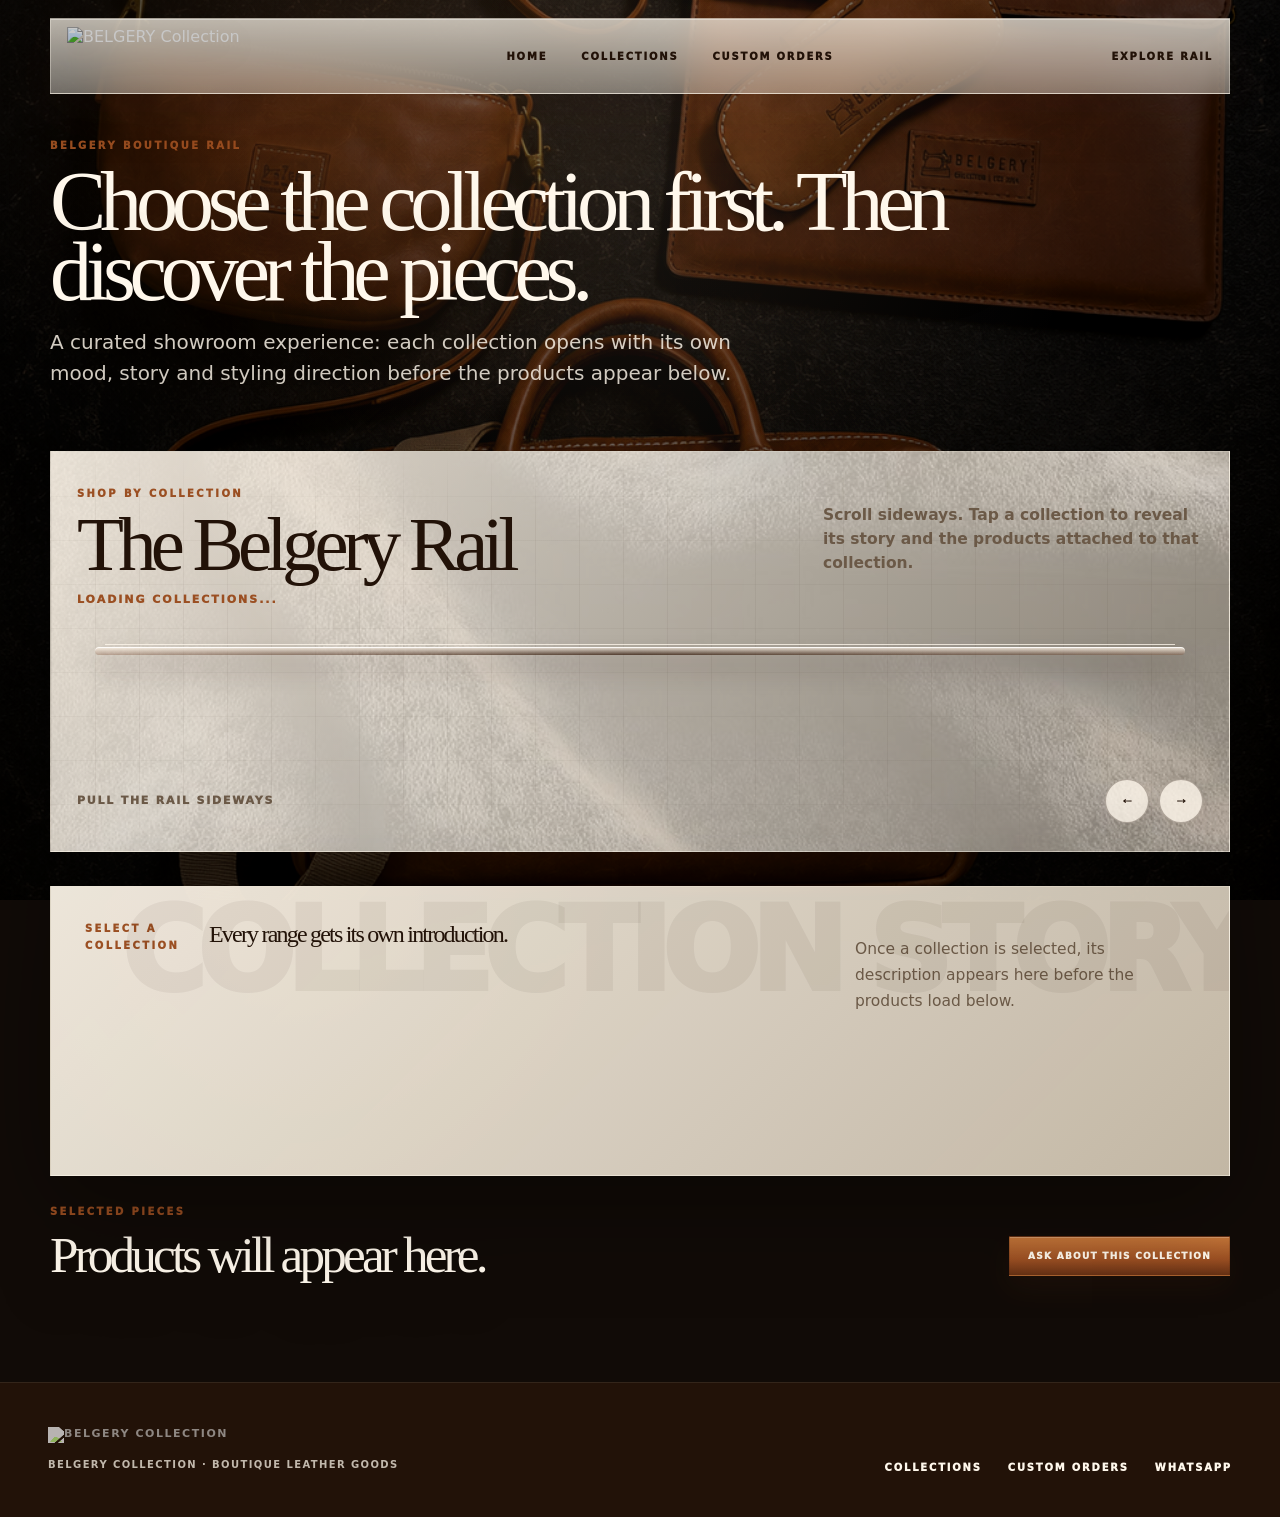
==== collections.html @ 679c060e "Add files via upload" ====
<!doctype html>
<html lang="en">
<head>
  <meta charset="utf-8" />
  <meta name="viewport" content="width=device-width, initial-scale=1" />
  <title>BELGERY Collections | Boutique Catalogue</title>
  <meta name="description" content="Explore BELGERY through curated collections. Select a collection, read the story, then browse the available pieces." />
  <link rel="preconnect" href="https://docs.google.com" />
  <link rel="preconnect" href="https://res.cloudinary.com" />
  <link rel="stylesheet" href="style.css" />
</head>
<body data-page="products">
  <header class="site-header">
    <a class="brand" href="index.html" aria-label="BELGERY home">
      <img src="https://res.cloudinary.com/dmac29ipj/image/upload/v1779132061/belgery_logo_nugqbd.png" alt="BELGERY Collection" />
    </a>
    <nav class="nav">
      <a href="index.html">Home</a>
      <a href="products.html">Collections</a>
      <a href="custom-orders.html">Custom Orders</a>
    </nav>
    <a class="header-cta" href="#collection-stage">Explore rail</a>
    <button class="menu-toggle" type="button" aria-label="Open menu" aria-expanded="false">
      <span></span><span></span><span></span>
    </button>
  </header>

  <main>
    <section class="sub-hero collection-hero">
      <div class="container">
        <p class="eyebrow">BELGERY boutique rail</p>
        <h1>Choose the collection first. Then discover the pieces.</h1>
        <p class="lead">A curated showroom experience: each collection opens with its own mood, story and styling direction before the products appear below.</p>
      </div>
    </section>

    <section id="collection-stage" class="container belgery-rail-stage" aria-label="BELGERY collection rail">
      <div class="rail-stage-head">
        <div>
          <p class="eyebrow">Shop by collection</p>
          <h2>The Belgery Rail</h2>
        </div>
        <p>Scroll sideways. Tap a collection to reveal its story and the products attached to that collection.</p>
      </div>

      <div id="collectionStatus" class="collection-status">Loading collections...</div>
      <div class="collection-rail-static" aria-hidden="true"></div>
      <div id="collectionRail" class="collection-rail" aria-live="polite"></div>
      <div class="rail-controls collection-rail-controls">
        <div class="rail-note">Pull the rail sideways</div>
        <div class="rail-buttons">
          <button class="rail-button" type="button" data-rail-prev aria-label="Previous collections">←</button>
          <button class="rail-button" type="button" data-rail-next aria-label="Next collections">→</button>
        </div>
      </div>
    </section>

    <section class="container selected-collection-wrap">
      <article id="collectionStory" class="collection-story-panel">
        <p class="eyebrow">Select a collection</p>
        <h2>Every range gets its own introduction.</h2>
        <p>Once a collection is selected, its description appears here before the products load below.</p>
      </article>
    </section>

    <section class="container product-float-zone catalogue-zone" id="catalogue-grid">
      <div class="catalogue-heading">
        <div>
          <p class="eyebrow">Selected pieces</p>
          <h2 id="productsTitle">Products will appear here.</h2>
        </div>
        <a id="activeCollectionWhatsapp" class="small-btn gold" href="https://wa.me/27769925371" target="_blank" rel="noopener">Ask about this collection</a>
      </div>
      <div id="productsGrid" class="product-grid collection-products-grid"></div>
      <div id="productsEmpty" class="empty-state hidden">No products are visible yet. Add product rows to your Google Sheet and set <strong>available</strong> to <strong>YES</strong>.</div>
    </section>
  </main>

  <footer class="site-footer">
    <div>
      <img src="https://res.cloudinary.com/dmac29ipj/image/upload/v1779132061/belgery_logo_nugqbd.png" alt="BELGERY Collection" />
      <p>BELGERY Collection · Boutique leather goods</p>
    </div>
    <nav>
      <a href="products.html">Collections</a>
      <a href="custom-orders.html">Custom Orders</a>
      <a href="https://wa.me/27769925371">WhatsApp</a>
    </nav>
  </footer>

  <dialog id="productModal" class="product-modal"></dialog>
  <script src="script.js"></script>
</body>
</html>
---- style.css ----
/* =========================================================
   BELGERY — IMMERSIVE RUARK x BUFFALO JACKSON V4
   Static Sheet-driven catalogue. Replace style.css with this.
   ========================================================= */

:root{
  --sand:#efe2cc;
  --sand-soft:#fbf2e4;
  --sand-deep:#d7bea0;
  --ivory:#fff8ec;
  --espresso:#221208;
  --espresso-2:#3b2012;
  --muted:#6b5947;
  --cognac:#9b4f22;
  --cognac-dark:#653014;
  --cognac-light:#c8783a;
  --cream-line:rgba(255,248,236,.22);
  --dark-line:rgba(45,24,12,.15);
  --shadow:0 26px 70px rgba(38,20,11,.16);
  --shadow-heavy:0 34px 110px rgba(0,0,0,.38);
  --hero-bg:url("assets/brand/belgery-stone-hero.png");
  --collection-bg:url("assets/backgrounds/dark-product-board.png");
  --fabric-bg:url("assets/backgrounds/dark-fabric.jpg");
  --custom-bg:url("assets/backgrounds/scratched-leather.png");
}

*{box-sizing:border-box}
html{scroll-behavior:smooth}
body{
  margin:0;
  background:var(--sand);
  color:var(--espresso);
  font-family:Inter,ui-sans-serif,system-ui,-apple-system,Segoe UI,sans-serif;
  overflow-x:hidden;
}
a{color:inherit}
img{max-width:100%}
.container{width:min(1180px,calc(100% - 34px));margin-inline:auto}
.narrow{max-width:900px}

/* =========================================================
   FIXED MENU — integrated into hero, still visible on scroll
   ========================================================= */
.site-header{
  position:fixed;
  top:18px;
  left:50%;
  transform:translateX(-50%);
  width:min(1180px,calc(100% - 30px));
  min-height:68px;
  z-index:100;
  display:grid;
  grid-template-columns:220px 1fr 160px;
  align-items:center;
  gap:20px;
  padding:8px 16px;
  border:1px solid rgba(255,248,236,.30);
  background:linear-gradient(180deg,rgba(255,248,236,.58),rgba(255,248,236,.28));
  backdrop-filter:blur(20px) saturate(1.14);
  -webkit-backdrop-filter:blur(20px) saturate(1.14);
  box-shadow:0 18px 54px rgba(38,20,11,.16), inset 0 1px rgba(255,255,255,.35);
}
.brand{display:flex;align-items:center;text-decoration:none;min-width:0}
.brand img{
  height:58px;
  width:auto;
  max-width:205px;
  object-fit:contain;
  filter:contrast(1.18) brightness(.78) drop-shadow(0 8px 18px rgba(38,20,11,.12));
}
.nav{display:flex;justify-content:center;align-items:center;gap:34px}
.nav a,.site-footer a,.header-cta{
  text-decoration:none;
  text-transform:uppercase;
  letter-spacing:.18em;
  font-size:10px;
  font-weight:1000;
  color:var(--espresso);
  white-space:nowrap;
}
.nav a:hover,.header-cta:hover,.site-footer a:hover{color:var(--cognac)}
.header-cta{text-align:right}
.menu-toggle{display:none}

/* =========================================================
   HOMEPAGE HERO — first screen is the image, text floats into it
   ========================================================= */
.hero-home{
  min-height:92vh;
  margin:0;
  padding:0;
  position:relative;
  display:flex;
  align-items:stretch;
  isolation:isolate;
  background:
    radial-gradient(circle at 50% 37%,rgba(255,248,236,.10),transparent 20rem),
    linear-gradient(180deg,rgba(0,0,0,.06) 0%,rgba(0,0,0,.01) 46%,rgba(239,226,204,.95) 100%),
    var(--hero-bg) center 42%/cover no-repeat;
}
.hero-home:before{
  content:"";
  position:absolute;
  inset:0;
  z-index:0;
  background:linear-gradient(90deg,rgba(239,226,204,.16),transparent 36%,rgba(239,226,204,.08));
  pointer-events:none;
}
.hero-home:after{
  content:"";
  position:absolute;
  left:0;right:0;bottom:-1px;
  height:32%;
  background:linear-gradient(180deg,rgba(239,226,204,0),var(--sand) 86%);
  z-index:1;
  pointer-events:none;
}
.hero-bg-card{display:none!important}
.intro-panel{
  position:relative;
  z-index:5;
  margin-top:-155px;
  margin-left:clamp(18px,6vw,86px);
  margin-right:auto;
  width:min(690px,calc(100% - 36px));
  padding:42px 46px;
  background:linear-gradient(180deg,rgba(255,248,236,.92),rgba(255,248,236,.82));
  border:1px solid rgba(45,24,12,.13);
  backdrop-filter:blur(18px);
  -webkit-backdrop-filter:blur(18px);
  box-shadow:var(--shadow);
}

/* TYPOGRAPHY */
.eyebrow{
  margin:0 0 12px;
  text-transform:uppercase;
  letter-spacing:.24em;
  font-weight:1000;
  font-size:10px;
  color:var(--cognac);
}
.centered{text-align:center}
h1,h2,h3,.sub-hero h1,.section-head h2,.story-copy h2,.panel h2,.modal-copy h2{
  font-family:Georgia,Cardo,serif;
  font-weight:500;
  color:var(--espresso);
  letter-spacing:-.075em;
  margin:0;
}
.intro-panel h1{
  font-size:clamp(3.8rem,7.7vw,7.2rem);
  line-height:.79;
  max-width:660px;
}
p,.lead,.section-head p,.story-copy p,.panel p,.product-info p,.collection-card p,.modal-copy p{
  color:var(--muted);
  font-size:15.5px;
  line-height:1.68;
}
.intro-panel p:not(.eyebrow){max-width:560px;margin:20px 0 0}
.actions{display:flex;flex-wrap:wrap;gap:12px;margin-top:26px}

/* BUTTONS */
.liquid-btn,.small-btn.gold,.filter-btn.active{
  display:inline-flex;
  align-items:center;
  justify-content:center;
  min-height:40px;
  padding:11px 18px;
  border:1px solid rgba(80,37,15,.25);
  border-radius:0;
  background:linear-gradient(180deg,var(--cognac-light),var(--cognac) 60%,var(--cognac-dark));
  color:var(--ivory)!important;
  text-decoration:none;
  text-transform:uppercase;
  letter-spacing:.14em;
  font-size:9px;
  font-weight:1000;
  box-shadow:0 12px 28px rgba(80,37,15,.18), inset 0 1px rgba(255,255,255,.24);
  cursor:pointer;
  transition:transform .2s ease,filter .2s ease,box-shadow .2s ease;
}
.liquid-btn.ghost,.small-btn,.filter-btn{
  display:inline-flex;
  align-items:center;
  justify-content:center;
  min-height:38px;
  padding:10px 14px;
  border:1px solid rgba(50,27,14,.16);
  border-radius:0;
  background:rgba(255,248,236,.78);
  color:var(--espresso)!important;
  text-decoration:none;
  text-transform:uppercase;
  letter-spacing:.13em;
  font-size:9px;
  font-weight:1000;
  cursor:pointer;
  box-shadow:0 9px 20px rgba(50,27,14,.07);
}
.liquid-btn:hover,.small-btn:hover,.filter-btn:hover{transform:translateY(-2px);filter:brightness(1.03)}
.text-link{color:var(--cognac);text-decoration:none;text-transform:uppercase;letter-spacing:.14em;font-size:10px;font-weight:1000}

/* =========================================================
   COMPRESSED, FILLED HOMEPAGE SECTIONS
   ========================================================= */
.collection-preview-zone{padding:64px 0 62px}
.collection-card-grid{
  display:grid;
  grid-template-columns:repeat(4,minmax(0,1fr));
  gap:18px;
}
.collection-card{
  min-height:315px;
  position:relative;
  overflow:hidden;
  display:flex;
  align-items:flex-end;
  background:var(--ivory);
  border:1px solid rgba(50,27,14,.12);
  box-shadow:0 18px 45px rgba(50,27,14,.10);
  text-decoration:none;
  color:var(--espresso);
  transition:transform .22s ease,box-shadow .22s ease;
}
.collection-card:hover{transform:translateY(-4px);box-shadow:0 26px 64px rgba(50,27,14,.16)}
.collection-card img{position:absolute;inset:0 0 auto 0;width:100%;height:80%;object-fit:cover;filter:saturate(.95) contrast(1.03)}
.collection-card:before{display:none!important}
.collection-card>div{position:relative;z-index:2;width:100%;min-height:74px;padding:15px 12px 17px;background:rgba(255,248,236,.96);text-align:center}
.collection-card .eyebrow{font-size:8px;margin:0 0 5px;color:var(--cognac)}
.collection-card h2{font-size:23px;line-height:.95;letter-spacing:-.05em;margin:0 0 6px}
.collection-card p{font-size:11px;line-height:1.4;margin:0;color:var(--muted)}
.all-products-block{margin-top:26px;padding:28px 32px;display:flex;align-items:center;justify-content:space-between;gap:22px;background:var(--espresso);color:var(--ivory);box-shadow:var(--shadow)}
.all-products-block h2{font-size:clamp(2.2rem,4.4vw,4.1rem);line-height:.86;color:var(--ivory)}
.all-products-block p{color:rgba(255,248,236,.78);max-width:520px;margin:0}
.all-products-block .eyebrow{color:#d7a16b}

.home-story-split{
  display:grid;
  grid-template-columns:1fr 1fr;
  background:var(--ivory);
  border-top:1px solid var(--dark-line);
  border-bottom:1px solid var(--dark-line);
}
.home-story-split .story-copy{width:min(590px,calc(100% - 34px));margin-left:auto;align-self:center;padding:58px 48px;background:transparent;box-shadow:none;border:0}
.story-copy h2{font-size:clamp(3rem,5.1vw,5.4rem);line-height:.84}
.home-story-split .story-image{
  min-height:470px;
  background:linear-gradient(180deg,rgba(0,0,0,.03),rgba(0,0,0,.12)),url("assets/backgrounds/dark-product-board.png") center/cover no-repeat;
}
.section-head{padding:62px 0 24px}
.section-row{display:flex;align-items:end;justify-content:space-between;gap:24px}
.section-head h2{font-size:clamp(2.9rem,5vw,5.2rem);line-height:.86;max-width:820px}
.product-float-zone{padding-bottom:70px}
.closing-band{padding:70px 20px;text-align:center;background:var(--espresso);color:var(--ivory)}
.closing-band h2{font-size:clamp(2.8rem,5vw,5.2rem);line-height:.86;color:var(--ivory);max-width:760px;margin-inline:auto}.closing-band .eyebrow{color:#d7a16b}

/* PRODUCTS */
.product-grid{display:grid;grid-template-columns:repeat(4,minmax(0,1fr));gap:20px}
.product-card{overflow:hidden;background:rgba(255,248,236,.96);border:1px solid rgba(50,27,14,.12);box-shadow:0 18px 45px rgba(50,27,14,.10);transition:transform .22s ease,box-shadow .22s ease}
.product-card:hover{transform:translateY(-5px);box-shadow:0 26px 64px rgba(50,27,14,.16)}
.product-image{appearance:none;border:0;padding:0;width:100%;display:block;aspect-ratio:1/1.23;background:#e5d1b3;overflow:hidden;cursor:zoom-in}
.product-image img{width:100%;height:100%;display:block;object-fit:cover;transition:transform .35s ease}
.product-card:hover .product-image img{transform:scale(1.035)}
.product-info{text-align:center;padding:16px 14px 18px}
.product-kicker{display:flex;justify-content:center;gap:8px;color:var(--cognac);text-transform:uppercase;letter-spacing:.15em;font-weight:1000;font-size:8px}
.product-info h3{font-size:22px;line-height:1;letter-spacing:-.045em;margin:12px 0 7px}
.product-info p{font-size:12.5px;margin:9px 0 0}
.price,.price-current{font-weight:1000;color:var(--espresso)}
.price-row{display:flex;align-items:baseline;justify-content:center;gap:10px;flex-wrap:wrap;margin:7px 0}
.price-old{text-decoration:line-through;color:#9a8267;font-weight:800}
.sale-badge{display:inline-flex;width:fit-content;margin:2px auto 8px;padding:5px 9px;border:1px solid rgba(155,79,34,.25);background:rgba(155,79,34,.08);color:var(--cognac);font-size:8px;text-transform:uppercase;letter-spacing:.12em;font-weight:1000}
.product-actions{display:flex;justify-content:center;gap:8px;flex-wrap:wrap;margin-top:14px}

/* =========================================================
   COLLECTIONS / PRODUCTS PAGE — dramatic stationary background
   ========================================================= */
body[data-page="products"]{
  background:#110b07;
  color:var(--ivory);
}
body[data-page="products"]:before{
  content:"";
  position:fixed;
  inset:0;
  z-index:-3;
  background:
    linear-gradient(180deg,rgba(8,6,4,.46),rgba(8,6,4,.58)),
    radial-gradient(circle at 24% 6%,rgba(190,119,64,.28),transparent 26rem),
    var(--collection-bg) center center/cover no-repeat fixed;
  filter:contrast(1.04) saturate(.98);
}
body[data-page="products"]:after{
  content:"";
  position:fixed;
  inset:0;
  z-index:-2;
  pointer-events:none;
  background:
    linear-gradient(90deg,rgba(0,0,0,.42),transparent 48%,rgba(0,0,0,.36)),
    radial-gradient(circle at 50% 18%,rgba(255,210,166,.10),transparent 28rem);
}
body[data-page="products"] .sub-hero{
  padding:138px 0 58px;
  background:transparent;
  color:var(--ivory);
}
body[data-page="products"] .sub-hero h1{color:var(--ivory);text-shadow:0 18px 70px rgba(0,0,0,.58)}
body[data-page="products"] .sub-hero .lead{color:rgba(255,248,236,.82)}
body[data-page="products"] .collection-preview-zone,
body[data-page="products"] .product-float-zone{position:relative;z-index:2}
body[data-page="products"] .collection-card,
body[data-page="products"] .product-card,
body[data-page="products"] .all-products-block,
body[data-page="products"] .collection-filters{
  background:linear-gradient(180deg,rgba(255,248,236,.88),rgba(255,248,236,.78));
  border:1px solid rgba(255,248,236,.28);
  backdrop-filter:blur(18px);
  -webkit-backdrop-filter:blur(18px);
  box-shadow:0 28px 90px rgba(0,0,0,.34);
}
body[data-page="products"] .all-products-block{background:linear-gradient(180deg,rgba(34,18,8,.86),rgba(34,18,8,.72));}
body[data-page="products"] .eyebrow.centered{color:#ffd09c;text-shadow:0 10px 30px rgba(0,0,0,.5)}
.filters-wrap{position:sticky;top:92px;z-index:40;padding:10px 0;background:transparent;backdrop-filter:none}
.collection-filters{display:flex;gap:10px;flex-wrap:wrap;justify-content:center;padding:12px}

/* CUSTOM PAGE */
.custom-hero{padding:138px 0 70px;background:linear-gradient(180deg,rgba(255,248,236,.78),rgba(239,226,204,.94)),var(--custom-bg) center/cover no-repeat}
.sub-hero{padding:138px 0 70px;background:linear-gradient(180deg,rgba(255,248,236,.82),rgba(239,226,204,.96))}
.sub-hero h1{font-size:clamp(3.2rem,6.6vw,6.5rem);line-height:.83;max-width:950px}.sub-hero .lead{max-width:720px}
.steps-grid{display:grid;grid-template-columns:repeat(3,1fr);gap:20px;padding:56px 0 90px}.panel{padding:30px;background:rgba(255,248,236,.9);border:1px solid rgba(50,27,14,.12);box-shadow:var(--shadow)}.panel span{color:var(--cognac);font-weight:1000;letter-spacing:.2em}.panel h2{font-size:32px;line-height:1;margin:60px 0 12px}

/* MODAL */
.hidden{display:none!important}.empty-state{border:1px dashed rgba(50,27,14,.24);padding:24px;background:rgba(255,248,236,.72);color:var(--muted)}.product-modal{border:0;padding:0;background:transparent;width:min(1180px,calc(100% - 22px));max-width:1180px}.product-modal::backdrop{background:rgba(20,10,5,.76);backdrop-filter:blur(10px)}.modal-inner{display:grid;grid-template-columns:1.25fr .75fr;background:var(--ivory);box-shadow:0 44px 120px rgba(38,20,11,.42);border:1px solid rgba(255,248,236,.38)}.modal-gallery{display:flex!important;overflow-x:auto;scroll-snap-type:x mandatory;gap:0;padding:0;background:#ead8bd}.modal-gallery img{flex:0 0 100%;width:100%;height:min(78vh,760px);object-fit:contain;scroll-snap-align:center;background:#ead8bd}.modal-copy{padding:38px;background:var(--ivory)}.modal-copy h2{font-size:48px;line-height:.9;margin:0 0 18px}.close-btn{position:absolute;right:16px;top:16px;z-index:5}.sheet-error{padding:16px;border:1px solid #8b3a28;background:rgba(139,58,40,.10);color:#5e2418}

/* FOOTER */
.site-footer{display:flex;align-items:end;justify-content:space-between;gap:24px;padding:44px clamp(18px,5vw,48px);background:var(--espresso);color:rgba(255,248,236,.72);border-top:1px solid rgba(255,248,236,.08);font-size:11px;text-transform:uppercase;letter-spacing:.14em;font-weight:900}.site-footer img{height:52px;filter:brightness(2.2) contrast(.9) opacity(.72)}.site-footer p{margin:14px 0 0;color:rgba(255,248,236,.72);font-size:10px;text-transform:uppercase;letter-spacing:.14em;font-weight:900}.site-footer nav{display:flex;gap:26px;flex-wrap:wrap}.site-footer a{color:var(--ivory)}
.reveal{animation:rise .65s ease both}@keyframes rise{from{opacity:0;transform:translateY(18px)}to{opacity:1;transform:none}}

/* MOBILE */
@media(max-width:1100px){.product-grid,.collection-card-grid{grid-template-columns:repeat(3,minmax(0,1fr))}.site-header{grid-template-columns:190px 1fr 130px}.nav{gap:22px}}
@media(max-width:900px){
  .site-header{top:10px;width:calc(100% - 20px);min-height:60px;grid-template-columns:1fr auto;padding:6px 10px}.brand img{height:48px;max-width:158px}.header-cta{display:none}.menu-toggle{display:inline-flex;width:42px;height:42px;border:1px solid rgba(50,27,14,.18);border-radius:999px;background:rgba(255,248,236,.80);align-items:center;justify-content:center;flex-direction:column;gap:5px;box-shadow:0 10px 24px rgba(50,27,14,.10);cursor:pointer}.menu-toggle span{width:18px;height:2px;background:var(--espresso);border-radius:99px}.nav{position:fixed;top:76px;left:10px;right:10px;display:none;flex-direction:column;gap:0;background:rgba(255,248,236,.96);border:1px solid rgba(50,27,14,.13);box-shadow:0 20px 50px rgba(50,27,14,.14);align-items:stretch}.nav a{padding:17px 20px;border-bottom:1px solid rgba(50,27,14,.10)}body.menu-open .nav{display:flex}
  .hero-home{min-height:82vh;background-position:center 38%}.intro-panel{margin-top:-92px;margin-left:auto;margin-right:auto;width:min(100% - 28px,690px);padding:28px}.intro-panel h1{font-size:clamp(3.15rem,14vw,5.2rem)}
  .collection-card-grid,.product-grid,.steps-grid,.home-story-split{grid-template-columns:1fr 1fr}.home-story-split .story-copy{width:auto;margin:0;padding:42px 26px}.home-story-split .story-image{min-height:360px}.section-row{display:block}.section-row .text-link{display:inline-block;margin-top:18px}.all-products-block{align-items:flex-start;flex-direction:column}.filters-wrap{position:relative;top:auto}.collection-filters{overflow:auto;flex-wrap:nowrap;justify-content:flex-start}.filter-btn{white-space:nowrap}.site-footer{flex-direction:column;align-items:center;text-align:center}.site-footer nav{justify-content:center}.modal-inner{grid-template-columns:1fr}.modal-gallery img{height:58vh}
}
@media(max-width:640px){
  .container{width:min(100% - 28px,1180px)}.hero-home{min-height:76vh;background-position:center 36%}.intro-panel{margin-top:-78px;padding:24px}.intro-panel h1{font-size:clamp(2.9rem,13vw,4.5rem)}.collection-card-grid,.product-grid,.steps-grid,.home-story-split{grid-template-columns:1fr}.collection-preview-zone{padding:48px 0 50px}.collection-card{min-height:305px}.section-head{padding:48px 0 20px}.product-float-zone{padding-bottom:52px}.section-head h2,.story-copy h2,.sub-hero h1{font-size:clamp(2.55rem,12vw,4.3rem)}.actions{flex-direction:column}.liquid-btn{width:100%}.modal-gallery img{height:52vh}.sub-hero,body[data-page="products"] .sub-hero,.custom-hero{padding:120px 0 50px}.closing-band{padding:56px 18px}
}



/* =========================================================
   MOBILE COLLECTION BACKGROUND — HARD LOCK FIX
   This overrides previous mobile background experiments.
   It uses a real fixed layer above the body background, so mobile
   browser address-bar resizing cannot shift the image around.
   ========================================================= */

@media (max-width: 900px) {
  body[data-page="products"],
  body[data-page="collections"] {
    background: #100a06 !important;
    background-image: none !important;
    overflow-x: hidden !important;
  }

  body[data-page="products"]::before,
  body[data-page="collections"]::before {
    content: "" !important;
    display: block !important;
    position: fixed !important;
    top: 0 !important;
    left: 0 !important;
    width: 100vw !important;
    height: 100vh !important;
    height: 100lvh !important;
    z-index: 0 !important;
    pointer-events: none !important;
    transform: none !important;
    will-change: auto !important;
    background-image:
      linear-gradient(180deg, rgba(12, 8, 5, 0.42), rgba(12, 8, 5, 0.66)),
      radial-gradient(circle at 50% 18%, rgba(190,119,64,0.22), transparent 28rem),
      var(--collection-bg) !important;
    background-position: center center !important;
    background-size: cover !important;
    background-repeat: no-repeat !important;
    background-attachment: scroll !important;
    filter: contrast(1.04) saturate(.98) !important;
  }

  body[data-page="products"]::after,
  body[data-page="collections"]::after {
    content: "" !important;
    display: block !important;
    position: fixed !important;
    inset: 0 !important;
    z-index: 0 !important;
    pointer-events: none !important;
    background:
      linear-gradient(90deg, rgba(0,0,0,.36), transparent 48%, rgba(0,0,0,.30)),
      linear-gradient(180deg, rgba(0,0,0,.12), rgba(0,0,0,.32)) !important;
  }

  body[data-page="products"] .site-header,
  body[data-page="products"] main,
  body[data-page="products"] .site-footer,
  body[data-page="collections"] .site-header,
  body[data-page="collections"] main,
  body[data-page="collections"] .site-footer {
    position: relative !important;
    z-index: 2 !important;
  }

  body[data-page="products"] .sub-hero,
  body[data-page="collections"] .sub-hero,
  body[data-page="products"] .collection-preview-zone,
  body[data-page="collections"] .collection-preview-zone,
  body[data-page="products"] .product-float-zone,
  body[data-page="collections"] .product-float-zone {
    background: transparent !important;
  }
}

@media (max-width: 640px) {
  body[data-page="products"]::before,
  body[data-page="collections"]::before {
    background-position: center center !important;
    background-size: cover !important;
  }
}

/* =========================================================
   BELGERY x BAADJIE MERGE — COLLECTION RAIL SHOWROOM
   The rail is for collections. Products render below the story.
   ========================================================= */

body[data-page="products"] .site-header{
  background:linear-gradient(180deg,rgba(255,248,236,.72),rgba(255,248,236,.42));
  border-color:rgba(255,248,236,.34);
}

.collection-hero{
  padding-bottom:42px !important;
}

.collection-hero .lead{
  font-size:clamp(1rem,1.8vw,1.25rem);
  line-height:1.55;
}

.belgery-rail-stage{
  position:relative;
  z-index:3;
  padding:34px 26px 28px;
  margin-bottom:34px;
  overflow:hidden;
  background:
    linear-gradient(135deg,rgba(255,248,236,.88),rgba(239,226,204,.54)),
    radial-gradient(circle at 12% 5%,rgba(200,120,58,.18),transparent 21rem),
    var(--fabric-bg) center/cover;
  border:1px solid rgba(255,248,236,.36);
  box-shadow:0 34px 110px rgba(0,0,0,.38);
  color:var(--espresso);
  isolation:isolate;
}

.belgery-rail-stage:before{
  content:"";
  position:absolute;
  inset:0;
  pointer-events:none;
  background:
    linear-gradient(90deg,rgba(34,18,8,.10) 1px,transparent 1px),
    linear-gradient(180deg,rgba(34,18,8,.08) 1px,transparent 1px);
  background-size:44px 44px;
  mask-image:linear-gradient(180deg,transparent,black 16%,black 84%,transparent);
  opacity:.42;
  z-index:0;
}

.belgery-rail-stage > *{position:relative;z-index:1}

.rail-stage-head{
  display:grid;
  grid-template-columns:minmax(0,1fr) minmax(240px,380px);
  gap:28px;
  align-items:end;
  margin-bottom:18px;
}

.rail-stage-head h2{
  font-size:clamp(3.1rem,6vw,7.2rem);
  line-height:.78;
  letter-spacing:-.075em;
  margin:0;
}

.rail-stage-head p:last-child{
  margin:0;
  color:var(--muted);
  line-height:1.55;
  font-weight:750;
}

.collection-status{
  min-height:20px;
  font-size:11px;
  letter-spacing:.18em;
  text-transform:uppercase;
  font-weight:1000;
  color:var(--cognac);
  margin:4px 0 0;
}

.collection-rail-static{
  position:relative;
  height:56px;
  margin:10px 0 -34px;
  pointer-events:none;
}

.collection-rail-static:before{
  content:"";
  position:absolute;
  left:18px;
  right:18px;
  top:24px;
  height:8px;
  border-radius:999px;
  background:
    linear-gradient(180deg,rgba(255,248,236,.90),rgba(101,48,20,.18)),
    linear-gradient(90deg,rgba(101,48,20,.16),rgba(34,18,8,.72),rgba(101,48,20,.16));
  box-shadow:0 14px 26px rgba(34,18,8,.24),inset 0 1px rgba(255,255,255,.80);
}

.collection-rail-static:after{
  content:"";
  position:absolute;
  left:28px;
  right:28px;
  top:21px;
  height:1px;
  background:rgba(255,248,236,.78);
}

.collection-rail{
  display:flex;
  gap:24px;
  overflow-x:auto;
  overflow-y:visible;
  scroll-snap-type:x mandatory;
  scroll-behavior:smooth;
  -webkit-overflow-scrolling:touch;
  padding:92px 22px 32px;
  margin:0 -22px;
  cursor:grab;
  scrollbar-width:none;
  touch-action:pan-y;
}

.collection-rail:active{cursor:grabbing}
.collection-rail::-webkit-scrollbar{display:none}

.collection-rail-card{
  flex:0 0 clamp(252px,25vw,342px);
  min-height:410px;
  position:relative;
  border:0;
  padding:0;
  background:transparent;
  color:inherit;
  cursor:pointer;
  scroll-snap-align:center;
  text-align:left;
  overflow:visible;
  transform-origin:50% -64px;
  transition:transform .22s ease,filter .22s ease;
  animation:railRise .58s ease both;
  animation-delay:var(--delay);
}

@keyframes railRise{
  from{opacity:0;transform:translateY(18px)}
  to{opacity:1;transform:translateY(0)}
}

.collection-rail-card:hover,
.collection-rail-card.is-active{
  transform:translateY(-8px);
  filter:brightness(1.02);
}

.collection-rail-card img{
  display:block;
  width:100%;
  height:410px;
  object-fit:cover;
  border-radius:24px;
  border:1px solid rgba(255,248,236,.48);
  box-shadow:0 26px 58px rgba(34,18,8,.25);
  filter:saturate(.94) contrast(1.04);
}

.collection-rail-card:after{
  content:"";
  position:absolute;
  inset:0;
  border-radius:24px;
  background:
    linear-gradient(180deg,rgba(0,0,0,.02) 0%,rgba(0,0,0,.12) 36%,rgba(20,10,5,.82) 100%),
    radial-gradient(circle at 30% 8%,rgba(255,248,236,.24),transparent 15rem);
  pointer-events:none;
}

.collection-rail-card.is-active img{
  outline:3px solid rgba(200,120,58,.72);
  outline-offset:4px;
}

.collection-count{
  position:absolute;
  z-index:4;
  top:16px;
  left:16px;
  padding:8px 10px;
  border-radius:999px;
  background:rgba(255,248,236,.88);
  color:var(--espresso);
  font-size:10px;
  letter-spacing:.14em;
  text-transform:uppercase;
  font-weight:1000;
  box-shadow:0 10px 24px rgba(0,0,0,.18);
}

.collection-rail-copy{
  position:absolute;
  z-index:4;
  left:18px;
  right:18px;
  bottom:18px;
  display:block;
  color:var(--ivory);
}

.collection-rail-copy small,
.collection-rail-copy em{
  display:block;
  font-style:normal;
  text-transform:uppercase;
  letter-spacing:.16em;
  font-size:9px;
  font-weight:1000;
}

.collection-rail-copy small{color:#f0c18d;margin-bottom:8px}
.collection-rail-copy strong{
  display:block;
  font-size:clamp(2rem,3.2vw,3rem);
  line-height:.84;
  letter-spacing:-.06em;
  text-transform:uppercase;
  text-shadow:0 16px 30px rgba(0,0,0,.45);
}
.collection-rail-copy em{margin-top:12px;color:rgba(255,248,236,.76)}

.rail-wire-hanger{
  position:absolute;
  left:50%;
  top:-77px;
  width:44px;
  height:82px;
  transform:translateX(-50%);
  z-index:5;
  pointer-events:none;
}

.rail-loop{
  position:absolute;
  left:50%;
  top:0;
  width:42px;
  height:13px;
  transform:translateX(-50%);
  border:3px solid rgba(34,18,8,.88);
  border-radius:999px;
  background:rgba(255,248,236,.20);
  box-shadow:0 1px rgba(255,248,236,.75) inset,0 7px 14px rgba(34,18,8,.22);
}

.rail-wire{
  position:absolute;
  left:50%;
  top:11px;
  width:2px;
  height:69px;
  transform:translateX(-50%);
  border-radius:999px;
  background:linear-gradient(180deg,rgba(34,18,8,.88),rgba(101,48,20,.58));
  box-shadow:0 0 0 1px rgba(255,248,236,.32),0 12px 18px rgba(34,18,8,.18);
}

.rail-wire-hanger:after{
  content:"";
  position:absolute;
  left:50%;
  bottom:0;
  width:7px;
  height:7px;
  transform:translateX(-50%);
  border-radius:50%;
  background:rgba(101,48,20,.82);
  box-shadow:0 0 0 2px rgba(255,248,236,.35);
}

.rail-controls{
  display:flex;
  justify-content:space-between;
  align-items:center;
  gap:14px;
  margin:10px 0 0;
}

.rail-note{
  color:var(--muted);
  font-size:11px;
  font-weight:1000;
  text-transform:uppercase;
  letter-spacing:.16em;
}

.rail-buttons{display:flex;gap:10px}
.rail-button{
  width:44px;
  height:44px;
  border-radius:999px;
  border:1px solid rgba(34,18,8,.30);
  background:rgba(255,248,236,.78);
  color:var(--espresso);
  font-weight:1000;
  cursor:pointer;
  box-shadow:0 12px 28px rgba(34,18,8,.12);
}
.rail-button:hover{background:var(--espresso);color:var(--ivory)}

.selected-collection-wrap{
  position:relative;
  z-index:3;
  margin-bottom:28px;
}

.collection-story-panel{
  position:relative;
  display:grid;
  grid-template-columns:96px minmax(0,1fr) minmax(240px,340px);
  gap:28px;
  align-items:stretch;
  min-height:290px;
  padding:34px;
  overflow:hidden;
  background:
    linear-gradient(135deg,rgba(255,248,236,.92),rgba(239,226,204,.80)),
    radial-gradient(circle at 20% 0%,rgba(200,120,58,.18),transparent 22rem);
  color:var(--espresso);
  border:1px solid rgba(255,248,236,.36);
  box-shadow:0 30px 92px rgba(0,0,0,.36);
}

.collection-story-panel:before{
  content:"COLLECTION STORY";
  position:absolute;
  right:-18px;
  top:18px;
  color:rgba(34,18,8,.055);
  font-size:clamp(3rem,9vw,8rem);
  line-height:.8;
  letter-spacing:-.08em;
  font-weight:1000;
  pointer-events:none;
}

.story-index{
  font-size:clamp(3.8rem,8vw,7rem);
  line-height:.8;
  font-weight:1000;
  letter-spacing:-.08em;
  color:rgba(155,79,34,.22);
}

.story-main{position:relative;z-index:1;align-self:center}
.story-main h2{
  font-size:clamp(3.2rem,6vw,6.6rem);
  line-height:.78;
  letter-spacing:-.08em;
  margin:6px 0 18px;
}
.story-main p:not(.eyebrow){
  max-width:760px;
  color:var(--muted);
  font-size:clamp(1rem,1.5vw,1.18rem);
  line-height:1.6;
  font-weight:650;
}

.story-meta-row{
  display:flex;
  flex-wrap:wrap;
  gap:10px;
  margin-top:22px;
}
.story-meta-row span{
  padding:8px 11px;
  border-radius:999px;
  background:rgba(34,18,8,.06);
  border:1px solid rgba(34,18,8,.10);
  color:var(--cognac-dark);
  text-transform:uppercase;
  letter-spacing:.13em;
  font-size:9px;
  font-weight:1000;
}

.story-cover{
  position:relative;
  z-index:1;
  border-radius:22px;
  overflow:hidden;
  min-height:220px;
  box-shadow:0 22px 48px rgba(34,18,8,.20);
}
.story-cover img{width:100%;height:100%;object-fit:cover;display:block}
.story-cover:after{
  content:"";
  position:absolute;
  inset:0;
  background:linear-gradient(180deg,transparent,rgba(34,18,8,.24));
}

.catalogue-zone{
  position:relative;
  z-index:3;
  padding-bottom:84px;
}

.catalogue-heading{
  display:flex;
  justify-content:space-between;
  align-items:end;
  gap:20px;
  margin:10px 0 22px;
  color:var(--ivory);
}
.catalogue-heading h2{
  color:var(--ivory);
  font-size:clamp(2.4rem,4vw,4.5rem);
  line-height:.84;
  margin:0;
  text-shadow:0 18px 60px rgba(0,0,0,.42);
}

.collection-products-grid.product-grid{
  grid-template-columns:repeat(4,minmax(0,1fr));
  gap:22px;
}

body[data-page="products"] .collection-products-grid .product-card{
  background:linear-gradient(180deg,rgba(255,248,236,.96),rgba(255,248,236,.86));
  border:1px solid rgba(255,248,236,.32);
}

.home-collection-teaser{
  padding:70px 0 58px;
}

.light-head h2{
  max-width:680px;
}

.mini-collection-rail{
  display:flex;
  gap:16px;
  overflow-x:auto;
  padding:10px 2px 18px;
  scrollbar-width:none;
}
.mini-collection-rail::-webkit-scrollbar{display:none}

.mini-collection-card{
  flex:0 0 clamp(190px,22vw,270px);
  height:310px;
  position:relative;
  display:block;
  overflow:hidden;
  border-radius:24px;
  box-shadow:0 24px 58px rgba(34,18,8,.16);
  text-decoration:none;
  color:var(--ivory);
  background:var(--espresso);
}
.mini-collection-card img{width:100%;height:100%;object-fit:cover;display:block;transition:transform .35s ease}
.mini-collection-card:hover img{transform:scale(1.04)}
.mini-collection-card:after{
  content:"";
  position:absolute;
  inset:0;
  background:linear-gradient(180deg,rgba(0,0,0,.02),rgba(0,0,0,.74));
}
.mini-collection-card span{
  position:absolute;
  z-index:2;
  left:16px;
  right:16px;
  bottom:16px;
  font-size:clamp(1.6rem,2.4vw,2.35rem);
  line-height:.86;
  letter-spacing:-.06em;
  font-weight:1000;
  text-transform:uppercase;
}
.rail-link{margin-top:8px}

.clean-details{display:grid;gap:10px;margin:18px 0 22px}
.clean-details div{display:grid;grid-template-columns:120px 1fr;gap:12px;border-top:1px solid rgba(34,18,8,.12);padding-top:10px}
.clean-details dt{text-transform:uppercase;letter-spacing:.12em;font-size:10px;font-weight:1000;color:var(--cognac)}
.clean-details dd{margin:0;color:var(--muted);font-weight:700}

@media(max-width:1100px){
  .collection-products-grid.product-grid{grid-template-columns:repeat(3,minmax(0,1fr))}
  .collection-story-panel{grid-template-columns:70px minmax(0,1fr) 260px}
}

@media(max-width:900px){
  .rail-stage-head{grid-template-columns:1fr}
  .belgery-rail-stage{width:min(100% - 22px,1180px);padding:28px 18px 24px}
  .collection-rail{padding-left:12px;padding-right:12px;margin-left:-12px;margin-right:-12px}
  .collection-rail-card{flex-basis:74vw;min-height:390px}
  .collection-rail-card img{height:390px}
  .collection-story-panel{grid-template-columns:1fr;padding:26px;gap:18px}
  .story-index{display:none}
  .story-cover{min-height:260px;order:-1}
  .catalogue-heading{align-items:flex-start;flex-direction:column}
  .collection-products-grid.product-grid{grid-template-columns:repeat(2,minmax(0,1fr))}
  .home-collection-teaser{padding:54px 0 44px}
}

@media(max-width:640px){
  .collection-hero h1{font-size:clamp(3rem,13vw,4.8rem) !important}
  .rail-stage-head h2{font-size:clamp(3.2rem,15vw,5rem)}
  .collection-rail-card{flex-basis:82vw;min-height:360px}
  .collection-rail-card img{height:360px;border-radius:20px}
  .collection-rail-card:after{border-radius:20px}
  .collection-rail-copy strong{font-size:2.25rem}
  .collection-story-panel{padding:22px;border-radius:0}
  .story-main h2{font-size:clamp(2.9rem,13vw,4.6rem)}
  .story-meta-row span{font-size:8px}
  .collection-products-grid.product-grid{grid-template-columns:1fr}
  .rail-controls{align-items:flex-start;flex-direction:column}
  .mini-collection-card{flex-basis:78vw;height:290px}
  .clean-details div{grid-template-columns:1fr;gap:4px}
}
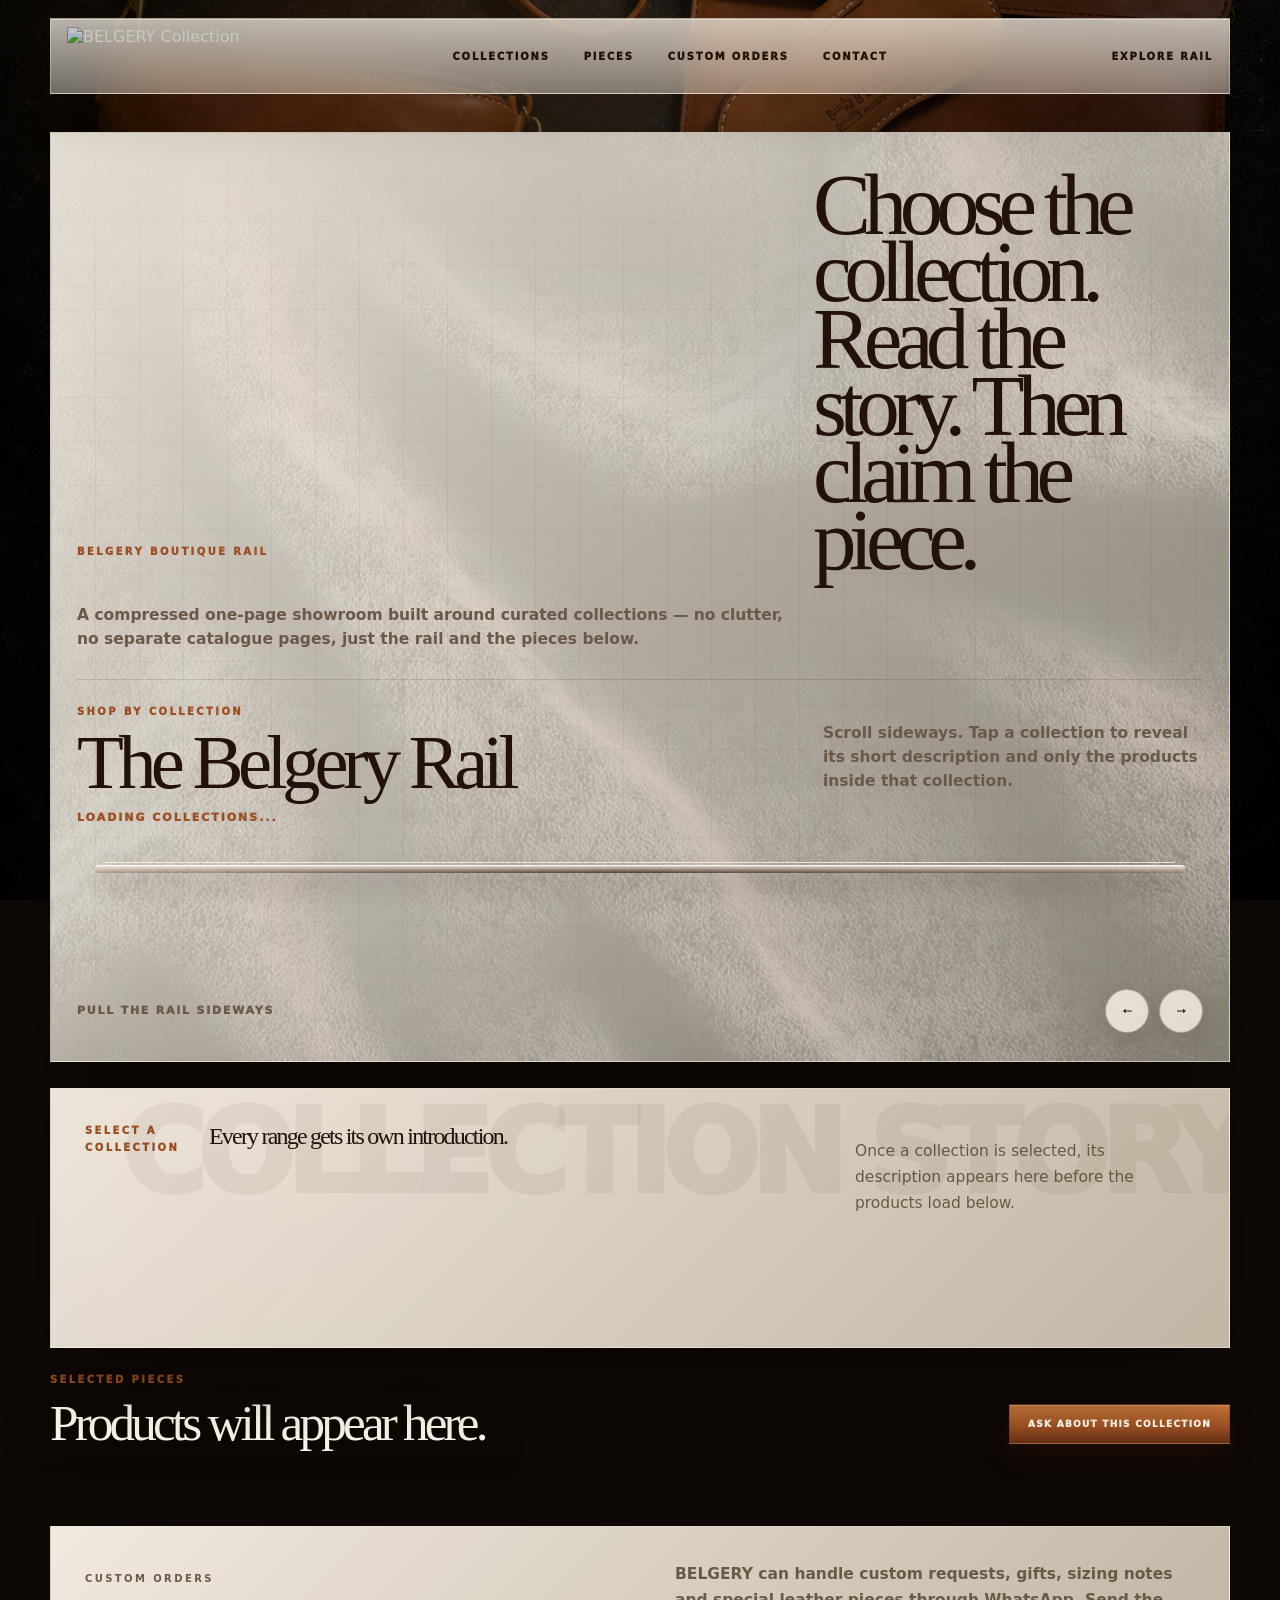
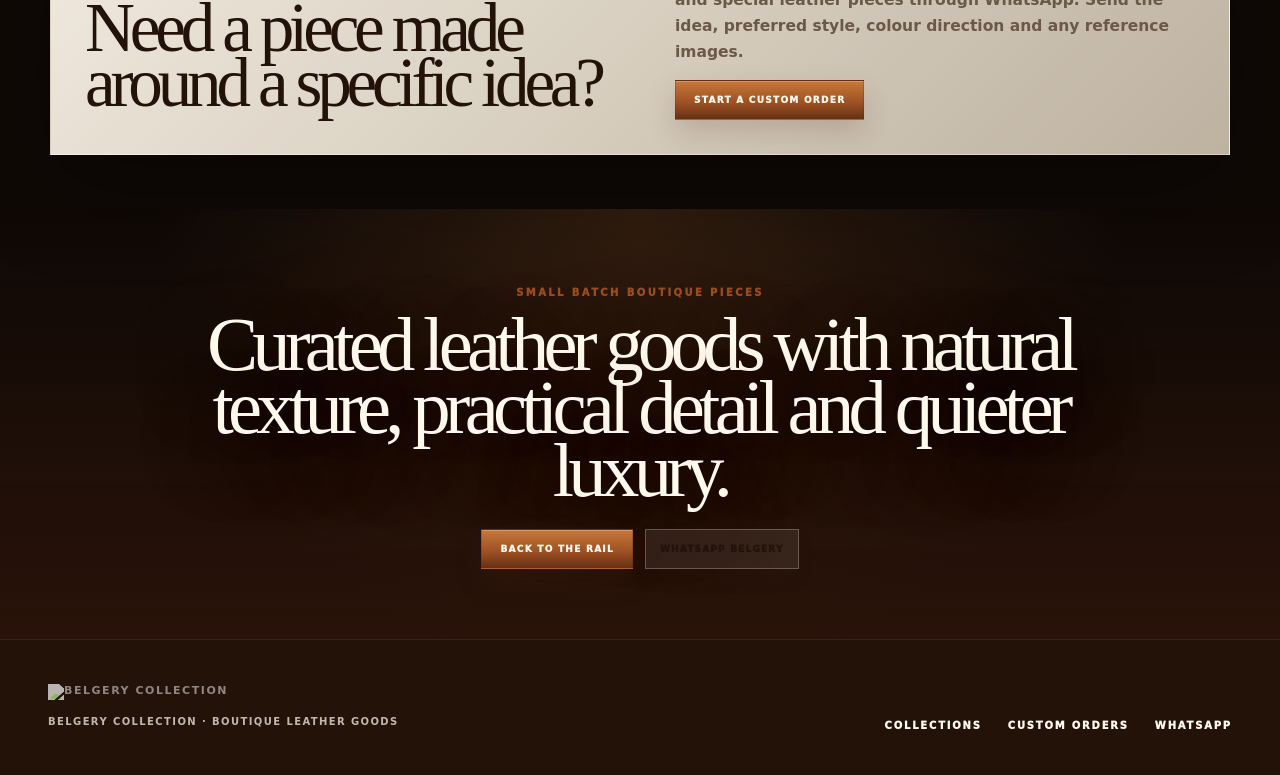
==== commit 8e41c2a2: "Add files via upload" ====
--- a/collections.html
+++ b/collections.html
@@ -3,21 +3,22 @@
 <head>
   <meta charset="utf-8" />
   <meta name="viewport" content="width=device-width, initial-scale=1" />
-  <title>BELGERY Collections | Boutique Catalogue</title>
-  <meta name="description" content="Explore BELGERY through curated collections. Select a collection, read the story, then browse the available pieces." />
+  <title>BELGERY Collection | Boutique Collection Rail</title>
+  <meta name="description" content="Explore BELGERY through a one-page boutique rail: choose a collection, read the story, then shop the selected pieces." />
   <link rel="preconnect" href="https://docs.google.com" />
   <link rel="preconnect" href="https://res.cloudinary.com" />
   <link rel="stylesheet" href="style.css" />
 </head>
-<body data-page="products">
-  <header class="site-header">
-    <a class="brand" href="index.html" aria-label="BELGERY home">
+<body data-page="products" class="one-page-site">
+  <header class="site-header onepage-header">
+    <a class="brand" href="#collection-stage" aria-label="BELGERY home">
       <img src="https://res.cloudinary.com/dmac29ipj/image/upload/v1779132061/belgery_logo_nugqbd.png" alt="BELGERY Collection" />
     </a>
     <nav class="nav">
-      <a href="index.html">Home</a>
-      <a href="products.html">Collections</a>
-      <a href="custom-orders.html">Custom Orders</a>
+      <a href="#collection-stage">Collections</a>
+      <a href="#catalogue-grid">Pieces</a>
+      <a href="#custom-orders">Custom Orders</a>
+      <a href="#contact">Contact</a>
     </nav>
     <a class="header-cta" href="#collection-stage">Explore rail</a>
     <button class="menu-toggle" type="button" aria-label="Open menu" aria-expanded="false">
@@ -26,21 +27,19 @@
   </header>
 
   <main>
-    <section class="sub-hero collection-hero">
-      <div class="container">
+    <section id="collection-stage" class="container belgery-rail-stage home-first-rail" aria-label="BELGERY collection rail">
+      <div class="onepage-hero-line">
         <p class="eyebrow">BELGERY boutique rail</p>
-        <h1>Choose the collection first. Then discover the pieces.</h1>
-        <p class="lead">A curated showroom experience: each collection opens with its own mood, story and styling direction before the products appear below.</p>
+        <h1>Choose the collection. Read the story. Then claim the piece.</h1>
+        <p>A compressed one-page showroom built around curated collections — no clutter, no separate catalogue pages, just the rail and the pieces below.</p>
       </div>
-    </section>
 
-    <section id="collection-stage" class="container belgery-rail-stage" aria-label="BELGERY collection rail">
       <div class="rail-stage-head">
         <div>
           <p class="eyebrow">Shop by collection</p>
           <h2>The Belgery Rail</h2>
         </div>
-        <p>Scroll sideways. Tap a collection to reveal its story and the products attached to that collection.</p>
+        <p>Scroll sideways. Tap a collection to reveal its short description and only the products inside that collection.</p>
       </div>
 
       <div id="collectionStatus" class="collection-status">Loading collections...</div>
@@ -55,7 +54,7 @@
       </div>
     </section>
 
-    <section class="container selected-collection-wrap">
+    <section class="container selected-collection-wrap onepage-story-wrap">
       <article id="collectionStory" class="collection-story-panel">
         <p class="eyebrow">Select a collection</p>
         <h2>Every range gets its own introduction.</h2>
@@ -74,16 +73,38 @@
       <div id="productsGrid" class="product-grid collection-products-grid"></div>
       <div id="productsEmpty" class="empty-state hidden">No products are visible yet. Add product rows to your Google Sheet and set <strong>available</strong> to <strong>YES</strong>.</div>
     </section>
+
+    <section id="custom-orders" class="container onepage-custom-panel reveal">
+      <div>
+        <p class="eyebrow">Custom orders</p>
+        <h2>Need a piece made around a specific idea?</h2>
+      </div>
+      <div class="custom-copy">
+        <p>BELGERY can handle custom requests, gifts, sizing notes and special leather pieces through WhatsApp. Send the idea, preferred style, colour direction and any reference images.</p>
+        <a class="liquid-btn" href="https://wa.me/27769925371?text=Hi%20BELGERY%2C%20I%20would%20like%20to%20start%20a%20custom%20order." target="_blank" rel="noopener">Start a custom order</a>
+      </div>
+    </section>
+
+    <section id="contact" class="onepage-closing reveal">
+      <div class="container onepage-closing-inner">
+        <p class="eyebrow">Small batch boutique pieces</p>
+        <h2>Curated leather goods with natural texture, practical detail and quieter luxury.</h2>
+        <div class="actions centered-actions">
+          <a class="liquid-btn" href="#collection-stage">Back to the rail</a>
+          <a class="liquid-btn ghost dark-ghost" href="https://wa.me/27769925371" target="_blank" rel="noopener">WhatsApp BELGERY</a>
+        </div>
+      </div>
+    </section>
   </main>
 
-  <footer class="site-footer">
+  <footer class="site-footer onepage-footer">
     <div>
       <img src="https://res.cloudinary.com/dmac29ipj/image/upload/v1779132061/belgery_logo_nugqbd.png" alt="BELGERY Collection" />
       <p>BELGERY Collection · Boutique leather goods</p>
     </div>
     <nav>
-      <a href="products.html">Collections</a>
-      <a href="custom-orders.html">Custom Orders</a>
+      <a href="#collection-stage">Collections</a>
+      <a href="#custom-orders">Custom Orders</a>
       <a href="https://wa.me/27769925371">WhatsApp</a>
     </nav>
   </footer>
--- a/style.css
+++ b/style.css
@@ -961,3 +961,116 @@
   .mini-collection-card{flex-basis:78vw;height:290px}
   .clean-details div{grid-template-columns:1fr;gap:4px}
 }
+
+/* =========================================================
+   ONE-PAGE BELGERY COMPRESSION — collection rail is homepage
+   ========================================================= */
+body.one-page-site{
+  background:#0f0906;
+}
+body.one-page-site .site-header{
+  top:18px;
+}
+.onepage-header .nav a[href$=".html"],
+.onepage-footer a[href$=".html"]{display:none}
+.home-first-rail{
+  margin-top:132px;
+  margin-bottom:26px;
+}
+.onepage-hero-line{
+  display:grid;
+  grid-template-columns:minmax(0,1fr) minmax(240px,390px);
+  gap:30px;
+  align-items:end;
+  padding:4px 0 28px;
+  margin-bottom:24px;
+  border-bottom:1px solid rgba(34,18,8,.13);
+}
+.onepage-hero-line h1{
+  max-width:860px;
+  font-size:clamp(3.4rem,6.8vw,7.6rem);
+  line-height:.77;
+  letter-spacing:-.085em;
+  color:var(--espresso);
+}
+.onepage-hero-line p:not(.eyebrow){
+  margin:0;
+  color:var(--muted);
+  font-weight:780;
+  line-height:1.55;
+}
+.onepage-story-wrap{margin-bottom:24px}
+body.one-page-site .catalogue-zone{padding-bottom:54px}
+.onepage-custom-panel{
+  position:relative;
+  z-index:3;
+  display:grid;
+  grid-template-columns:minmax(0,1fr) minmax(280px,520px);
+  gap:34px;
+  align-items:center;
+  margin-top:6px;
+  margin-bottom:54px;
+  padding:34px;
+  background:linear-gradient(135deg,rgba(255,248,236,.94),rgba(239,226,204,.78));
+  border:1px solid rgba(255,248,236,.35);
+  box-shadow:0 30px 92px rgba(0,0,0,.34);
+  color:var(--espresso);
+}
+.onepage-custom-panel h2{
+  max-width:720px;
+  font-size:clamp(3rem,5.4vw,6.2rem);
+  line-height:.8;
+}
+.onepage-custom-panel p{
+  margin-top:0;
+  color:var(--muted);
+  font-weight:700;
+}
+.custom-copy{align-self:end}
+.onepage-closing{
+  position:relative;
+  z-index:2;
+  padding:76px 0 70px;
+  background:linear-gradient(180deg,rgba(15,9,6,.22),rgba(44,20,10,.92)), radial-gradient(circle at 50% 0%,rgba(200,120,58,.24),transparent 30rem);
+  color:var(--ivory);
+}
+.onepage-closing-inner{text-align:center}
+.onepage-closing h2{
+  max-width:900px;
+  margin:0 auto;
+  color:var(--ivory);
+  font-size:clamp(3rem,6vw,6.4rem);
+  line-height:.82;
+  text-shadow:0 22px 70px rgba(0,0,0,.55);
+}
+.centered-actions{justify-content:center}
+.dark-ghost{
+  border-color:rgba(255,248,236,.25)!important;
+  background:rgba(255,248,236,.08)!important;
+  color:var(--ivory)!important;
+}
+body.one-page-site .site-footer{margin-top:0}
+body.one-page-site .collection-rail{padding-top:84px}
+body.one-page-site .collection-rail-card{min-height:382px}
+body.one-page-site .collection-rail-card img{height:382px}
+body.one-page-site .collection-story-panel{min-height:260px}
+body.one-page-site .story-cover{max-height:270px}
+body.one-page-site .product-card{box-shadow:0 20px 64px rgba(0,0,0,.32)}
+@media(max-width:900px){
+  .home-first-rail{margin-top:104px}
+  .onepage-hero-line{grid-template-columns:1fr;gap:14px;padding-bottom:20px}
+  .onepage-hero-line h1{font-size:clamp(3.05rem,13vw,5.2rem)}
+  .onepage-custom-panel{grid-template-columns:1fr;padding:26px;margin-bottom:34px}
+  .onepage-custom-panel h2{font-size:clamp(2.8rem,12vw,4.6rem)}
+  body.one-page-site .collection-rail-card{min-height:360px}
+  body.one-page-site .collection-rail-card img{height:360px}
+}
+@media(max-width:640px){
+  .home-first-rail{margin-top:92px;width:min(100% - 18px,1180px);padding:22px 16px 22px}
+  .onepage-hero-line h1{font-size:clamp(2.85rem,14vw,4.4rem)}
+  .onepage-hero-line p:not(.eyebrow){font-size:14px}
+  body.one-page-site .collection-rail{padding-top:76px}
+  body.one-page-site .collection-rail-card{min-height:340px}
+  body.one-page-site .collection-rail-card img{height:340px}
+  .onepage-closing{padding:56px 0}
+}
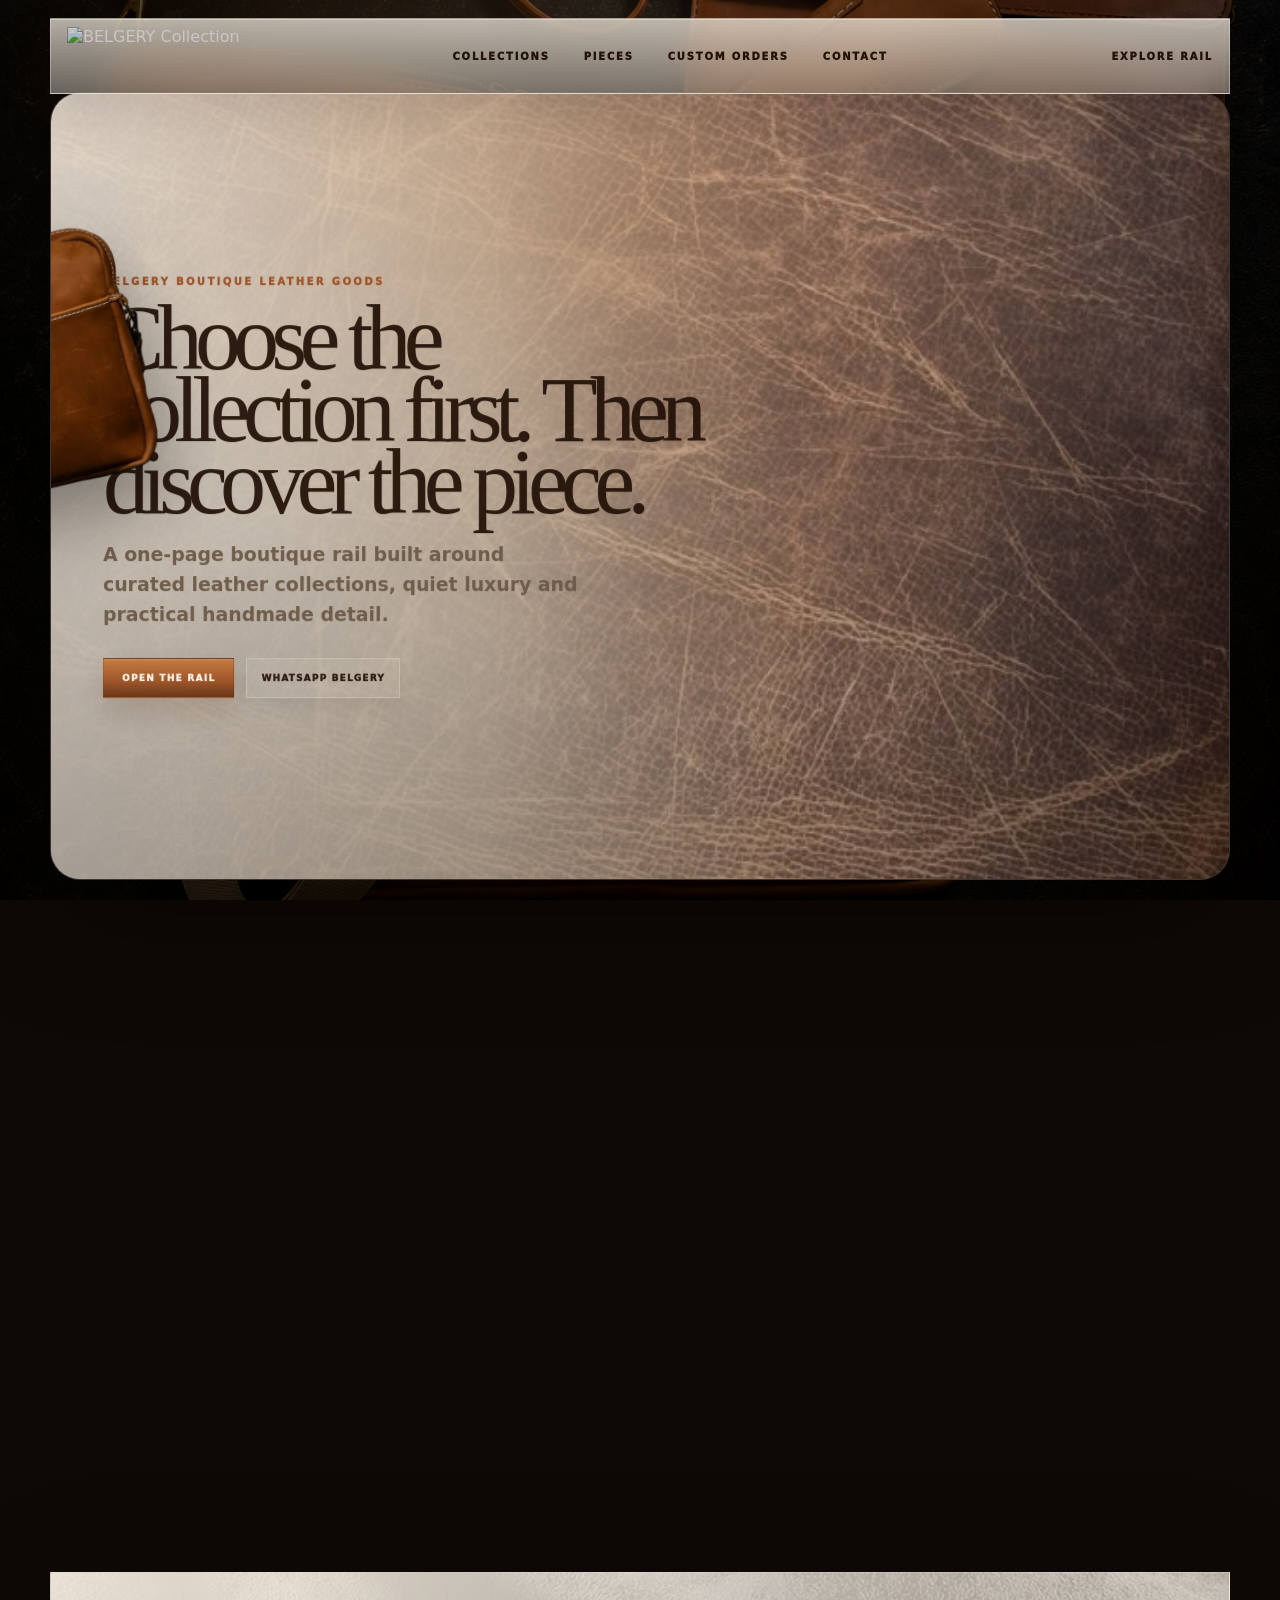
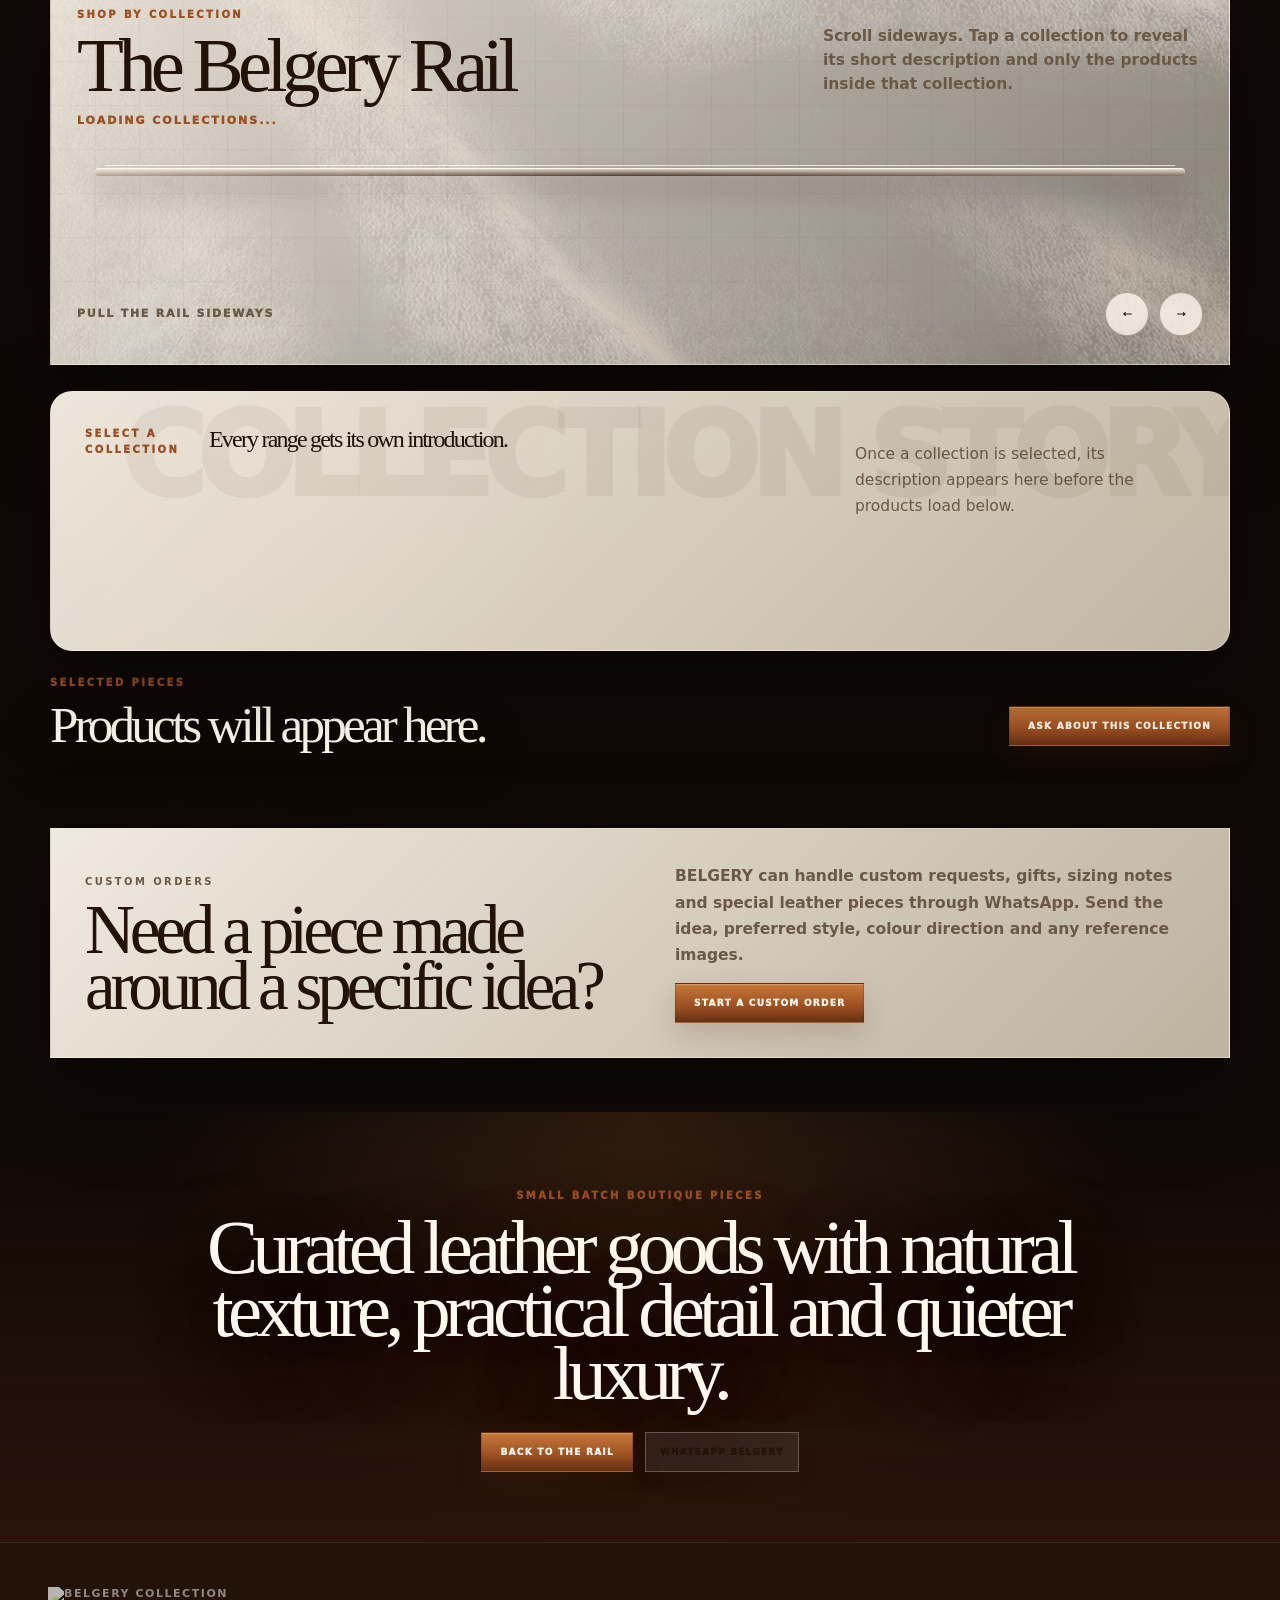
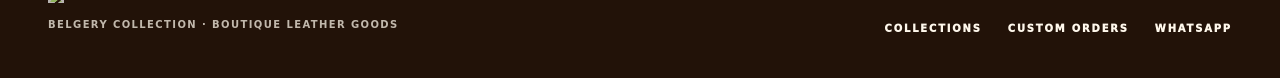
==== commit 93af631a: "Add files via upload" ====
--- a/collections.html
+++ b/collections.html
@@ -11,7 +11,7 @@
 </head>
 <body data-page="products" class="one-page-site">
   <header class="site-header onepage-header">
-    <a class="brand" href="#collection-stage" aria-label="BELGERY home">
+    <a class="brand" href="#top" aria-label="BELGERY home">
       <img src="https://res.cloudinary.com/dmac29ipj/image/upload/v1779132061/belgery_logo_nugqbd.png" alt="BELGERY Collection" />
     </a>
     <nav class="nav">
@@ -27,13 +27,31 @@
   </header>
 
   <main>
-    <section id="collection-stage" class="container belgery-rail-stage home-first-rail" aria-label="BELGERY collection rail">
-      <div class="onepage-hero-line">
-        <p class="eyebrow">BELGERY boutique rail</p>
-        <h1>Choose the collection. Read the story. Then claim the piece.</h1>
-        <p>A compressed one-page showroom built around curated collections — no clutter, no separate catalogue pages, just the rail and the pieces below.</p>
+
+  <section class="belgery-bag-intro" id="top" aria-label="BELGERY opening leather bags">
+    <div class="bag-intro-stage">
+      <div class="bag-intro-bg" aria-hidden="true"></div>
+      <div class="bag-intro-copy">
+        <p class="eyebrow">BELGERY boutique leather goods</p>
+        <h1>Choose the collection first. Then discover the piece.</h1>
+        <p class="hero-text">A one-page boutique rail built around curated leather collections, quiet luxury and practical handmade detail.</p>
+        <div class="bag-intro-actions">
+          <a class="liquid-btn" href="#collection-stage">Open the rail</a>
+          <a class="liquid-btn ghost dark-ghost" href="https://wa.me/27769925371" target="_blank" rel="noopener">WhatsApp BELGERY</a>
+        </div>
       </div>
-
+      <div class="opening-bag opening-bag-left" aria-hidden="true">
+        <span class="bag-hanger-line"></span>
+        <img src="assets/brand/belgery-opening-bag-left.png" alt="" fetchpriority="high">
+      </div>
+      <div class="opening-bag opening-bag-right" aria-hidden="true">
+        <span class="bag-hanger-line"></span>
+        <img src="assets/brand/belgery-opening-bag-right.png" alt="" fetchpriority="high">
+      </div>
+      <div class="bag-scroll-cue" aria-hidden="true">scroll to open</div>
+    </div>
+  </section>
+    <section id="collection-stage" class="container belgery-rail-stage home-first-rail reveal" aria-label="BELGERY collection rail">
       <div class="rail-stage-head">
         <div>
           <p class="eyebrow">Shop by collection</p>
--- a/style.css
+++ b/style.css
@@ -1074,3 +1074,224 @@
   body.one-page-site .collection-rail-card img{height:340px}
   .onepage-closing{padding:56px 0}
 }
+
+/* =========================================================
+   CLIENT PATCH — premium bag opener + cleaner rail cards
+   ========================================================= */
+body.one-page-site .site-header{
+  background:linear-gradient(180deg,rgba(255,248,236,.70),rgba(255,248,236,.38));
+}
+.belgery-bag-intro{
+  height:172vh;
+  position:relative;
+  z-index:2;
+  width:min(1180px,calc(100% - 34px));
+  margin:0 auto 24px;
+}
+.bag-intro-stage{
+  position:sticky;
+  top:92px;
+  height:calc(100vh - 112px);
+  min-height:660px;
+  border-radius:30px;
+  overflow:hidden;
+  isolation:isolate;
+  background:#120905;
+  box-shadow:0 34px 120px rgba(0,0,0,.46);
+  border:1px solid rgba(255,248,236,.18);
+}
+.bag-intro-bg{
+  position:absolute;
+  inset:0;
+  z-index:0;
+  background:
+    radial-gradient(circle at 50% 15%,rgba(200,120,58,.28),transparent 32rem),
+    linear-gradient(90deg,rgba(255,248,236,.88) 0%,rgba(239,226,204,.78) 37%,rgba(239,226,204,.22) 63%,rgba(15,9,6,.50) 100%),
+    var(--custom-bg) center/cover no-repeat;
+  transform:scale(1.02);
+}
+.bag-intro-bg:after{
+  content:"";
+  position:absolute;
+  inset:0;
+  background:
+    linear-gradient(180deg,rgba(15,9,6,.08),rgba(15,9,6,.30)),
+    radial-gradient(circle at 20% 55%,rgba(255,248,236,.48),transparent 24rem);
+}
+.bag-intro-copy{
+  position:absolute;
+  z-index:3;
+  left:52px;
+  top:50%;
+  transform:translateY(-50%);
+  width:min(680px,58%);
+  opacity:0;
+  filter:blur(12px);
+  will-change:opacity,filter;
+}
+.bag-intro-copy .eyebrow{color:var(--cognac);margin-bottom:12px}
+.bag-intro-copy h1{
+  max-width:680px;
+  margin:0;
+  font-size:clamp(3.4rem,7.2vw,7.25rem);
+  line-height:.78;
+  letter-spacing:-.085em;
+  color:var(--espresso);
+  text-wrap:balance;
+}
+.bag-intro-copy .hero-text{
+  max-width:480px;
+  margin:22px 0 0;
+  color:var(--muted);
+  font-size:clamp(1rem,1.55vw,1.18rem);
+  line-height:1.58;
+  font-weight:760;
+}
+.bag-intro-actions{display:flex;gap:12px;flex-wrap:wrap;margin-top:28px}
+.opening-bag{
+  position:absolute;
+  top:7%;
+  z-index:5;
+  width:min(540px,43vw);
+  transform-origin:50% 0%;
+  will-change:transform;
+  backface-visibility:hidden;
+  filter:drop-shadow(0 34px 35px rgba(0,0,0,.36));
+  pointer-events:none;
+}
+.opening-bag img{display:block;width:100%;height:auto;transform:translateZ(0)}
+.opening-bag-left{
+  left:8%;
+  transform:translate3d(0,18px,0) rotate(-2deg);
+  animation:bagIdleLeft 4.9s ease-in-out infinite;
+}
+.opening-bag-right{
+  right:8%;
+  top:18%;
+  width:min(470px,38vw);
+  transform:translate3d(0,22px,0) rotate(2deg);
+  animation:bagIdleRight 5.3s ease-in-out infinite;
+}
+.bag-hanger-line{
+  position:absolute;
+  left:50%;
+  top:-26px;
+  width:2px;
+  height:96px;
+  background:linear-gradient(180deg,rgba(255,248,236,.75),rgba(101,48,20,.54));
+  transform:translateX(-50%);
+  z-index:-1;
+}
+.bag-hanger-line:before{
+  content:"";
+  position:absolute;
+  left:50%;
+  top:-8px;
+  width:36px;
+  height:22px;
+  border:2px solid rgba(255,248,236,.78);
+  border-bottom:0;
+  border-radius:36px 36px 0 0;
+  transform:translateX(-50%);
+}
+.bag-scroll-cue{
+  position:absolute;
+  z-index:7;
+  left:50%;
+  bottom:22px;
+  transform:translateX(-50%);
+  padding:10px 16px;
+  border-radius:999px;
+  background:rgba(34,18,8,.76);
+  border:1px solid rgba(255,248,236,.28);
+  color:var(--ivory);
+  font-size:10px;
+  letter-spacing:.16em;
+  text-transform:uppercase;
+  font-weight:1000;
+}
+.bag-intro-stage.is-opening .opening-bag-left,
+.bag-intro-stage.is-opening .opening-bag-right{animation:none}
+@keyframes bagIdleLeft{
+  0%,100%{transform:translate3d(0,18px,0) rotate(-2.2deg)}
+  50%{transform:translate3d(0,18px,0) rotate(2.1deg)}
+}
+@keyframes bagIdleRight{
+  0%,100%{transform:translate3d(0,22px,0) rotate(2.1deg)}
+  50%{transform:translate3d(0,22px,0) rotate(-2.3deg)}
+}
+body.one-page-site .home-first-rail{margin-top:10px}
+body.one-page-site .onepage-hero-line{display:none!important}
+.collection-rail-card{
+  flex-basis:clamp(250px,23vw,312px);
+  min-height:372px!important;
+}
+.collection-rail-card img{
+  height:372px!important;
+  border-radius:18px!important;
+  background:linear-gradient(180deg,#f2e5cf,#d5b896);
+  object-fit:cover;
+}
+.collection-rail-card:after{border-radius:18px!important}
+.collection-rail-card.is-active img{
+  outline:2px solid rgba(200,120,58,.84);
+  outline-offset:5px;
+}
+.collection-rail-copy{
+  left:16px;
+  right:16px;
+  bottom:16px;
+  overflow:hidden;
+}
+.collection-rail-copy small,
+.collection-rail-copy em{
+  white-space:nowrap;
+  overflow:hidden;
+  text-overflow:ellipsis;
+}
+.collection-rail-copy strong{
+  font-size:clamp(1.45rem,2.05vw,2.2rem)!important;
+  line-height:.9!important;
+  letter-spacing:-.045em!important;
+  overflow-wrap:anywhere;
+  word-break:normal;
+  hyphens:auto;
+  display:-webkit-box;
+  -webkit-box-orient:vertical;
+  -webkit-line-clamp:2;
+  overflow:hidden;
+  max-height:4.1rem;
+}
+.story-main h2{
+  overflow-wrap:anywhere;
+  text-wrap:balance;
+}
+.story-main p:not(.eyebrow){
+  overflow-wrap:anywhere;
+}
+.collection-story-panel{border-radius:22px;overflow:hidden}
+@media(max-width:900px){
+  .belgery-bag-intro{width:min(100% - 22px,1180px);height:158vh}
+  .bag-intro-stage{top:86px;min-height:600px;border-radius:24px}
+  .bag-intro-copy{left:28px;width:min(560px,74%)}
+  .bag-intro-copy h1{font-size:clamp(3rem,12vw,5.6rem)}
+  .opening-bag{width:58vw;left:-4%;top:12%}
+  .opening-bag-right{width:54vw;right:-7%;left:auto;top:26%}
+  .collection-rail-card{flex-basis:68vw;min-height:350px!important}
+  .collection-rail-card img{height:350px!important}
+}
+@media(max-width:640px){
+  .belgery-bag-intro{width:min(100% - 18px,1180px);height:146vh;margin-bottom:16px}
+  .bag-intro-stage{top:82px;height:calc(100vh - 100px);min-height:540px;border-radius:20px}
+  .bag-intro-bg{background:linear-gradient(180deg,rgba(255,248,236,.82),rgba(239,226,204,.56) 45%,rgba(15,9,6,.42)),var(--custom-bg) center/cover no-repeat}
+  .bag-intro-copy{left:18px;right:18px;top:52%;width:auto}
+  .bag-intro-copy h1{font-size:clamp(2.75rem,14vw,4.45rem);line-height:.8;letter-spacing:-.075em}
+  .bag-intro-copy .hero-text{font-size:14px;max-width:320px}
+  .opening-bag{width:78vw;left:-32%;top:4%}
+  .opening-bag-right{width:72vw;right:-34%;top:20%}
+  .bag-scroll-cue{bottom:14px;font-size:9px}
+  .collection-rail-card{flex-basis:78vw;min-height:326px!important}
+  .collection-rail-card img{height:326px!important;border-radius:16px!important}
+  .collection-rail-card:after{border-radius:16px!important}
+  .collection-rail-copy strong{font-size:1.75rem!important;max-height:3.2rem}
+}
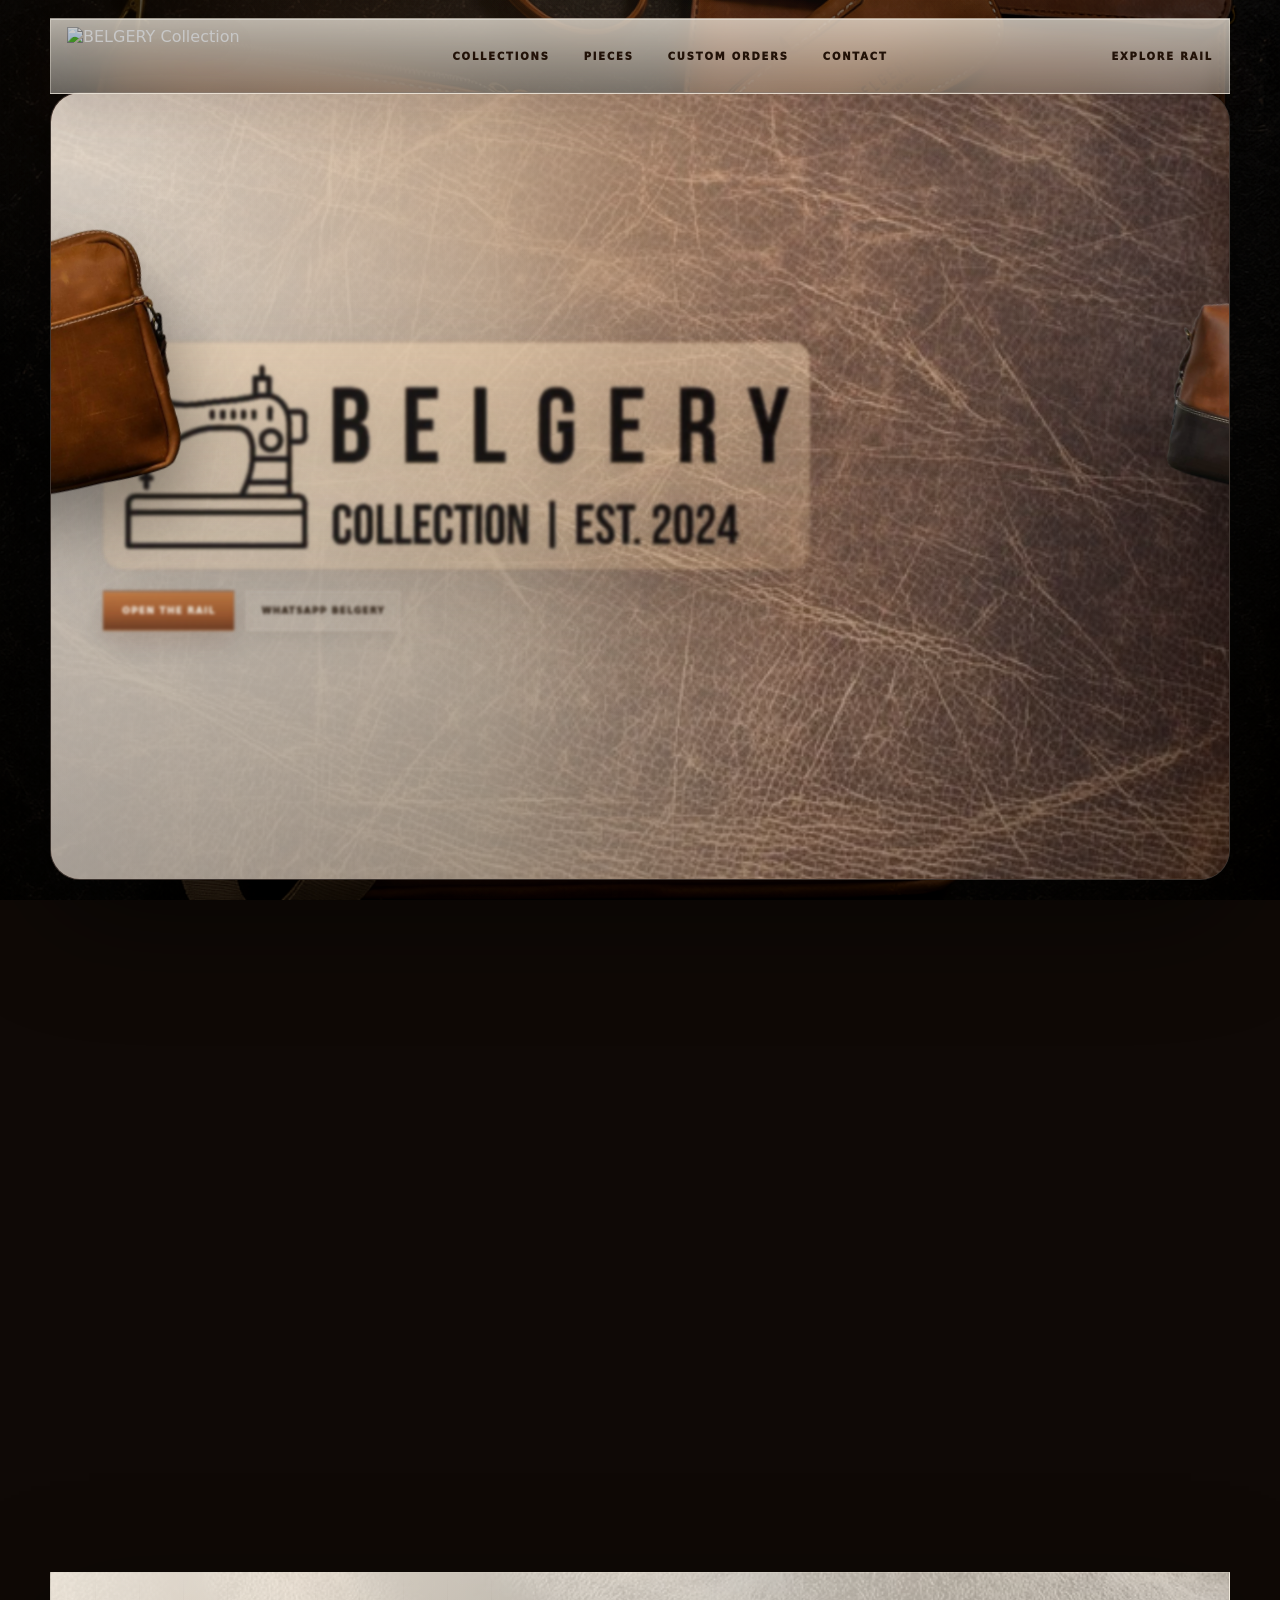
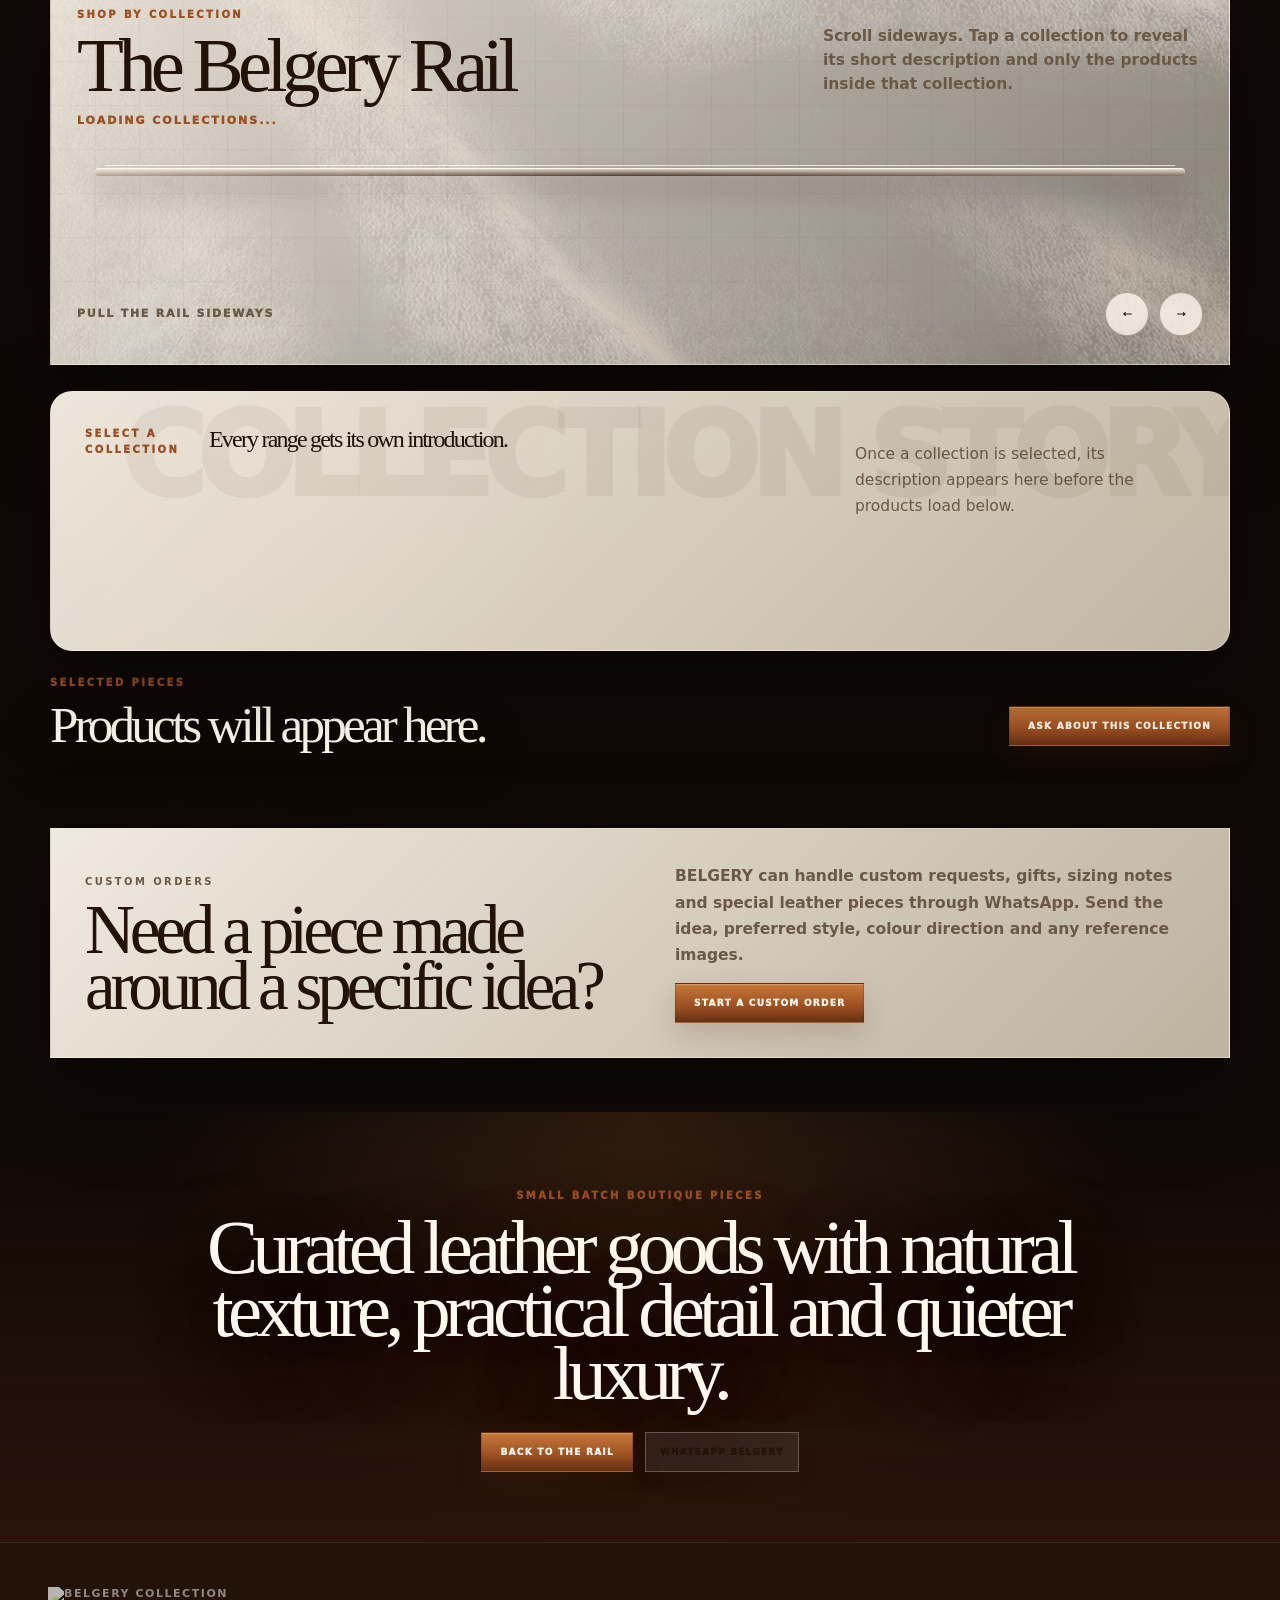
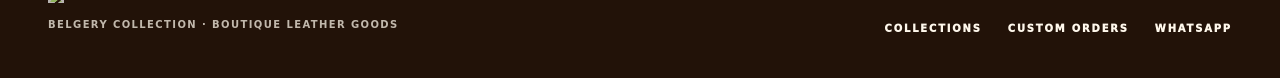
==== commit 22527b2b: "Add files via upload" ====
--- a/collections.html
+++ b/collections.html
@@ -31,10 +31,11 @@
   <section class="belgery-bag-intro" id="top" aria-label="BELGERY opening leather bags">
     <div class="bag-intro-stage">
       <div class="bag-intro-bg" aria-hidden="true"></div>
-      <div class="bag-intro-copy">
-        <p class="eyebrow">BELGERY boutique leather goods</p>
-        <h1>Choose the collection first. Then discover the piece.</h1>
-        <p class="hero-text">A one-page boutique rail built around curated leather collections, quiet luxury and practical handmade detail.</p>
+      <div class="bag-intro-copy hero-logo-copy">
+        <h1 class="sr-only">BELGERY Collection · Est. 2024</h1>
+        <div class="hero-logo-lockup" aria-hidden="true">
+          <img src="assets/brand/belgery-hero-logo.png" alt="" fetchpriority="high">
+        </div>
         <div class="bag-intro-actions">
           <a class="liquid-btn" href="#collection-stage">Open the rail</a>
           <a class="liquid-btn ghost dark-ghost" href="https://wa.me/27769925371" target="_blank" rel="noopener">WhatsApp BELGERY</a>
--- a/style.css
+++ b/style.css
@@ -1166,9 +1166,9 @@
   animation:bagIdleLeft 4.9s ease-in-out infinite;
 }
 .opening-bag-right{
-  right:8%;
-  top:18%;
-  width:min(470px,38vw);
+  right:2%;
+  top:13%;
+  width:min(660px,52vw);
   transform:translate3d(0,22px,0) rotate(2deg);
   animation:bagIdleRight 5.3s ease-in-out infinite;
 }
@@ -1276,7 +1276,7 @@
   .bag-intro-copy{left:28px;width:min(560px,74%)}
   .bag-intro-copy h1{font-size:clamp(3rem,12vw,5.6rem)}
   .opening-bag{width:58vw;left:-4%;top:12%}
-  .opening-bag-right{width:54vw;right:-7%;left:auto;top:26%}
+  .opening-bag-right{width:74vw;right:-18%;left:auto;top:22%}
   .collection-rail-card{flex-basis:68vw;min-height:350px!important}
   .collection-rail-card img{height:350px!important}
 }
@@ -1288,10 +1288,180 @@
   .bag-intro-copy h1{font-size:clamp(2.75rem,14vw,4.45rem);line-height:.8;letter-spacing:-.075em}
   .bag-intro-copy .hero-text{font-size:14px;max-width:320px}
   .opening-bag{width:78vw;left:-32%;top:4%}
-  .opening-bag-right{width:72vw;right:-34%;top:20%}
+  .opening-bag-right{width:104vw;right:-52%;top:22%}
   .bag-scroll-cue{bottom:14px;font-size:9px}
   .collection-rail-card{flex-basis:78vw;min-height:326px!important}
   .collection-rail-card img{height:326px!important;border-radius:16px!important}
   .collection-rail-card:after{border-radius:16px!important}
   .collection-rail-copy strong{font-size:1.75rem!important;max-height:3.2rem}
 }
+
+/* =========================================================
+   CLIENT PATCH 02 — logo hero + proper mobile product grid
+   ========================================================= */
+.sr-only{
+  position:absolute!important;
+  width:1px!important;
+  height:1px!important;
+  padding:0!important;
+  margin:-1px!important;
+  overflow:hidden!important;
+  clip:rect(0,0,0,0)!important;
+  white-space:nowrap!important;
+  border:0!important;
+}
+.hero-logo-copy{
+  width:min(760px,60%);
+}
+.hero-logo-lockup{
+  display:block;
+  width:min(720px,100%);
+  padding:18px 20px;
+  border-radius:18px;
+  background:linear-gradient(180deg,rgba(239,211,176,.56),rgba(221,184,139,.22));
+  border:1px solid rgba(50,27,14,.08);
+  box-shadow:0 24px 90px rgba(34,18,8,.16);
+  backdrop-filter:blur(2px);
+}
+.hero-logo-lockup img{
+  display:block;
+  width:100%;
+  height:auto;
+  filter:drop-shadow(0 12px 18px rgba(34,18,8,.14));
+}
+.hero-logo-copy .bag-intro-actions{
+  margin-top:22px;
+}
+
+/* stop the rail/card motion from feeling cheap on touch */
+@media (hover:none){
+  .collection-rail-card,
+  .product-card,
+  .reveal{
+    animation:none!important;
+  }
+  .product-card:hover,
+  .collection-rail-card:hover{
+    transform:none!important;
+  }
+}
+
+@media(max-width:900px){
+  .hero-logo-copy{
+    left:24px;
+    right:24px;
+    width:auto;
+    max-width:680px;
+  }
+  .hero-logo-lockup{
+    width:min(620px,100%);
+    padding:14px 16px;
+  }
+}
+
+@media(max-width:640px){
+  .belgery-bag-intro{
+    height:118vh!important;
+    margin-bottom:10px!important;
+  }
+  .bag-intro-stage{
+    min-height:520px!important;
+  }
+  .hero-logo-copy{
+    left:14px!important;
+    right:14px!important;
+    top:55%!important;
+    width:auto!important;
+  }
+  .hero-logo-lockup{
+    padding:12px 12px!important;
+    border-radius:14px!important;
+    background:linear-gradient(180deg,rgba(239,211,176,.72),rgba(221,184,139,.38));
+  }
+  .hero-logo-copy .bag-intro-actions{
+    margin-top:14px!important;
+    gap:8px!important;
+  }
+  .hero-logo-copy .liquid-btn{
+    width:auto!important;
+    min-height:34px!important;
+    padding:9px 11px!important;
+    font-size:8px!important;
+    letter-spacing:.1em!important;
+  }
+
+  /* Product cards: always 2-across on mobile */
+  .collection-products-grid.product-grid,
+  .product-grid.collection-products-grid{
+    display:grid!important;
+    grid-template-columns:repeat(2,minmax(0,1fr))!important;
+    gap:10px!important;
+    width:100%!important;
+  }
+  .collection-products-grid .product-card{
+    min-width:0!important;
+    border-radius:0!important;
+    box-shadow:0 14px 34px rgba(0,0,0,.28)!important;
+  }
+  .collection-products-grid .product-image{
+    aspect-ratio:1/1.12!important;
+  }
+  .collection-products-grid .product-info{
+    padding:10px 7px 11px!important;
+  }
+  .collection-products-grid .product-kicker{
+    font-size:6px!important;
+    letter-spacing:.08em!important;
+    line-height:1.15!important;
+  }
+  .collection-products-grid .product-info h3{
+    font-size:14px!important;
+    line-height:.96!important;
+    margin:7px 0 5px!important;
+    letter-spacing:-.035em!important;
+  }
+  .collection-products-grid .price-row{
+    margin:4px 0!important;
+    gap:5px!important;
+  }
+  .collection-products-grid .price-current,
+  .collection-products-grid .price-old{
+    font-size:11px!important;
+  }
+  .collection-products-grid .sale-badge{
+    font-size:6px!important;
+    padding:4px 6px!important;
+    margin-bottom:5px!important;
+  }
+  .collection-products-grid .product-actions{
+    display:grid!important;
+    grid-template-columns:1fr 1fr!important;
+    gap:5px!important;
+    margin-top:8px!important;
+  }
+  .collection-products-grid .small-btn{
+    min-height:30px!important;
+    padding:7px 4px!important;
+    font-size:6.5px!important;
+    letter-spacing:.06em!important;
+    width:100%!important;
+    box-shadow:none!important;
+  }
+  .catalogue-heading h2{
+    font-size:clamp(2.05rem,11vw,3.35rem)!important;
+  }
+}
+
+@media(max-width:390px){
+  .collection-products-grid.product-grid,
+  .product-grid.collection-products-grid{
+    gap:8px!important;
+  }
+  .collection-products-grid .product-info h3{
+    font-size:13px!important;
+  }
+  .collection-products-grid .small-btn{
+    font-size:6px!important;
+    padding-inline:3px!important;
+  }
+}
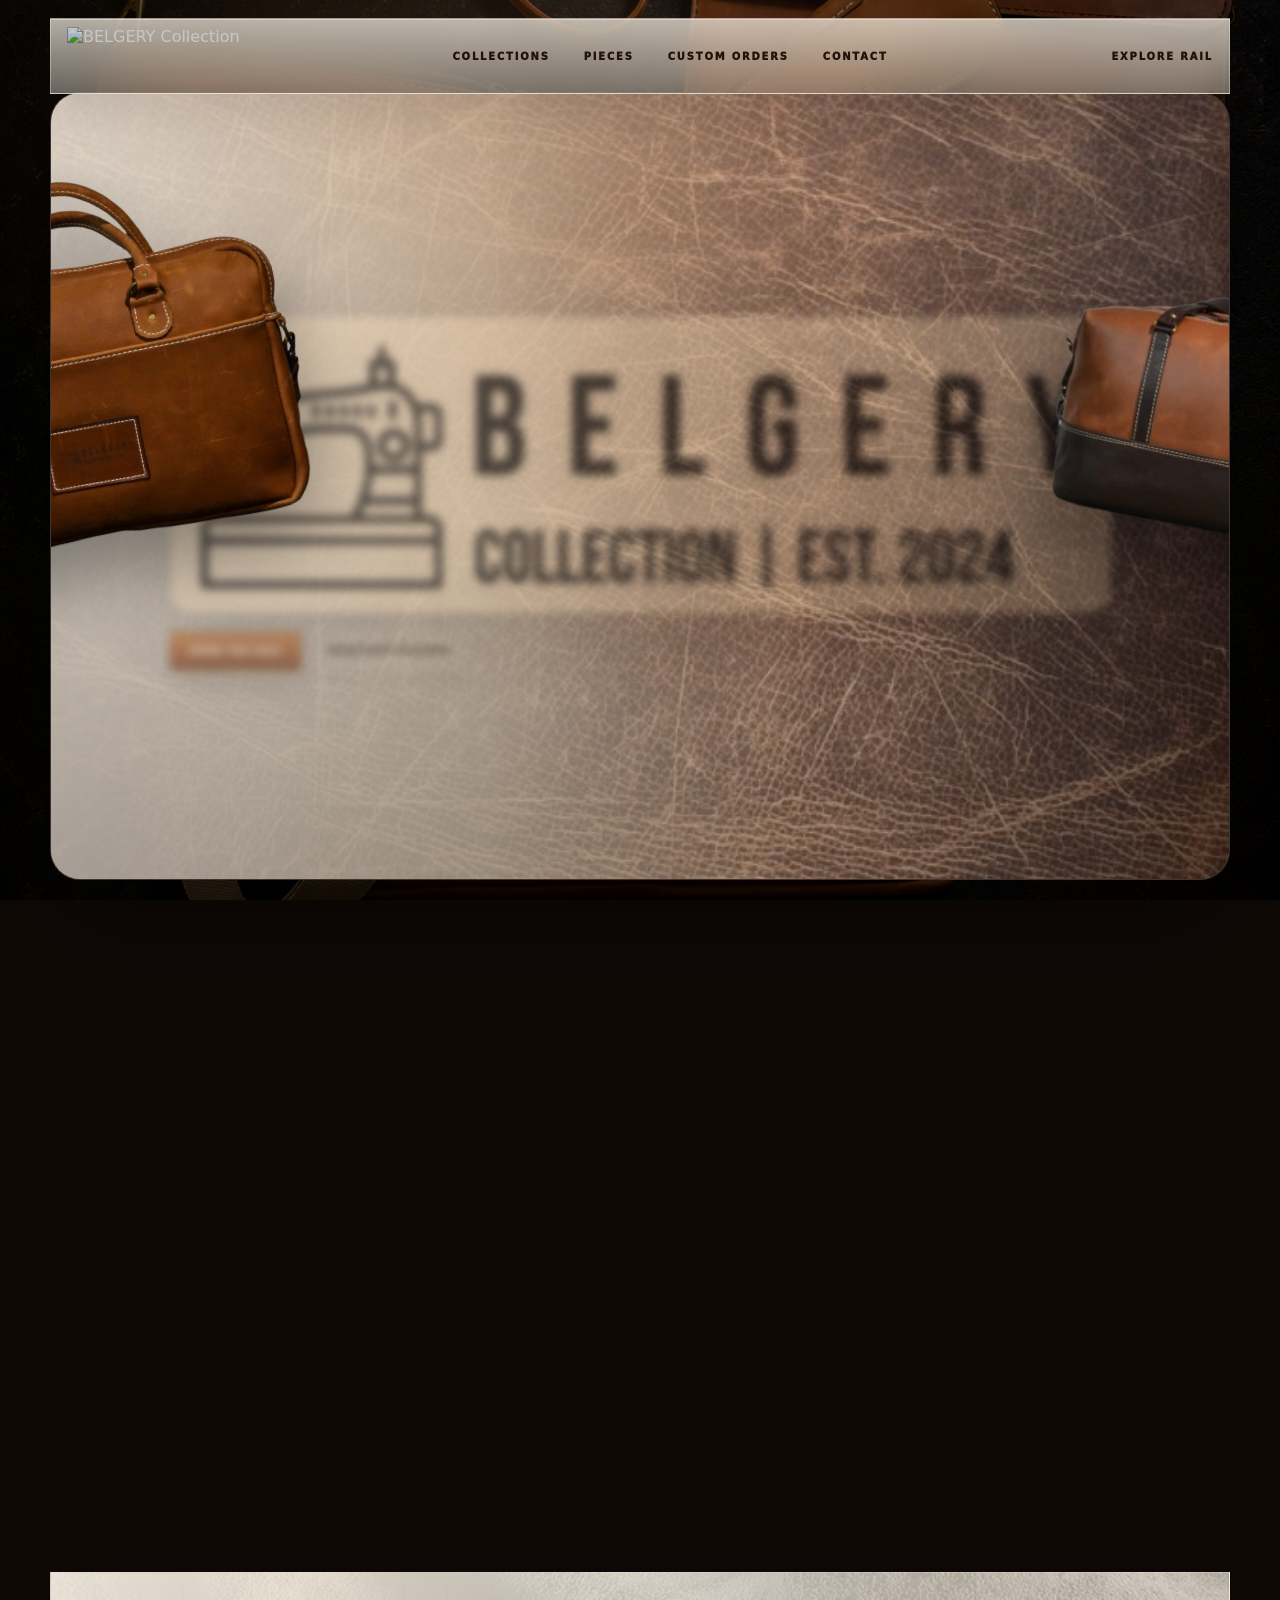
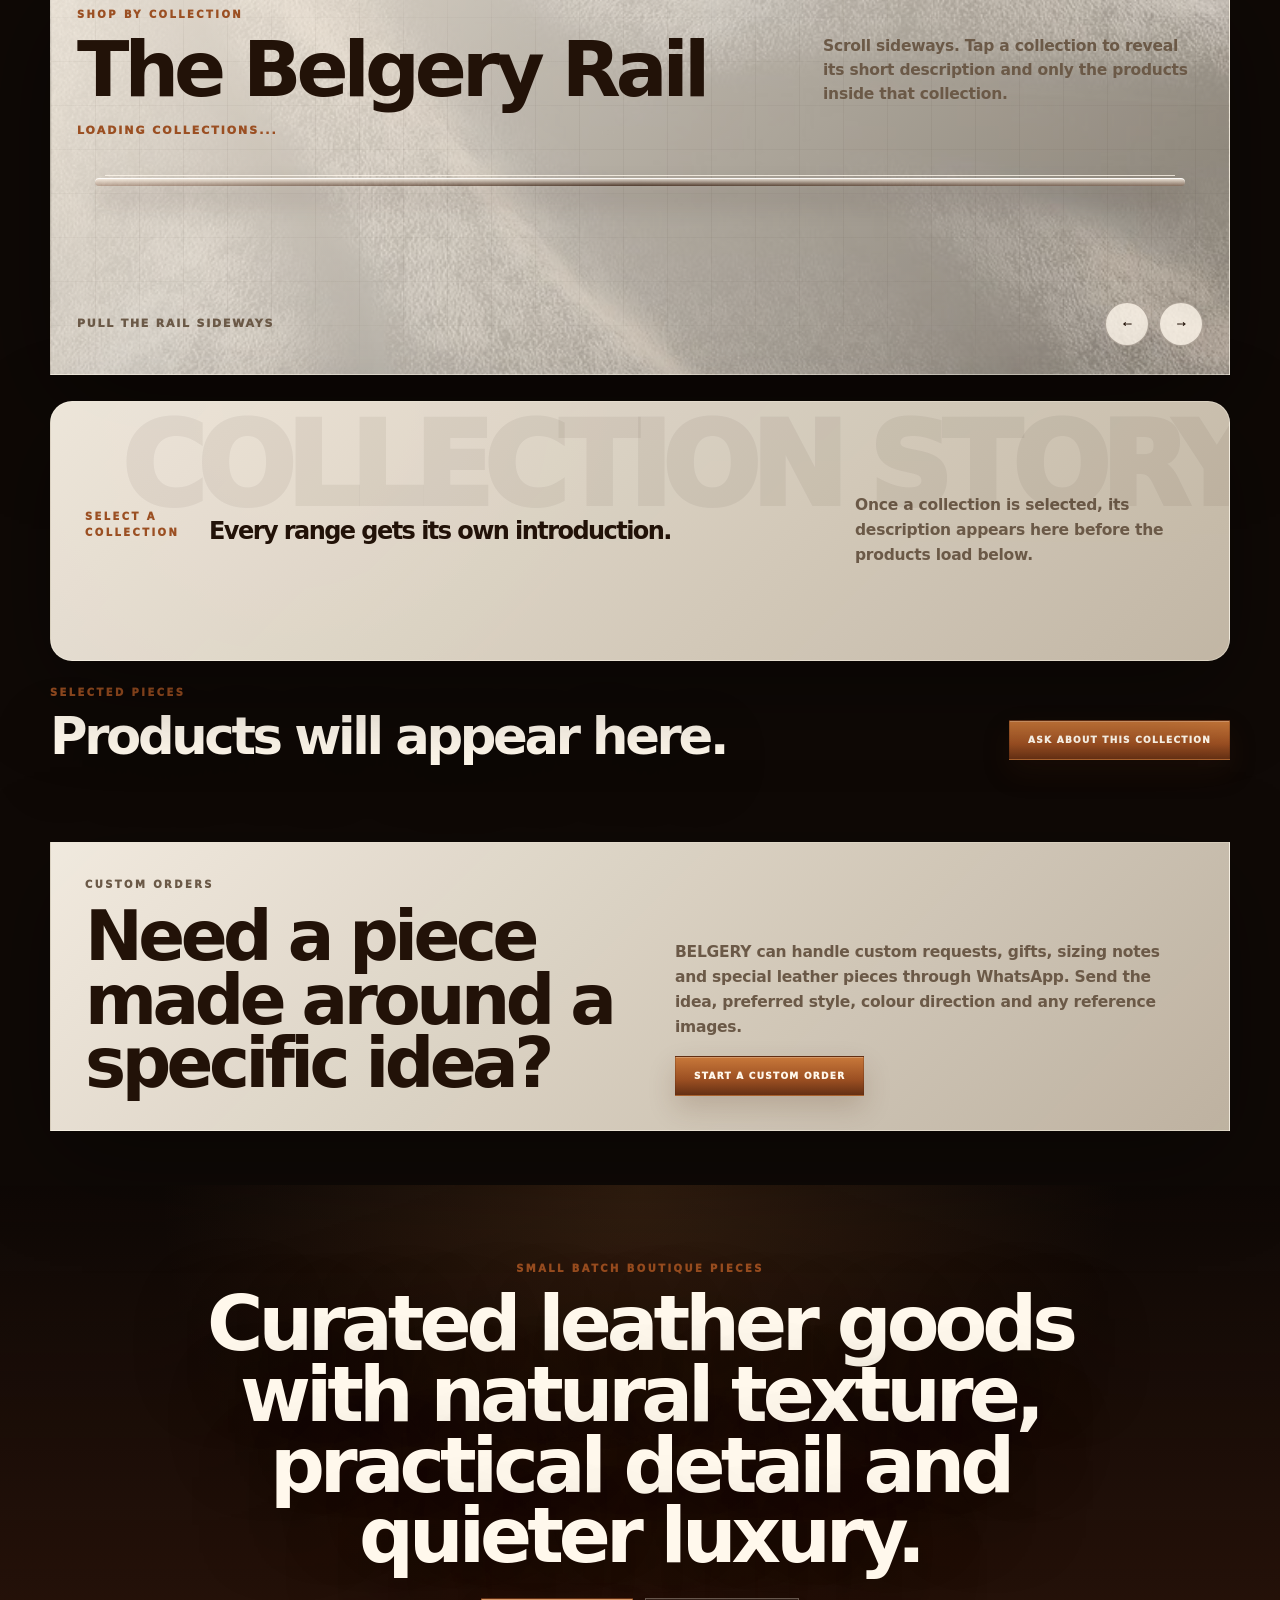
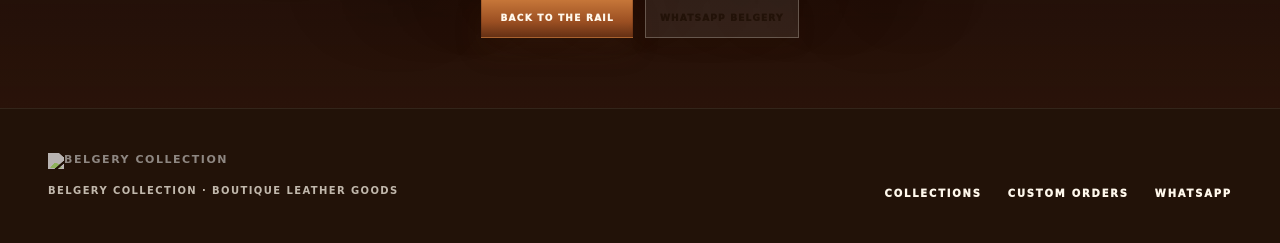
==== commit 4f1441e2: "Add files via upload" ====
--- a/collections.html
+++ b/collections.html
@@ -32,7 +32,7 @@
     <div class="bag-intro-stage">
       <div class="bag-intro-bg" aria-hidden="true"></div>
       <div class="bag-intro-copy hero-logo-copy">
-        <h1 class="sr-only">BELGERY Collection · Est. 2024</h1>
+        <h1 class="sr-only">BELGERY Collection leather goods</h1>
         <div class="hero-logo-lockup" aria-hidden="true">
           <img src="assets/brand/belgery-hero-logo.png" alt="" fetchpriority="high">
         </div>
--- a/style.css
+++ b/style.css
@@ -1465,3 +1465,152 @@
     padding-inline:3px!important;
   }
 }
+
+/* =========================================================
+   CLIENT PATCH 03 — stronger logo hero, readable type, mobile bag alignment
+   ========================================================= */
+:root{
+  --readable-sans:Inter, ui-sans-serif, system-ui, -apple-system, BlinkMacSystemFont, "Segoe UI", Arial, sans-serif;
+}
+body{
+  font-family:var(--readable-sans)!important;
+  text-rendering:optimizeLegibility;
+  -webkit-font-smoothing:antialiased;
+  -moz-osx-font-smoothing:grayscale;
+}
+h1,h2,h3,.sub-hero h1,.section-head h2,.story-copy h2,.panel h2,.modal-copy h2,
+.rail-stage-head h2,.story-main h2,.catalogue-heading h2,.closing-band h2{
+  font-family:var(--readable-sans)!important;
+  font-weight:900!important;
+  letter-spacing:-.065em!important;
+  line-height:.92!important;
+}
+p,.lead,.section-head p,.story-copy p,.panel p,.product-info p,.collection-card p,.modal-copy p,
+.story-main p:not(.eyebrow),.rail-stage-head>p{
+  font-family:var(--readable-sans)!important;
+  font-weight:650;
+  letter-spacing:-.015em;
+  line-height:1.62;
+}
+.eyebrow,.nav a,.site-footer a,.header-cta,.liquid-btn,.small-btn,.collection-count,.collection-rail-copy small,.collection-rail-copy em{
+  font-family:var(--readable-sans)!important;
+  font-weight:950!important;
+}
+
+/* Big premium logo instead of ugly text H1 */
+.hero-logo-copy{
+  left:50%!important;
+  top:51%!important;
+  width:min(940px,82%)!important;
+  max-width:none!important;
+  transform:translate(-50%,-50%)!important;
+  display:flex;
+  flex-direction:column;
+  align-items:flex-start;
+}
+.hero-logo-lockup{
+  width:100%!important;
+  max-width:940px!important;
+  padding:22px 28px!important;
+  border-radius:22px!important;
+  background:linear-gradient(135deg,rgba(247,223,190,.82),rgba(221,184,139,.44));
+  border:1px solid rgba(34,18,8,.10);
+  box-shadow:0 28px 100px rgba(34,18,8,.22), inset 0 1px rgba(255,255,255,.44);
+  backdrop-filter:blur(4px) saturate(1.08);
+  -webkit-backdrop-filter:blur(4px) saturate(1.08);
+}
+.hero-logo-lockup img{
+  width:100%!important;
+  height:auto!important;
+  display:block!important;
+  filter:contrast(1.08) drop-shadow(0 14px 20px rgba(34,18,8,.16));
+}
+.hero-logo-copy .bag-intro-actions{
+  margin-top:18px!important;
+  align-self:flex-start;
+}
+
+/* Better desktop bag proportions */
+.opening-bag-right{
+  width:min(760px,60vw)!important;
+  right:-4%!important;
+  top:11%!important;
+}
+.opening-bag-left{
+  width:min(610px,47vw)!important;
+  left:5%!important;
+  top:6%!important;
+}
+
+/* Collection story must remain readable and not feel like giant warped serif */
+.collection-story-panel{align-items:center!important}
+.story-main h2{
+  font-size:clamp(3rem,6.2vw,6.4rem)!important;
+  letter-spacing:-.075em!important;
+  max-width:780px;
+}
+.story-main p:not(.eyebrow){
+  font-size:clamp(1rem,1.45vw,1.22rem)!important;
+  max-width:780px;
+  color:rgba(75,57,41,.92)!important;
+}
+.story-bg-word{
+  font-family:var(--readable-sans)!important;
+  font-weight:1000!important;
+  letter-spacing:-.08em!important;
+  opacity:.12!important;
+}
+
+@media(max-width:900px){
+  .hero-logo-copy{
+    width:min(760px,86%)!important;
+    left:50%!important;
+    right:auto!important;
+  }
+  .hero-logo-lockup{padding:18px 20px!important;border-radius:20px!important}
+  .opening-bag-left{width:68vw!important;left:-8%!important;top:7%!important}
+  .opening-bag-right{width:92vw!important;right:-24%!important;top:18%!important}
+}
+
+@media(max-width:640px){
+  .site-header{top:10px!important;width:calc(100% - 18px)!important;min-height:58px!important;padding:7px 10px!important}
+  .brand img{height:42px!important;max-width:118px!important}
+  .bag-intro-stage{height:calc(100vh - 82px)!important;min-height:500px!important}
+  .hero-logo-copy{
+    top:55%!important;
+    left:50%!important;
+    right:auto!important;
+    width:calc(100% - 28px)!important;
+    transform:translate(-50%,-50%)!important;
+    align-items:center!important;
+  }
+  .hero-logo-lockup{
+    width:100%!important;
+    max-width:520px!important;
+    padding:14px 12px!important;
+    border-radius:16px!important;
+    background:linear-gradient(135deg,rgba(247,223,190,.86),rgba(221,184,139,.50));
+  }
+  .hero-logo-copy .bag-intro-actions{
+    align-self:center!important;
+    justify-content:center!important;
+  }
+
+  /* Mobile bag opener: both bags centered and the right duffle enlarged */
+  .opening-bag-left,
+  .opening-bag-right{
+    left:50%!important;
+    right:auto!important;
+    transform:translate3d(-50%,18px,0)!important;
+  }
+  .opening-bag-left{width:86vw!important;top:4%!important;z-index:5!important}
+  .opening-bag-right{width:112vw!important;top:21%!important;z-index:6!important}
+
+  .story-main h2{
+    font-size:clamp(2.45rem,12vw,4.05rem)!important;
+    line-height:.9!important;
+  }
+  .story-main p:not(.eyebrow){font-size:15px!important;line-height:1.5!important}
+  .collection-story-panel{border-radius:18px!important}
+  .story-image-wrap{min-height:220px!important}
+}
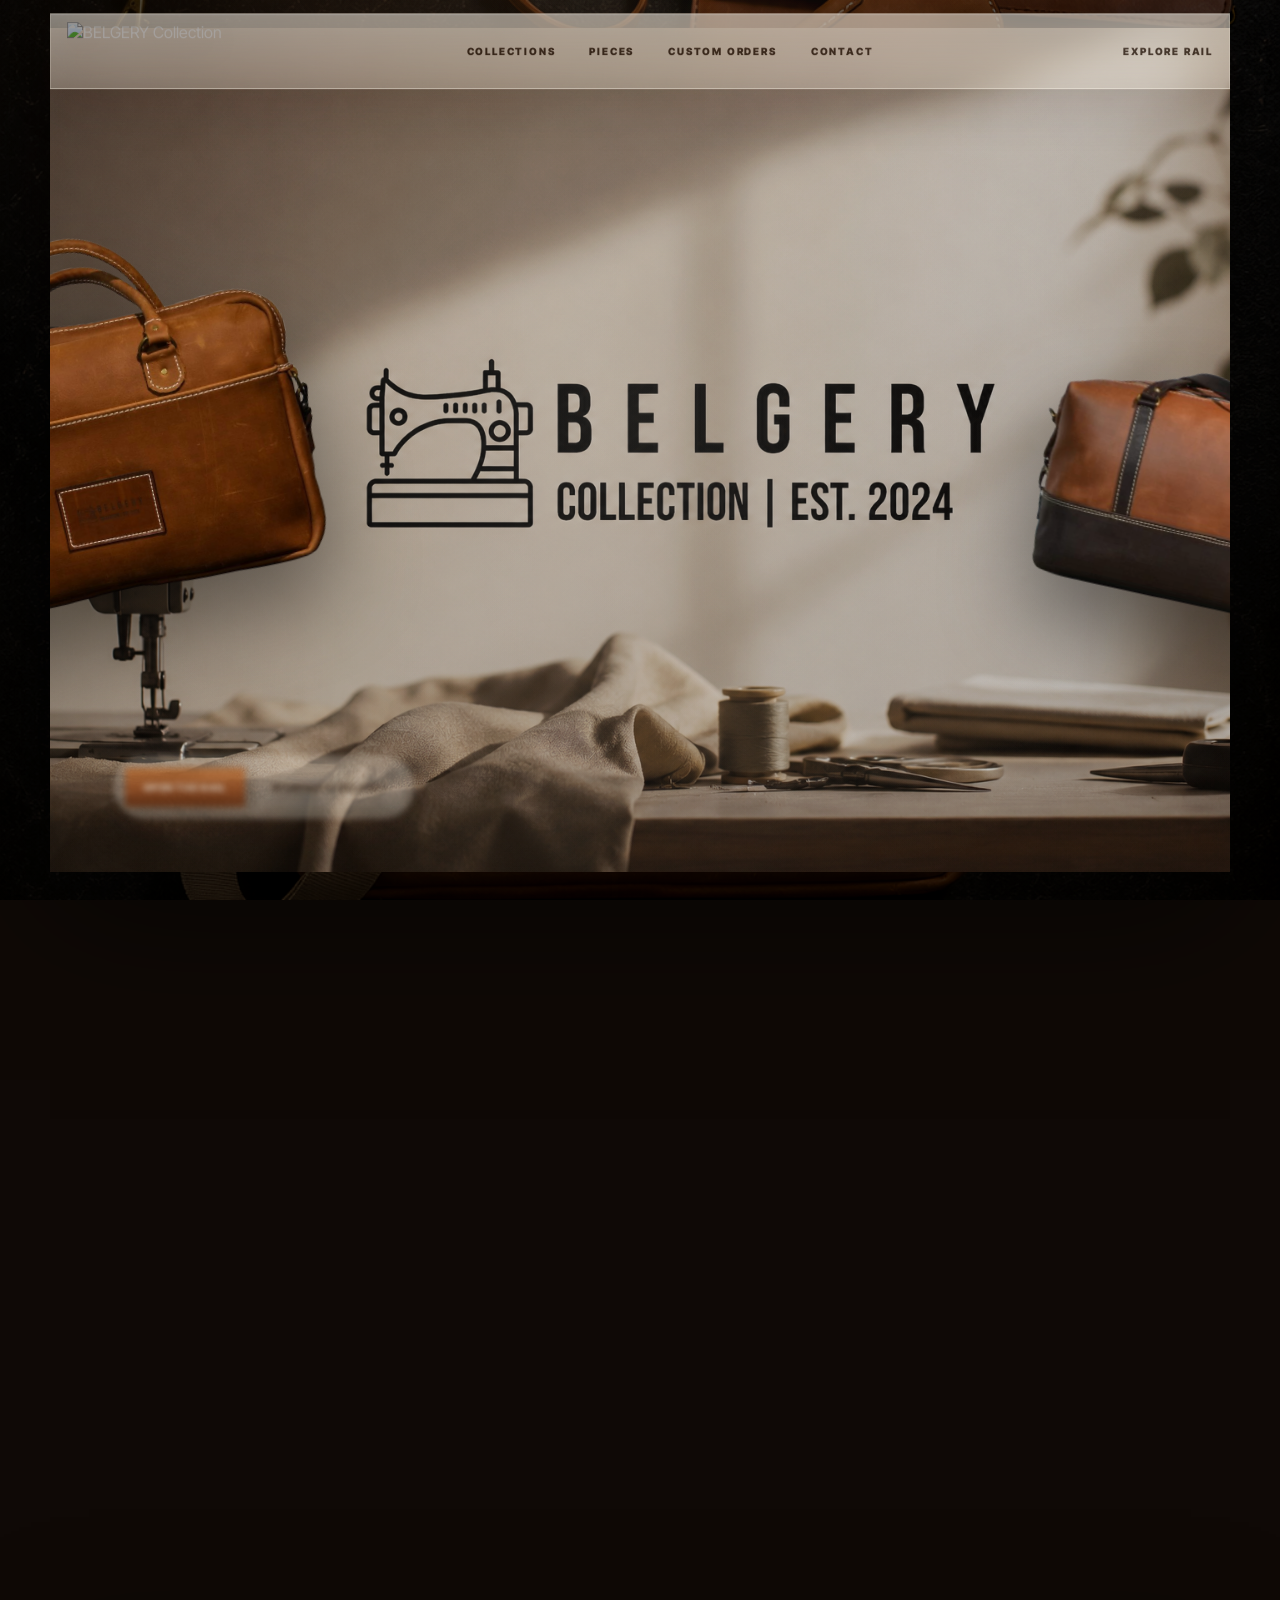
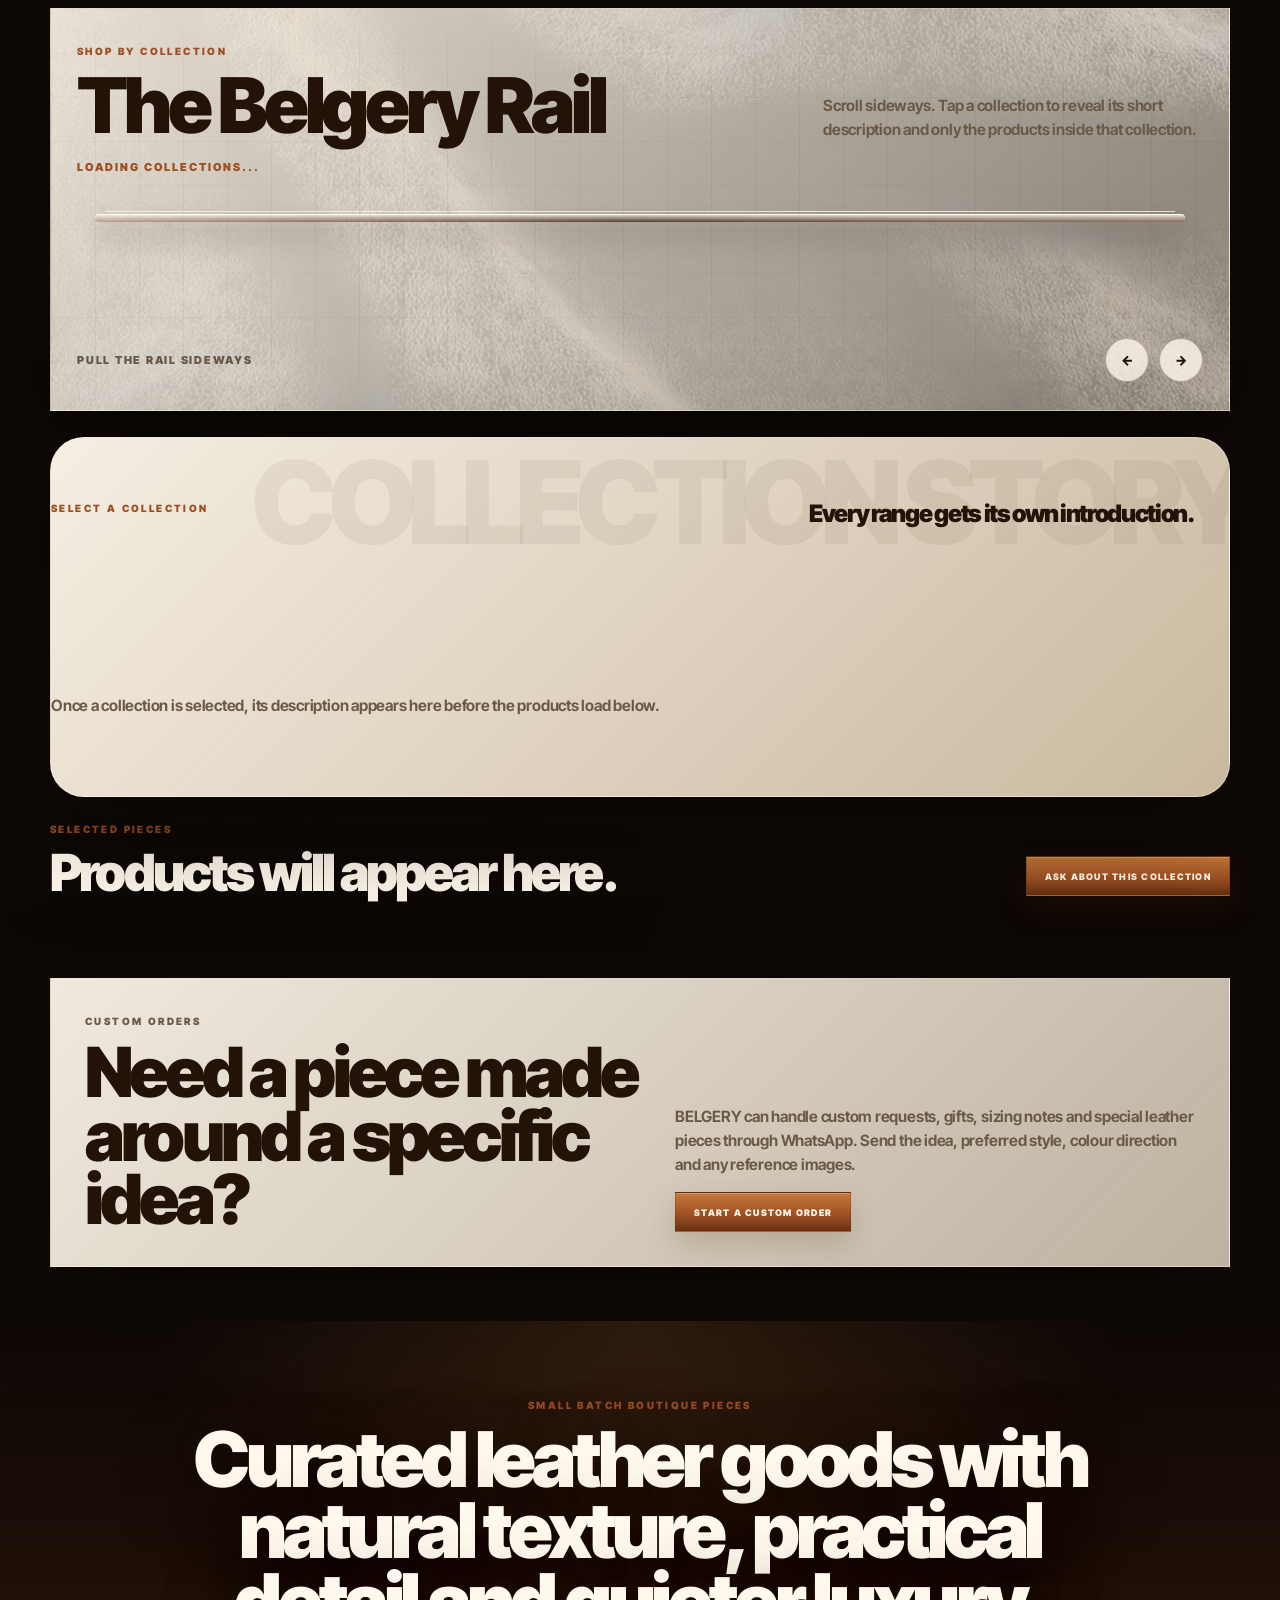
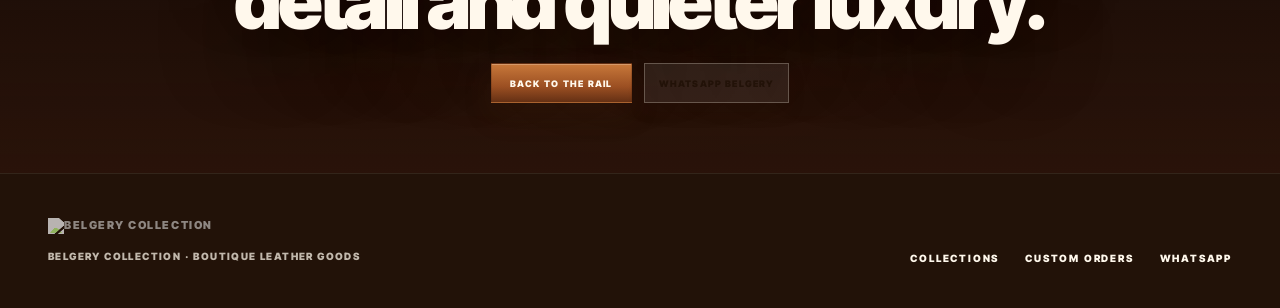
==== commit e080178a: "Add files via upload" ====
--- a/collections.html
+++ b/collections.html
@@ -7,6 +7,9 @@
   <meta name="description" content="Explore BELGERY through a one-page boutique rail: choose a collection, read the story, then shop the selected pieces." />
   <link rel="preconnect" href="https://docs.google.com" />
   <link rel="preconnect" href="https://res.cloudinary.com" />
+  <link rel="preconnect" href="https://fonts.googleapis.com" />
+  <link rel="preconnect" href="https://fonts.gstatic.com" crossorigin />
+  <link href="https://fonts.googleapis.com/css2?family=Inter+Tight:wght@500;650;750;850;950&display=swap" rel="stylesheet" />
   <link rel="stylesheet" href="style.css" />
 </head>
 <body data-page="products" class="one-page-site">
--- a/style.css
+++ b/style.css
@@ -1614,3 +1614,362 @@
   .collection-story-panel{border-radius:18px!important}
   .story-image-wrap{min-height:220px!important}
 }
+
+/* =========================================================
+   CLIENT PATCH 04 — true image reveal hero, fading header,
+   bigger right bag, stronger editable collection story
+   ========================================================= */
+:root{
+  --readable-sans:"Inter Tight", Inter, ui-sans-serif, system-ui, -apple-system, BlinkMacSystemFont, "Segoe UI", Arial, sans-serif;
+}
+body,
+button,
+input,
+textarea,
+select{
+  font-family:var(--readable-sans)!important;
+}
+body.one-page-site .site-header{
+  opacity:0;
+  transform:translate3d(-50%,-18px,0);
+  pointer-events:none;
+  transition:opacity .32s ease, transform .32s ease, backdrop-filter .32s ease;
+}
+body.one-page-site .site-header.header-revealed{
+  opacity:1;
+  transform:translate3d(-50%,0,0);
+  pointer-events:auto;
+}
+.belgery-bag-intro{
+  height:176vh!important;
+  margin-top:0!important;
+}
+.bag-intro-stage{
+  top:28px!important;
+  width:min(100%,1480px)!important;
+  height:calc(100vh - 56px)!important;
+  min-height:720px!important;
+  border-radius:0!important;
+  border:0!important;
+  box-shadow:0 38px 140px rgba(0,0,0,.58)!important;
+}
+.bag-intro-bg{
+  background:
+    linear-gradient(90deg,rgba(11,7,5,.10),rgba(255,248,236,.00) 24%,rgba(11,7,5,.03) 75%,rgba(11,7,5,.08)),
+    url("assets/brand/belgery-atelier-logo-hero.png") center/cover no-repeat!important;
+  opacity:.98;
+  transform:scale(1.012)!important;
+}
+.bag-intro-bg:after{
+  background:
+    linear-gradient(180deg,rgba(9,5,3,.08),rgba(9,5,3,.18)),
+    radial-gradient(circle at 50% 46%,rgba(255,248,236,.14),transparent 34rem)!important;
+}
+.hero-logo-copy{
+  left:64px!important;
+  right:auto!important;
+  top:auto!important;
+  bottom:54px!important;
+  width:auto!important;
+  max-width:760px!important;
+  transform:none!important;
+  align-items:flex-start!important;
+}
+.hero-logo-lockup{
+  display:none!important;
+}
+.hero-logo-copy .bag-intro-actions{
+  margin:0!important;
+  padding:10px!important;
+  border-radius:999px!important;
+  background:rgba(255,248,236,.34)!important;
+  border:1px solid rgba(255,248,236,.42)!important;
+  box-shadow:0 18px 48px rgba(35,18,7,.16)!important;
+  backdrop-filter:blur(12px) saturate(1.12)!important;
+  -webkit-backdrop-filter:blur(12px) saturate(1.12)!important;
+}
+.opening-bag-left{
+  width:min(690px,47vw)!important;
+  left:11%!important;
+  top:20%!important;
+  z-index:5!important;
+}
+.opening-bag-right{
+  width:min(880px,59vw)!important;
+  right:8%!important;
+  top:27%!important;
+  z-index:6!important;
+}
+.opening-bag{
+  filter:drop-shadow(0 42px 42px rgba(0,0,0,.42))!important;
+}
+.bag-hanger-line{
+  display:none!important;
+}
+.bag-scroll-cue{
+  background:rgba(18,9,5,.84)!important;
+  box-shadow:0 12px 34px rgba(0,0,0,.24)!important;
+}
+
+/* clearer global type */
+h1,h2,h3,.rail-stage-head h2,.story-main h2,.catalogue-heading h2,.onepage-custom-panel h2,.onepage-closing h2{
+  font-family:var(--readable-sans)!important;
+  font-weight:950!important;
+  letter-spacing:-.055em!important;
+  line-height:.92!important;
+}
+p,.rail-stage-head>p,.story-main p,.custom-copy p,.product-info h3,.product-info p{
+  font-family:var(--readable-sans)!important;
+}
+.story-main p:not(.eyebrow),.rail-stage-head>p,.custom-copy p{
+  font-weight:650!important;
+  line-height:1.55!important;
+}
+
+/* premium collection description panel */
+.collection-story-panel{
+  display:grid!important;
+  grid-template-columns:minmax(0,1fr) minmax(300px,420px)!important;
+  gap:26px!important;
+  padding:0!important;
+  min-height:360px!important;
+  overflow:hidden!important;
+  border-radius:34px!important;
+  background:
+    linear-gradient(135deg,rgba(255,248,236,.96),rgba(228,209,181,.88))!important;
+  border:1px solid rgba(255,248,236,.42)!important;
+  box-shadow:0 34px 110px rgba(0,0,0,.36)!important;
+}
+.story-main{
+  position:relative!important;
+  z-index:2!important;
+  padding:42px 0 42px 54px!important;
+  display:flex!important;
+  flex-direction:column!important;
+  justify-content:center!important;
+  min-width:0!important;
+}
+.story-index{
+  position:absolute!important;
+  z-index:1!important;
+  left:34px!important;
+  top:38px!important;
+  font-size:clamp(5.4rem,10vw,11rem)!important;
+  line-height:.75!important;
+  font-weight:950!important;
+  letter-spacing:-.08em!important;
+  color:rgba(160,92,46,.18)!important;
+  pointer-events:none!important;
+}
+.story-bg-word{
+  position:absolute!important;
+  inset:auto auto 8px 12%!important;
+  font-size:clamp(4rem,13vw,12rem)!important;
+  opacity:.065!important;
+  color:rgba(55,30,15,.64)!important;
+  white-space:nowrap!important;
+  pointer-events:none!important;
+}
+.story-main .eyebrow{
+  color:#a4511e!important;
+  font-size:.82rem!important;
+  letter-spacing:.18em!important;
+  margin-bottom:10px!important;
+}
+.story-main h2{
+  position:relative!important;
+  z-index:3!important;
+  font-size:clamp(3.4rem,6vw,7.8rem)!important;
+  max-width:880px!important;
+  margin:0 0 22px!important;
+  color:#1c0d06!important;
+}
+.story-description-card{
+  position:relative!important;
+  z-index:3!important;
+  max-width:760px!important;
+  padding:22px 24px 22px 28px!important;
+  border-left:5px solid #b15d24!important;
+  border-radius:0 22px 22px 0!important;
+  background:rgba(255,248,236,.74)!important;
+  box-shadow:0 18px 50px rgba(80,45,20,.10)!important;
+  backdrop-filter:blur(10px)!important;
+  -webkit-backdrop-filter:blur(10px)!important;
+}
+.story-description-label{
+  display:block!important;
+  margin-bottom:8px!important;
+  font-size:.72rem!important;
+  font-weight:950!important;
+  letter-spacing:.18em!important;
+  text-transform:uppercase!important;
+  color:#8f4318!important;
+}
+.story-description-text{
+  margin:0!important;
+  font-size:clamp(1rem,1.45vw,1.28rem)!important;
+  line-height:1.5!important;
+  font-weight:750!important;
+  color:rgba(38,21,11,.82)!important;
+}
+.story-meta-row{
+  position:relative!important;
+  z-index:3!important;
+  margin-top:20px!important;
+  gap:9px!important;
+}
+.story-meta-row span{
+  background:rgba(255,248,236,.65)!important;
+  border:1px solid rgba(74,40,18,.13)!important;
+  color:#55260e!important;
+  font-weight:950!important;
+}
+.story-cover{
+  position:relative!important;
+  height:100%!important;
+  min-height:360px!important;
+  padding:24px!important;
+  display:flex!important;
+  align-items:center!important;
+  justify-content:center!important;
+}
+.story-cover:before{
+  content:"";
+  position:absolute;
+  inset:0;
+  background:linear-gradient(90deg,rgba(255,248,236,.08),rgba(34,18,8,.12));
+}
+.story-cover img{
+  position:relative!important;
+  z-index:2!important;
+  width:100%!important;
+  height:100%!important;
+  min-height:300px!important;
+  object-fit:cover!important;
+  border-radius:28px!important;
+  box-shadow:0 24px 70px rgba(35,18,7,.18)!important;
+}
+
+@media(max-width:900px){
+  .bag-intro-stage{
+    top:16px!important;
+    min-height:620px!important;
+  }
+  .opening-bag-left{
+    width:58vw!important;
+    left:7%!important;
+    top:26%!important;
+  }
+  .opening-bag-right{
+    width:72vw!important;
+    right:4%!important;
+    top:32%!important;
+  }
+  .hero-logo-copy{
+    left:50%!important;
+    bottom:28px!important;
+    transform:translateX(-50%)!important;
+    width:max-content!important;
+    max-width:calc(100% - 26px)!important;
+    align-items:center!important;
+  }
+  .collection-story-panel{
+    grid-template-columns:1fr!important;
+    gap:0!important;
+  }
+  .story-main{
+    padding:34px 28px 24px!important;
+  }
+  .story-cover{
+    min-height:280px!important;
+    padding:0 22px 24px!important;
+  }
+  .story-cover img{
+    min-height:250px!important;
+  }
+}
+
+@media(max-width:640px){
+  body.one-page-site .site-header{
+    top:10px!important;
+  }
+  .belgery-bag-intro{
+    width:100%!important;
+    height:150vh!important;
+  }
+  .bag-intro-stage{
+    top:0!important;
+    height:100vh!important;
+    min-height:560px!important;
+    border-radius:0!important;
+  }
+  .bag-intro-bg{
+    background:
+      linear-gradient(180deg,rgba(11,7,5,.04),rgba(11,7,5,.16)),
+      url("assets/brand/belgery-atelier-logo-hero.png") center/cover no-repeat!important;
+  }
+  .hero-logo-copy{
+    bottom:22px!important;
+  }
+  .hero-logo-copy .bag-intro-actions{
+    padding:7px!important;
+    gap:6px!important;
+  }
+  .hero-logo-copy .liquid-btn{
+    min-height:34px!important;
+    padding:9px 11px!important;
+    font-size:7px!important;
+  }
+  .opening-bag-left,
+  .opening-bag-right{
+    left:50%!important;
+    right:auto!important;
+    transform:translate3d(-50%,18px,0)!important;
+  }
+  .opening-bag-left{
+    width:92vw!important;
+    top:24%!important;
+    z-index:5!important;
+  }
+  .opening-bag-right{
+    width:128vw!important;
+    top:35%!important;
+    z-index:6!important;
+  }
+  .bag-scroll-cue{
+    bottom:82px!important;
+  }
+  .collection-story-panel{
+    border-radius:22px!important;
+    min-height:0!important;
+  }
+  .story-index{
+    left:20px!important;
+    top:26px!important;
+    font-size:5.4rem!important;
+  }
+  .story-main{
+    padding:30px 20px 20px!important;
+  }
+  .story-main h2{
+    font-size:clamp(2.55rem,14vw,4.4rem)!important;
+    margin-bottom:16px!important;
+  }
+  .story-description-card{
+    padding:16px 16px 16px 18px!important;
+    border-left-width:4px!important;
+    border-radius:0 16px 16px 0!important;
+  }
+  .story-description-text{
+    font-size:14.5px!important;
+    line-height:1.48!important;
+  }
+  .story-cover{
+    min-height:230px!important;
+    padding:0 16px 18px!important;
+  }
+  .story-cover img{
+    min-height:210px!important;
+    border-radius:18px!important;
+  }
+}
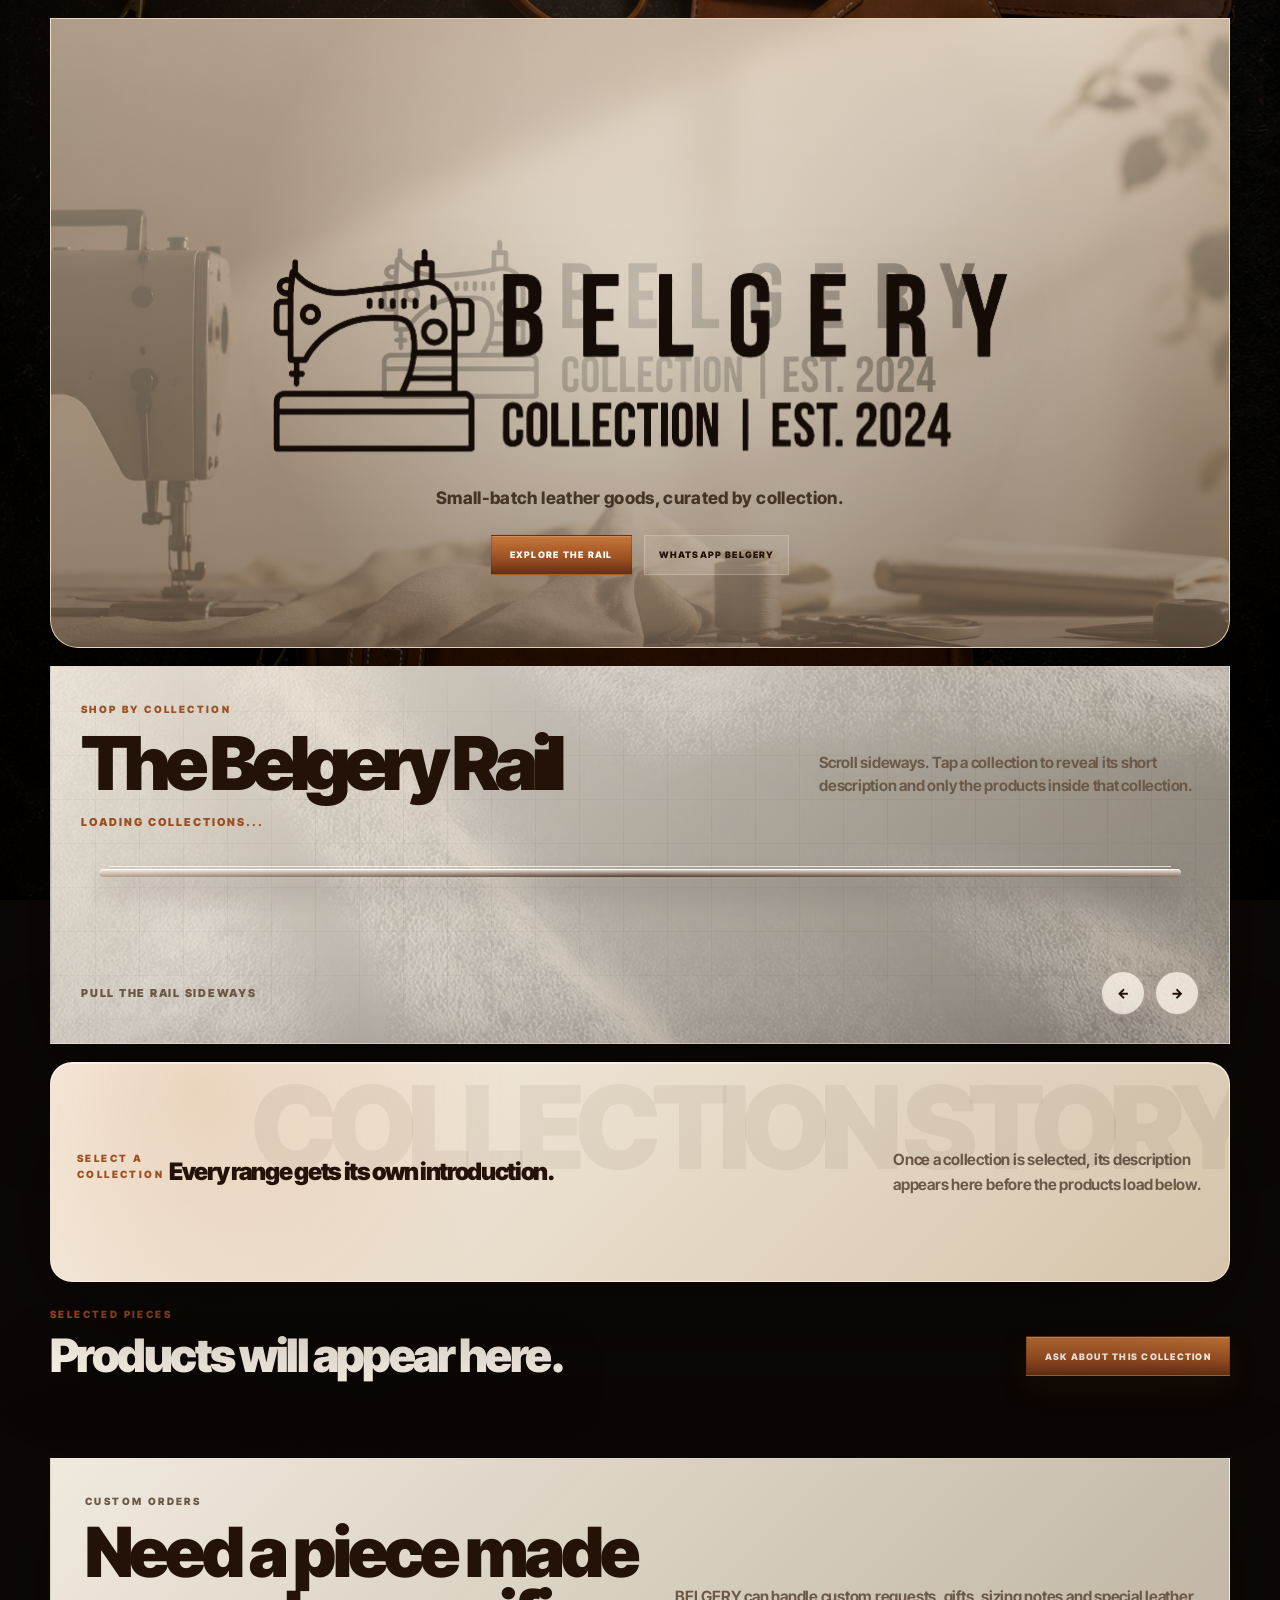
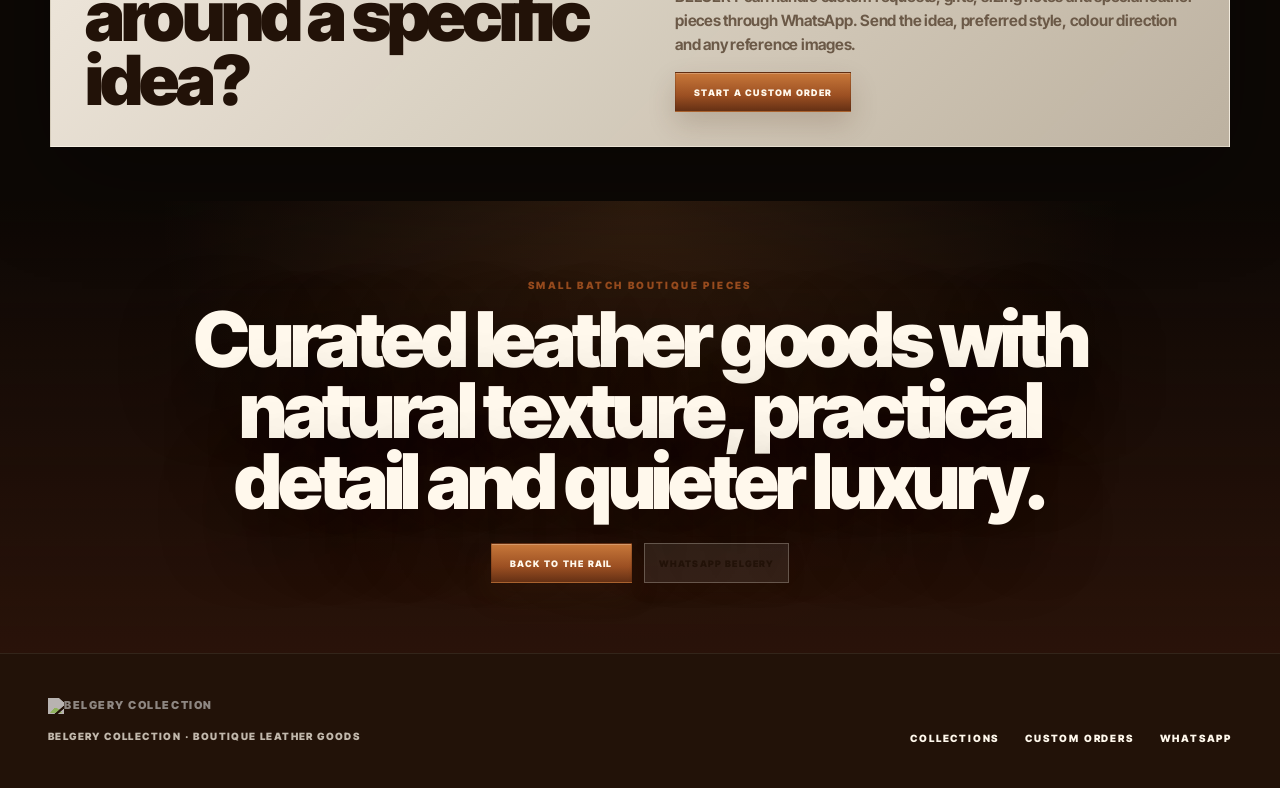
==== commit 56c41cdf: "Add files via upload" ====
--- a/collections.html
+++ b/collections.html
@@ -31,31 +31,21 @@
 
   <main>
 
-  <section class="belgery-bag-intro" id="top" aria-label="BELGERY opening leather bags">
-    <div class="bag-intro-stage">
-      <div class="bag-intro-bg" aria-hidden="true"></div>
-      <div class="bag-intro-copy hero-logo-copy">
+  <section class="belgery-logo-intro" id="top" aria-label="BELGERY opening logo">
+    <div class="logo-intro-stage">
+      <div class="logo-intro-life" aria-hidden="true"></div>
+      <div class="logo-intro-content">
         <h1 class="sr-only">BELGERY Collection leather goods</h1>
-        <div class="hero-logo-lockup" aria-hidden="true">
-          <img src="assets/brand/belgery-hero-logo.png" alt="" fetchpriority="high">
-        </div>
-        <div class="bag-intro-actions">
-          <a class="liquid-btn" href="#collection-stage">Open the rail</a>
+        <img class="intro-logo-mark" src="assets/brand/belgery-logo-transparent.png" alt="BELGERY Collection" fetchpriority="high">
+        <p class="intro-tagline">Small-batch leather goods, curated by collection.</p>
+        <div class="bag-intro-actions intro-actions">
+          <a class="liquid-btn" href="#collection-stage">Explore the rail</a>
           <a class="liquid-btn ghost dark-ghost" href="https://wa.me/27769925371" target="_blank" rel="noopener">WhatsApp BELGERY</a>
         </div>
       </div>
-      <div class="opening-bag opening-bag-left" aria-hidden="true">
-        <span class="bag-hanger-line"></span>
-        <img src="assets/brand/belgery-opening-bag-left.png" alt="" fetchpriority="high">
-      </div>
-      <div class="opening-bag opening-bag-right" aria-hidden="true">
-        <span class="bag-hanger-line"></span>
-        <img src="assets/brand/belgery-opening-bag-right.png" alt="" fetchpriority="high">
-      </div>
-      <div class="bag-scroll-cue" aria-hidden="true">scroll to open</div>
     </div>
   </section>
-    <section id="collection-stage" class="container belgery-rail-stage home-first-rail reveal" aria-label="BELGERY collection rail">
+        <section id="collection-stage" class="container belgery-rail-stage home-first-rail reveal" aria-label="BELGERY collection rail">
       <div class="rail-stage-head">
         <div>
           <p class="eyebrow">Shop by collection</p>
--- a/style.css
+++ b/style.css
@@ -1973,3 +1973,560 @@
     border-radius:18px!important;
   }
 }
+
+
+/* =========================================================
+   FINAL LOCK-IN PATCH — mobile-first rebuild, real touch rail,
+   clean opener, readable story, no sideways page break
+   ========================================================= */
+html,body{max-width:100%;overflow-x:hidden!important}
+*{box-sizing:border-box}
+body.one-page-site{background:#0d0704!important}
+body.one-page-site .site-header{z-index:50!important;opacity:0;pointer-events:none;transform:translate3d(-50%,-14px,0)!important}
+body.one-page-site .site-header.header-revealed{opacity:1!important;pointer-events:auto!important;transform:translate3d(-50%,0,0)!important}
+body.one-page-site.menu-open .site-header{opacity:1!important;pointer-events:auto!important}
+
+/* opener: clean, centred, no nav during first frame */
+.belgery-bag-intro{width:100%!important;max-width:1540px!important;height:165vh!important;margin:0 auto 34px!important;padding:0 16px!important}
+.bag-intro-stage{top:0!important;height:100vh!important;min-height:720px!important;border-radius:0 0 28px 28px!important;overflow:hidden!important;background:#120906!important;box-shadow:0 44px 140px rgba(0,0,0,.6)!important}
+.bag-intro-bg{background:linear-gradient(180deg,rgba(10,6,3,.02),rgba(10,6,3,.18)),url("assets/brand/belgery-atelier-logo-hero.png") center center/cover no-repeat!important;filter:saturate(.96) contrast(1.02)!important;transform:scale(1.005)!important}
+.bag-intro-copy{left:50%!important;right:auto!important;top:auto!important;bottom:34px!important;width:auto!important;max-width:calc(100% - 32px)!important;transform:translateX(-50%)!important;align-items:center!important;text-align:center!important}
+.hero-logo-lockup{display:none!important}
+.hero-logo-copy .bag-intro-actions{justify-content:center!important;align-self:center!important;margin:0!important;padding:8px!important;border-radius:999px!important;background:rgba(18,9,5,.36)!important;border:1px solid rgba(255,248,236,.26)!important;box-shadow:0 18px 60px rgba(0,0,0,.22)!important;backdrop-filter:blur(12px)!important;-webkit-backdrop-filter:blur(12px)!important}
+.hero-logo-copy .liquid-btn{white-space:nowrap!important}
+.opening-bag{transform-origin:center 8%!important;filter:drop-shadow(0 44px 38px rgba(0,0,0,.44))!important;will-change:transform!important}
+.opening-bag-left{width:min(700px,46vw)!important;left:12%!important;top:23%!important;right:auto!important;z-index:5!important}
+.opening-bag-right{width:min(900px,58vw)!important;right:10%!important;top:30%!important;left:auto!important;z-index:6!important}
+.bag-scroll-cue{bottom:24px!important;background:rgba(13,7,4,.82)!important;color:#fff8ec!important}
+
+/* touch rail must actually swipe like a phone */
+.collection-rail{touch-action:pan-y pinch-zoom!important;overscroll-behavior-x:contain!important;-webkit-overflow-scrolling:touch!important;scroll-snap-type:x mandatory!important;user-select:none!important;cursor:grab!important;scroll-padding-left:24px!important}
+.collection-rail.is-dragging{cursor:grabbing!important;scroll-snap-type:none!important}
+.collection-rail-card{scroll-snap-align:center!important;scroll-snap-stop:always!important}
+.collection-rail-card img{-webkit-user-drag:none!important;user-select:none!important}
+
+/* cards/cards text sanity */
+.collection-rail-copy strong{font-family:var(--readable-sans)!important;font-weight:950!important;letter-spacing:-.04em!important;line-height:.92!important;text-wrap:balance!important;overflow-wrap:anywhere!important}
+.collection-rail-copy small,.collection-rail-copy em{letter-spacing:.13em!important}
+
+/* collection story: elevated, readable, not broken */
+.collection-story-panel{position:relative!important;width:100%!important;grid-template-columns:minmax(0,1fr) minmax(280px,400px)!important;border-radius:30px!important;background:linear-gradient(135deg,rgba(255,248,236,.97),rgba(228,209,181,.9))!important}
+.story-main{padding:44px 0 44px 54px!important;min-width:0!important}
+.story-main h2{font-size:clamp(3rem,5.6vw,6.9rem)!important;line-height:.9!important;letter-spacing:-.055em!important;text-wrap:balance!important;overflow-wrap:anywhere!important}
+.story-description-card{max-width:760px!important;background:rgba(255,248,236,.82)!important;border-left:5px solid #b15d24!important;border-radius:0 22px 22px 0!important}
+.story-description-text{font-size:clamp(1rem,1.3vw,1.18rem)!important;line-height:1.55!important;font-weight:700!important;color:rgba(36,22,13,.86)!important}
+.story-cover{padding:22px!important;min-height:330px!important;max-height:none!important}
+.story-cover img{width:100%!important;height:100%!important;min-height:280px!important;object-fit:cover!important;border-radius:24px!important}
+.catalogue-heading h2{letter-spacing:-.055em!important;text-wrap:balance!important;overflow-wrap:anywhere!important}
+
+@media(max-width:900px){
+  .belgery-bag-intro{padding:0!important;height:148vh!important;margin-bottom:20px!important}
+  .bag-intro-stage{height:100svh!important;min-height:620px!important;border-radius:0 0 22px 22px!important}
+  .bag-intro-bg{background:linear-gradient(180deg,rgba(10,6,3,.02),rgba(10,6,3,.16)),url("assets/brand/belgery-atelier-logo-hero.png") center center/cover no-repeat!important}
+  .opening-bag-left{width:58vw!important;left:8%!important;top:27%!important}
+  .opening-bag-right{width:78vw!important;right:4%!important;top:34%!important}
+  .home-first-rail{margin-top:20px!important}
+  .collection-story-panel{grid-template-columns:1fr!important;border-radius:24px!important;overflow:hidden!important}
+  .story-main{order:2!important;padding:28px 24px 26px!important}
+  .story-cover{order:1!important;min-height:220px!important;height:220px!important;padding:18px 18px 0!important;max-height:220px!important}
+  .story-cover img{min-height:0!important;height:100%!important;object-fit:cover!important;border-radius:20px!important}
+}
+
+@media(max-width:640px){
+  body.one-page-site .site-header{top:8px!important;width:calc(100% - 20px)!important;min-height:58px!important;padding:8px 10px!important;border-radius:0!important;background:rgba(244,232,211,.78)!important;backdrop-filter:blur(14px)!important;-webkit-backdrop-filter:blur(14px)!important}
+  body.one-page-site .site-header .brand img{height:36px!important;max-width:112px!important}
+  .menu-toggle{display:flex!important;width:50px!important;height:50px!important;border-radius:50%!important;background:rgba(255,248,236,.82)!important;border:1px solid rgba(44,24,12,.12)!important;box-shadow:0 10px 24px rgba(0,0,0,.14)!important}
+  .belgery-bag-intro{height:138vh!important;margin-bottom:14px!important}
+  .bag-intro-stage{height:100svh!important;min-height:560px!important;border-radius:0 0 18px 18px!important}
+  .bag-intro-bg{background:linear-gradient(180deg,rgba(10,6,3,.00),rgba(10,6,3,.16)),url("assets/brand/belgery-atelier-mobile.png") center center/cover no-repeat!important;transform:scale(1)!important}
+  .opening-bag-left,.opening-bag-right{left:50%!important;right:auto!important;transform:translate3d(-50%,0,0)!important}
+  .opening-bag-left{width:88vw!important;top:23%!important;margin-left:-15vw!important;z-index:5!important}
+  .opening-bag-right{width:118vw!important;top:34%!important;margin-left:16vw!important;z-index:6!important}
+  .hero-logo-copy{bottom:calc(env(safe-area-inset-bottom,0px) + 54px)!important;max-width:calc(100% - 24px)!important}
+  .hero-logo-copy .bag-intro-actions{display:flex!important;gap:7px!important;padding:7px!important;border-radius:16px!important;background:rgba(18,9,5,.40)!important}
+  .hero-logo-copy .liquid-btn{width:auto!important;min-height:34px!important;padding:9px 10px!important;font-size:7px!important;letter-spacing:.11em!important}
+  .bag-scroll-cue{bottom:calc(env(safe-area-inset-bottom,0px) + 12px)!important;font-size:8px!important;padding:8px 12px!important}
+
+  .belgery-rail-stage{width:calc(100% - 20px)!important;margin-inline:auto!important;padding:22px 14px 18px!important;border-radius:0!important;overflow:hidden!important}
+  .rail-stage-head{gap:12px!important;margin-bottom:8px!important}
+  .rail-stage-head h2{font-size:clamp(2.7rem,13vw,4.25rem)!important;line-height:.88!important;letter-spacing:-.055em!important}
+  .rail-stage-head p:last-child{font-size:14px!important;line-height:1.42!important;font-weight:700!important}
+  .collection-status{font-size:10px!important;margin-top:10px!important}
+  .collection-rail-static{height:46px!important;margin:4px 0 -26px!important}
+  .collection-rail{gap:14px!important;margin:0 -14px!important;padding:70px 14px 26px!important;overflow-x:auto!important;overflow-y:hidden!important;scroll-padding-left:14px!important}
+  .collection-rail-card{flex:0 0 76vw!important;min-height:334px!important;max-width:76vw!important}
+  .collection-rail-card img{height:334px!important;border-radius:18px!important}
+  .collection-rail-card:after{border-radius:18px!important}
+  .collection-count{top:14px!important;left:14px!important;font-size:9px!important;padding:8px 10px!important}
+  .rail-wire-hanger{top:-66px!important;height:72px!important}
+  .rail-controls{flex-direction:row!important;align-items:center!important;margin-top:4px!important}
+  .rail-note{font-size:10px!important;line-height:1.2!important}
+  .rail-button{width:48px!important;height:48px!important;font-size:18px!important}
+
+  .selected-collection-wrap{width:calc(100% - 20px)!important;margin-inline:auto!important}
+  .collection-story-panel{border-radius:24px!important;grid-template-columns:1fr!important;min-height:0!important}
+  .story-cover{height:190px!important;min-height:190px!important;max-height:190px!important;padding:14px 14px 0!important;order:1!important}
+  .story-cover img{height:100%!important;min-height:0!important;object-fit:cover!important;border-radius:18px!important}
+  .story-main{order:2!important;padding:22px 18px 20px!important}
+  .story-index{left:18px!important;top:214px!important;font-size:4.2rem!important;opacity:.9!important}
+  .story-bg-word{display:none!important}
+  .story-main .eyebrow{font-size:10px!important;letter-spacing:.16em!important;margin-bottom:10px!important}
+  .story-main h2{font-size:clamp(2.45rem,13vw,4rem)!important;line-height:.9!important;margin:0 0 14px!important;max-width:100%!important}
+  .story-description-card{padding:15px 15px 15px 17px!important;border-radius:0 16px 16px 0!important;max-width:100%!important}
+  .story-description-label{font-size:10px!important;letter-spacing:.16em!important;margin-bottom:7px!important}
+  .story-description-text{font-size:14.5px!important;line-height:1.48!important;font-weight:700!important}
+  .story-meta-row{margin-top:16px!important;gap:7px!important}
+  .story-meta-row span{font-size:8px!important;padding:8px 9px!important}
+
+  .catalogue-zone{width:calc(100% - 20px)!important;margin-inline:auto!important;padding-bottom:42px!important}
+  .catalogue-heading{display:grid!important;grid-template-columns:1fr!important;gap:14px!important;margin-bottom:18px!important}
+  .catalogue-heading h2{font-size:clamp(2rem,10.5vw,3.25rem)!important;line-height:.9!important;letter-spacing:-.055em!important;text-shadow:0 10px 30px rgba(0,0,0,.34)!important}
+  #activeCollectionWhatsapp{width:100%!important;max-width:320px!important;min-height:46px!important;font-size:9px!important}
+  .collection-products-grid.product-grid,.product-grid.collection-products-grid{display:grid!important;grid-template-columns:repeat(2,minmax(0,1fr))!important;gap:10px!important}
+  .collection-products-grid .product-card{min-width:0!important;max-width:none!important;border-radius:12px!important;overflow:hidden!important}
+  .collection-products-grid .product-image{aspect-ratio:1/1.05!important;min-height:0!important}
+  .collection-products-grid .product-image img{width:100%!important;height:100%!important;object-fit:cover!important}
+}
+
+@media(max-width:380px){
+  .collection-rail-card{flex-basis:80vw!important;max-width:80vw!important}
+  .opening-bag-left{width:92vw!important;margin-left:-18vw!important}
+  .opening-bag-right{width:124vw!important;margin-left:18vw!important}
+  .story-main h2{font-size:2.7rem!important}
+}
+
+/* =========================================================
+   FINAL CLIENT LOCK — no dead hero gap, charcoal reveal,
+   delayed background movement, MASSIVE duffle, stronger story
+   ========================================================= */
+:root{
+  --intro-charcoal:1;
+  --intro-bg-reveal:0;
+}
+body.one-page-site{
+  background:#0a0503!important;
+}
+body.one-page-site .site-header{
+  opacity:0!important;
+  pointer-events:none!important;
+  transform:translate3d(-50%,-18px,0)!important;
+}
+body.one-page-site .site-header.header-revealed{
+  opacity:1!important;
+  pointer-events:auto!important;
+  transform:translate3d(-50%,0,0)!important;
+}
+.belgery-bag-intro{
+  /* keep enough scroll distance for the reveal, but pull the rail up so no dead black canyon */
+  height:132vh!important;
+  min-height:860px!important;
+  margin:0 auto clamp(12px,2vw,26px)!important;
+  padding:0!important;
+  width:100%!important;
+  max-width:none!important;
+}
+.bag-intro-stage{
+  position:sticky!important;
+  top:0!important;
+  height:100vh!important;
+  height:100svh!important;
+  min-height:620px!important;
+  border-radius:0 0 18px 18px!important;
+  overflow:hidden!important;
+  background:#050505!important;
+  box-shadow:0 44px 160px rgba(0,0,0,.72)!important;
+}
+.bag-intro-bg{
+  background:url("assets/brand/belgery-atelier-logo-hero.png") center center/cover no-repeat!important;
+  opacity:var(--intro-bg-reveal)!important;
+  transform:scale(calc(1.025 - (var(--intro-bg-reveal) * .018)))!important;
+  filter:saturate(.96) contrast(1.05)!important;
+}
+.bag-intro-stage::before{
+  content:"";
+  position:absolute;
+  inset:0;
+  z-index:1;
+  background:
+    radial-gradient(circle at 50% 42%,rgba(45,38,32,.72),rgba(6,6,6,.98) 54%,#030303 100%);
+  opacity:var(--intro-charcoal)!important;
+  pointer-events:none;
+}
+.bag-intro-stage::after{
+  content:"";
+  position:absolute;
+  inset:0;
+  z-index:2;
+  background:linear-gradient(180deg,rgba(0,0,0,.05),rgba(0,0,0,.22));
+  pointer-events:none;
+}
+.opening-bag,
+.bag-scroll-cue,
+.bag-intro-copy{
+  z-index:8!important;
+}
+.opening-bag-left{
+  width:min(760px,52vw)!important;
+  left:7%!important;
+  top:25%!important;
+}
+.opening-bag-right{
+  /* yes, actually huge now */
+  width:min(1280px,88vw)!important;
+  right:-10%!important;
+  top:28%!important;
+  z-index:9!important;
+}
+.opening-bag-right img{
+  transform:scale(1.18)!important;
+  transform-origin:center center!important;
+}
+.bag-scroll-cue{
+  bottom:22px!important;
+}
+.hero-logo-copy{
+  bottom:36px!important;
+}
+.hero-logo-copy .bag-intro-actions{
+  opacity:0!important;
+  transform:translateY(10px)!important;
+  transition:opacity .25s ease,transform .25s ease!important;
+}
+.bag-intro-stage.is-opened .hero-logo-copy .bag-intro-actions{
+  opacity:1!important;
+  transform:translateY(0)!important;
+}
+body.one-page-site .home-first-rail{
+  margin-top:0!important;
+}
+
+/* Better rail usability */
+.collection-rail{
+  touch-action:pan-x pan-y!important;
+  overflow-x:auto!important;
+  -webkit-overflow-scrolling:touch!important;
+  scroll-snap-type:x mandatory!important;
+  overscroll-behavior-x:contain!important;
+}
+.collection-rail.is-dragging{scroll-snap-type:none!important}
+.collection-rail-card{scroll-snap-align:center!important;scroll-snap-stop:always!important}
+
+/* Make the collection story stand apart instead of looking like a random beige box */
+.collection-story-panel{
+  background:
+    radial-gradient(circle at 12% 12%,rgba(184,99,39,.18),transparent 20rem),
+    linear-gradient(135deg,rgba(255,248,236,.98),rgba(229,211,184,.93))!important;
+  border:1px solid rgba(255,248,236,.60)!important;
+  box-shadow:0 38px 130px rgba(0,0,0,.42), inset 0 1px rgba(255,255,255,.55)!important;
+}
+.story-description-card{
+  background:rgba(255,252,245,.88)!important;
+  border-left:6px solid #b45b21!important;
+  box-shadow:0 22px 70px rgba(72,39,18,.14)!important;
+}
+.story-description-label{
+  color:#9b4517!important;
+}
+.story-description-text{
+  color:#2a170c!important;
+}
+.story-cover img{
+  object-position:center!important;
+}
+
+@media(max-width:900px){
+  .belgery-bag-intro{
+    height:128vh!important;
+    min-height:780px!important;
+    margin-bottom:16px!important;
+  }
+  .bag-intro-stage{
+    min-height:560px!important;
+  }
+  .opening-bag-left{
+    width:74vw!important;
+    left:-2%!important;
+    top:28%!important;
+  }
+  .opening-bag-right{
+    width:126vw!important;
+    right:-24%!important;
+    top:34%!important;
+  }
+  .opening-bag-right img{transform:scale(1.22)!important}
+}
+
+@media(max-width:640px){
+  .belgery-bag-intro{
+    height:126vh!important;
+    min-height:720px!important;
+    margin-bottom:12px!important;
+  }
+  .bag-intro-stage{
+    height:100svh!important;
+    min-height:560px!important;
+    border-radius:0 0 16px 16px!important;
+  }
+  .bag-intro-bg{
+    background:url("assets/brand/belgery-atelier-mobile.png") center center/cover no-repeat!important;
+  }
+  .opening-bag-left,
+  .opening-bag-right{
+    left:50%!important;
+    right:auto!important;
+  }
+  .opening-bag-left{
+    width:104vw!important;
+    top:26%!important;
+    margin-left:-20vw!important;
+  }
+  .opening-bag-right{
+    width:165vw!important;
+    top:36%!important;
+    margin-left:22vw!important;
+  }
+  .opening-bag-right img{
+    transform:scale(1.30)!important;
+  }
+  .hero-logo-copy{
+    bottom:calc(env(safe-area-inset-bottom,0px) + 46px)!important;
+  }
+  .bag-scroll-cue{
+    bottom:calc(env(safe-area-inset-bottom,0px) + 10px)!important;
+  }
+  body.one-page-site .home-first-rail{
+    margin-top:0!important;
+  }
+  .collection-story-panel{
+    border-radius:22px!important;
+  }
+  .story-description-card{
+    border-left-width:5px!important;
+    background:rgba(255,252,245,.92)!important;
+  }
+}
+
+/* =========================================================
+   FINAL RESET — CLEAN BELGERY OPENING, NO BAG REVEAL
+   ========================================================= */
+body.one-page-site{
+  background:#0d0805!important;
+  font-family:"Inter Tight", Inter, ui-sans-serif, system-ui, -apple-system, Segoe UI, sans-serif!important;
+}
+body.one-page-site .site-header{
+  opacity:0;
+  top:14px!important;
+  min-height:56px!important;
+  padding:7px 14px!important;
+  grid-template-columns:150px 1fr 132px!important;
+  background:linear-gradient(180deg,rgba(255,248,236,.70),rgba(236,218,190,.48))!important;
+  border-color:rgba(255,248,236,.46)!important;
+  box-shadow:0 18px 44px rgba(33,17,8,.18)!important;
+}
+body.one-page-site .brand img{height:38px!important;max-width:130px!important;filter:contrast(1.18) brightness(.75)!important}
+body.one-page-site .nav{gap:28px!important}
+body.one-page-site .nav a,
+body.one-page-site .header-cta{font-size:9px!important;letter-spacing:.17em!important}
+
+/* old opener is gone */
+.belgery-bag-intro,.opening-bag,.bag-intro-stage,.bag-intro-bg,.bag-scroll-cue{display:none!important}
+
+.belgery-logo-intro{
+  position:relative;
+  z-index:2;
+  width:min(1180px,calc(100% - 34px));
+  margin:0 auto 18px!important;
+  padding-top:18px;
+  min-height:72vh;
+  display:grid;
+  align-items:center;
+}
+.logo-intro-stage{
+  --hero-life:0;
+  position:relative;
+  min-height:clamp(520px,70vh,760px);
+  border-radius:0 0 28px 28px;
+  overflow:hidden;
+  isolation:isolate;
+  display:grid;
+  place-items:center;
+  background:
+    linear-gradient(180deg,rgba(235,211,180,.98),rgba(223,192,154,.94)),
+    #e7cfad;
+  box-shadow:0 32px 110px rgba(0,0,0,.38);
+  border:1px solid rgba(255,248,236,.32);
+}
+.logo-intro-stage:before{
+  content:"";
+  position:absolute;
+  inset:0;
+  z-index:0;
+  opacity:calc(var(--hero-life) * .78);
+  background:
+    linear-gradient(180deg,rgba(15,9,6,.12),rgba(15,9,6,.34)),
+    url("assets/brand/belgery-atelier-logo-hero.png") center/cover no-repeat;
+  transform:scale(calc(1.06 - (var(--hero-life) * .045))) translateY(calc(var(--hero-life) * -10px));
+  transition:opacity .08s linear;
+}
+.logo-intro-stage:after{
+  content:"";
+  position:absolute;
+  inset:0;
+  z-index:1;
+  background:
+    radial-gradient(circle at 50% 44%,rgba(255,248,236,.58),transparent 25rem),
+    linear-gradient(180deg,rgba(255,248,236,.22),rgba(15,9,6,calc(var(--hero-life) * .32)));
+  pointer-events:none;
+}
+.logo-intro-content{
+  position:relative;
+  z-index:2;
+  width:min(780px,72%);
+  margin:auto;
+  text-align:center;
+  transform:translateY(calc((1 - var(--hero-life)) * -10px));
+}
+.intro-logo-mark{
+  display:block;
+  width:100%;
+  height:auto;
+  margin:0 auto;
+  filter:drop-shadow(0 20px 42px rgba(34,18,8,.16));
+  will-change:transform;
+}
+.intro-tagline{
+  margin:18px auto 0;
+  max-width:560px;
+  color:rgba(34,18,8,.76);
+  font-size:clamp(.95rem,1.35vw,1.08rem);
+  line-height:1.5;
+  font-weight:760;
+  letter-spacing:.02em;
+}
+.intro-actions{
+  justify-content:center;
+  margin-top:24px!important;
+}
+body.one-page-site .home-first-rail{
+  margin-top:18px!important;
+  margin-bottom:18px!important;
+}
+
+/* rail: smaller, cleaner, mobile-native momentum */
+.collection-rail{
+  overflow-x:auto!important;
+  overflow-y:visible!important;
+  -webkit-overflow-scrolling:touch!important;
+  scroll-behavior:smooth!important;
+  scroll-snap-type:x proximity!important;
+  touch-action:pan-x pan-y!important;
+  overscroll-behavior-x:contain!important;
+  cursor:grab;
+  scrollbar-width:none!important;
+  contain:layout paint;
+}
+.collection-rail::-webkit-scrollbar{display:none!important}
+.collection-rail.is-dragging{cursor:grabbing;scroll-snap-type:none!important}
+.collection-rail-card{scroll-snap-align:center!important;scroll-snap-stop:normal!important}
+.belgery-rail-stage{
+  padding:34px 30px 28px!important;
+  border-radius:0!important;
+}
+.rail-stage-head h2{
+  font-size:clamp(3rem,5.8vw,5.8rem)!important;
+  letter-spacing:-.075em!important;
+}
+.rail-stage-head p:not(.eyebrow){font-size:clamp(.9rem,1.2vw,1rem)!important;line-height:1.5!important}
+body.one-page-site .collection-rail{padding-top:62px!important}
+.collection-rail-card{flex-basis:clamp(220px,21vw,285px)!important;min-height:328px!important}
+.collection-rail-card img{height:328px!important}
+.collection-rail-copy strong{font-size:clamp(1.35rem,1.85vw,1.9rem)!important}
+.collection-count{font-size:9px!important;padding:8px 10px!important}
+.rail-wire-hanger{top:-62px!important;height:66px!important}
+.rail-wire{height:54px!important}
+
+/* collection story: less crowded */
+.collection-story-panel{
+  grid-template-columns:70px minmax(0,1fr) minmax(220px,310px)!important;
+  min-height:220px!important;
+  padding:26px!important;
+  gap:22px!important;
+  border-radius:22px!important;
+}
+.story-index{font-size:clamp(3rem,6vw,5.5rem)!important}
+.story-main h2{font-size:clamp(2.4rem,4.8vw,4.8rem)!important;line-height:.86!important;margin:4px 0 14px!important}
+.story-description-card{padding:16px 18px!important;border-radius:16px!important}
+.story-description-label{font-size:8px!important;letter-spacing:.16em!important}
+.story-description-text{font-size:clamp(.88rem,1.15vw,1rem)!important;line-height:1.5!important;margin-top:6px!important}
+.story-meta-row{margin-top:14px!important}
+.story-cover{min-height:190px!important;max-height:230px!important;border-radius:18px!important}
+.catalogue-heading h2{font-size:clamp(2.1rem,3.6vw,3.8rem)!important;line-height:.9!important}
+
+@media(max-width:900px){
+  body.one-page-site .site-header{
+    width:calc(100% - 20px)!important;
+    grid-template-columns:1fr auto!important;
+  }
+  body.one-page-site .nav,
+  body.one-page-site .header-cta{display:none!important}
+  body.one-page-site .menu-toggle{display:grid!important;place-items:center;width:46px;height:46px;border-radius:999px;border:1px solid rgba(34,18,8,.16);background:rgba(255,248,236,.76)}
+  .belgery-logo-intro{width:100%!important;margin-bottom:10px!important;padding-top:0!important;min-height:68vh!important}
+  .logo-intro-stage{min-height:68vh!important;border-radius:0 0 22px 22px!important;border-left:0!important;border-right:0!important}
+  .logo-intro-content{width:min(620px,82%)!important}
+  .home-first-rail{width:min(100% - 18px,1180px)!important;margin-top:10px!important}
+  .belgery-rail-stage{padding:24px 16px 20px!important}
+  .rail-stage-head{gap:10px!important}
+  .rail-stage-head h2{font-size:clamp(2.6rem,11vw,4rem)!important;line-height:.86!important}
+  .rail-stage-head p:not(.eyebrow){font-size:13px!important;line-height:1.45!important;max-width:31ch!important}
+  body.one-page-site .collection-rail{padding-top:50px!important;margin-left:-8px!important;margin-right:-8px!important;padding-left:8px!important;padding-right:8px!important;gap:12px!important}
+  .collection-rail-card{flex-basis:44vw!important;min-height:250px!important;border-radius:16px!important}
+  .collection-rail-card img{height:250px!important;border-radius:16px!important}
+  .collection-rail-copy{left:10px!important;right:10px!important;bottom:10px!important}
+  .collection-rail-copy small,.collection-rail-copy em{font-size:6.5px!important;letter-spacing:.09em!important}
+  .collection-rail-copy strong{font-size:1.05rem!important;line-height:.95!important;max-height:2.2rem!important}
+  .collection-count{font-size:7px!important;padding:6px 8px!important;top:10px!important;left:10px!important}
+  .rail-wire-hanger{top:-48px!important;height:52px!important;transform:translateX(-50%) scale(.78)!important}
+  .rail-controls{margin-top:8px!important}
+  .rail-note{font-size:8px!important;letter-spacing:.14em!important}
+  .rail-button{width:38px!important;height:38px!important}
+  .collection-story-panel{grid-template-columns:1fr!important;padding:18px!important;gap:12px!important;min-height:0!important}
+  .story-cover{order:-1!important;min-height:170px!important;max-height:210px!important}
+  .story-main h2{font-size:clamp(2rem,9.5vw,3rem)!important}
+  .story-description-card{padding:14px 14px!important}
+  .story-meta-row span{font-size:7px!important;padding:7px 8px!important}
+  .catalogue-heading{gap:10px!important;margin-bottom:14px!important}
+  .catalogue-heading h2{font-size:clamp(1.9rem,9vw,3rem)!important;line-height:.9!important}
+}
+@media(max-width:640px){
+  body.one-page-site .site-header{top:8px!important;min-height:50px!important;padding:6px 10px!important}
+  body.one-page-site .brand img{height:32px!important;max-width:105px!important}
+  body.one-page-site .menu-toggle{width:42px!important;height:42px!important}
+  .belgery-logo-intro{min-height:62vh!important}
+  .logo-intro-stage{min-height:62vh!important;border-radius:0 0 18px 18px!important}
+  .logo-intro-stage:before{background:linear-gradient(180deg,rgba(15,9,6,.08),rgba(15,9,6,.28)),url("assets/brand/belgery-atelier-mobile.png") center/cover no-repeat!important}
+  .logo-intro-content{width:84%!important;transform:translateY(calc((1 - var(--hero-life)) * -6px))!important}
+  .intro-tagline{font-size:12px!important;margin-top:10px!important;max-width:260px!important}
+  .intro-actions{margin-top:14px!important;gap:8px!important}
+  .intro-actions .liquid-btn{min-height:34px!important;padding:9px 11px!important;font-size:7px!important;letter-spacing:.10em!important}
+  .home-first-rail{margin-top:8px!important;margin-bottom:14px!important}
+  .belgery-rail-stage{padding:18px 12px 18px!important}
+  .rail-stage-head h2{font-size:clamp(2.35rem,12vw,3.35rem)!important}
+  .rail-stage-head p:not(.eyebrow){font-size:12px!important;max-width:30ch!important}
+  .collection-status{font-size:8px!important;margin-top:8px!important}
+  body.one-page-site .collection-rail{padding-top:44px!important;gap:10px!important;scroll-snap-type:x mandatory!important}
+  .collection-rail-card{flex-basis:42vw!important;min-height:224px!important;border-radius:14px!important}
+  .collection-rail-card img{height:224px!important;border-radius:14px!important}
+  .collection-rail-copy strong{font-size:.92rem!important;line-height:.92!important}
+  .collection-rail-copy em{margin-top:5px!important}
+  .rail-loop{width:32px!important;height:10px!important;border-width:2px!important}
+  .collection-story-panel:before{font-size:3.4rem!important;top:10px!important}
+  .story-cover{min-height:150px!important;max-height:180px!important}
+  .story-description-text{font-size:13px!important;line-height:1.45!important}
+  .collection-products-grid.product-grid{gap:10px!important}
+  .product-float-zone{padding-bottom:34px!important}
+  .onepage-custom-panel{padding:20px!important;margin-bottom:26px!important}
+  .onepage-custom-panel h2{font-size:clamp(2.1rem,10vw,3rem)!important;line-height:.9!important}
+  .onepage-custom-panel p{font-size:13px!important}
+  .onepage-closing{padding:42px 0!important}
+  .onepage-closing h2{font-size:clamp(2.1rem,10vw,3.2rem)!important;line-height:.92!important}
+}
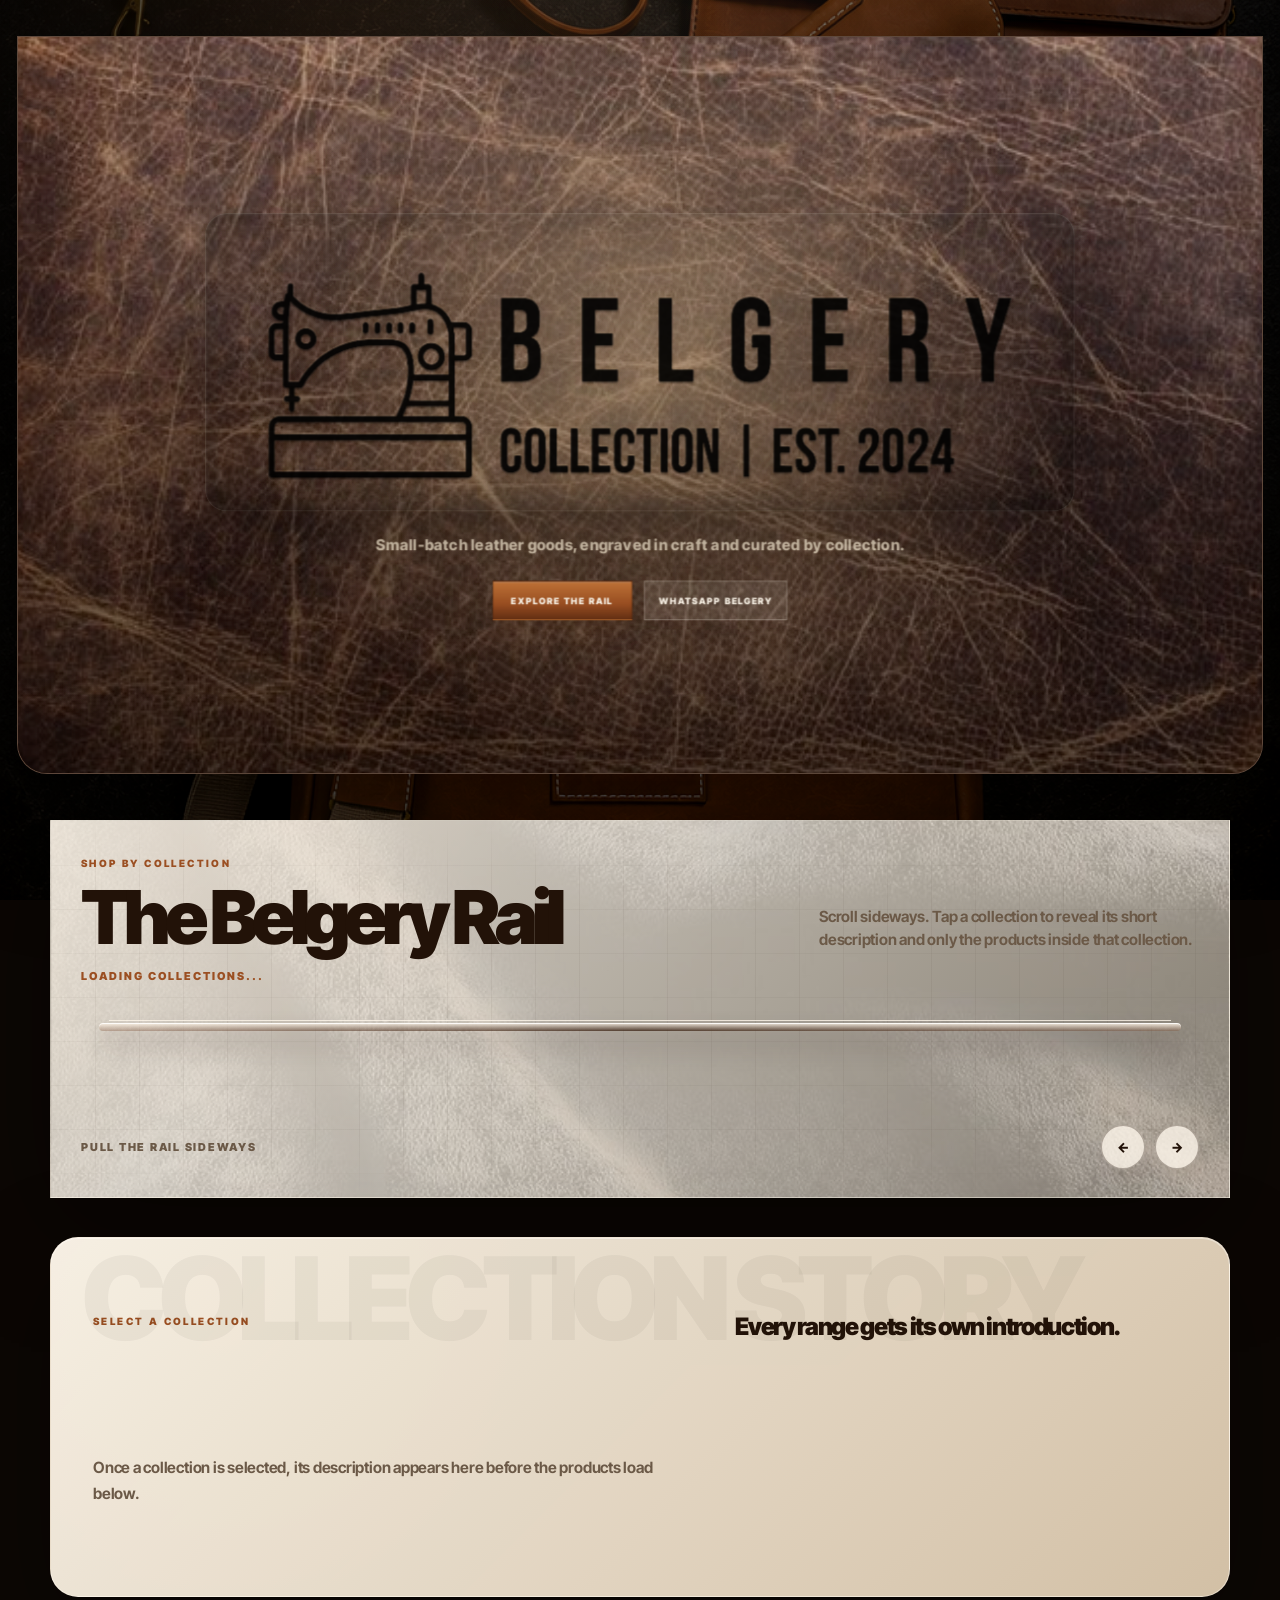
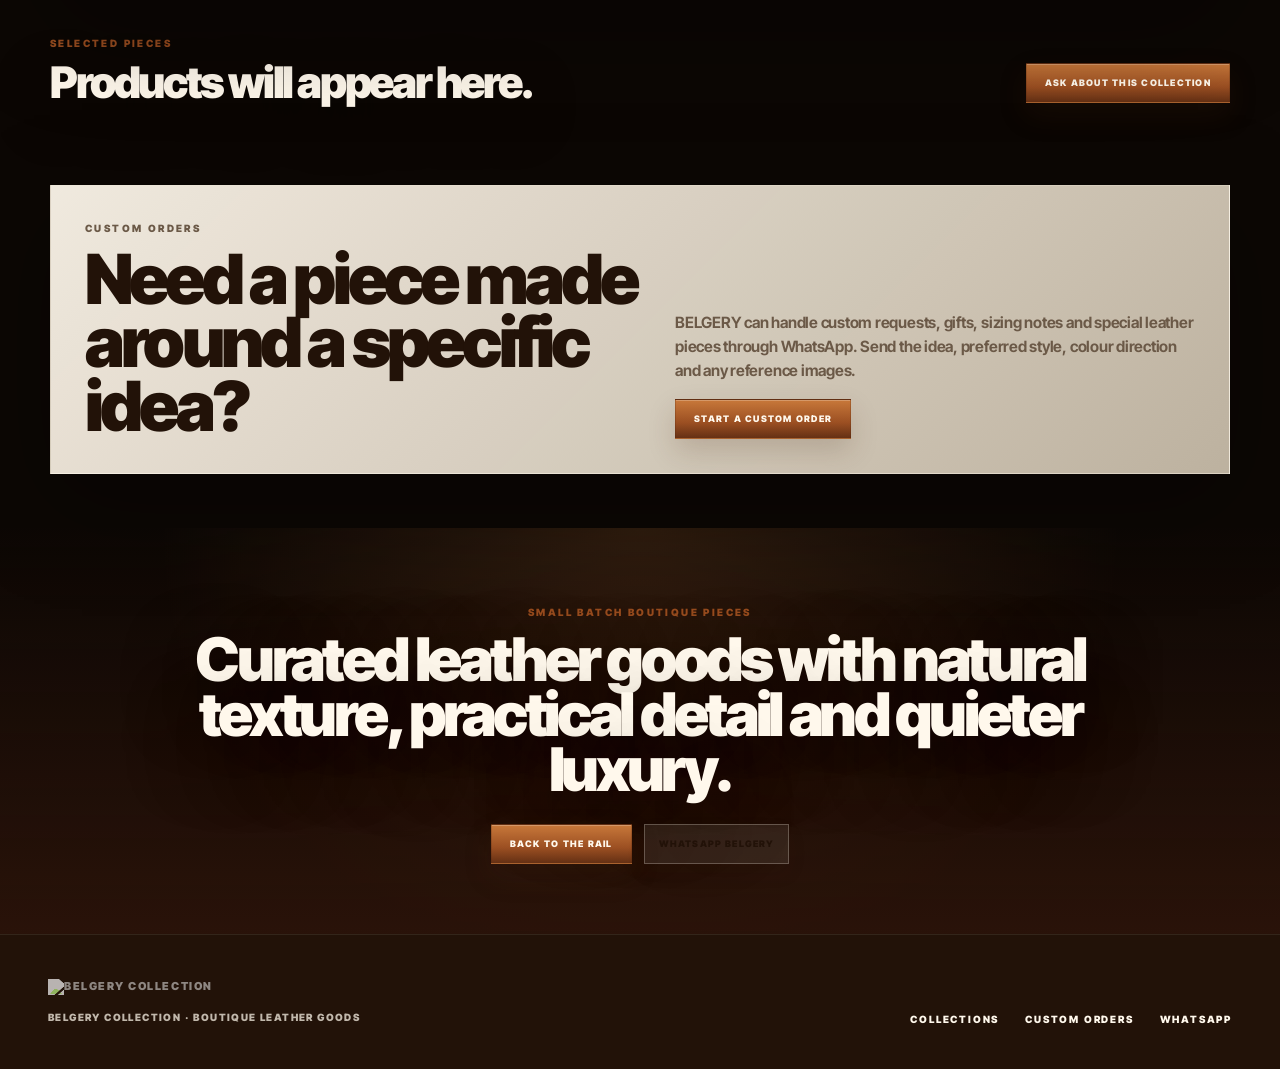
==== commit 1c9eb0b8: "Add files via upload" ====
--- a/collections.html
+++ b/collections.html
@@ -31,13 +31,18 @@
 
   <main>
 
-  <section class="belgery-logo-intro" id="top" aria-label="BELGERY opening logo">
-    <div class="logo-intro-stage">
-      <div class="logo-intro-life" aria-hidden="true"></div>
-      <div class="logo-intro-content">
+  <section class="belgery-logo-intro premium-engrave-hero" id="top" aria-label="BELGERY opening logo">
+    <div class="logo-intro-stage engrave-stage">
+      <div class="engrave-leather" aria-hidden="true"></div>
+      <div class="engrave-grain" aria-hidden="true"></div>
+      <div class="engrave-light" aria-hidden="true"></div>
+      <div class="logo-intro-content engrave-content">
         <h1 class="sr-only">BELGERY Collection leather goods</h1>
-        <img class="intro-logo-mark" src="assets/brand/belgery-logo-transparent.png" alt="BELGERY Collection" fetchpriority="high">
-        <p class="intro-tagline">Small-batch leather goods, curated by collection.</p>
+        <div class="engraved-logo-wrap" aria-hidden="true">
+          <img class="intro-logo-mark engraved-logo-mark" src="assets/brand/belgery-logo-transparent.png" alt="" fetchpriority="high">
+          <span class="laser-scan"></span>
+        </div>
+        <p class="intro-tagline">Small-batch leather goods, engraved in craft and curated by collection.</p>
         <div class="bag-intro-actions intro-actions">
           <a class="liquid-btn" href="#collection-stage">Explore the rail</a>
           <a class="liquid-btn ghost dark-ghost" href="https://wa.me/27769925371" target="_blank" rel="noopener">WhatsApp BELGERY</a>
--- a/style.css
+++ b/style.css
@@ -2530,3 +2530,656 @@
   .onepage-closing{padding:42px 0!important}
   .onepage-closing h2{font-size:clamp(2.1rem,10vw,3.2rem)!important;line-height:.92!important}
 }
+
+/* =========================================================
+   PREMIUM FINAL — Collection story card rebuilt
+   Fixes desktop chopped/vertical text, creates editorial card,
+   keeps mobile compact and clean.
+   ========================================================= */
+.selected-collection-wrap.onepage-story-wrap{
+  margin-top:clamp(18px,3vw,42px)!important;
+  margin-bottom:clamp(22px,3vw,44px)!important;
+}
+.collection-story-panel{
+  position:relative!important;
+  display:grid!important;
+  grid-template-columns:minmax(0,1.05fr) minmax(300px,.72fr)!important;
+  grid-template-areas:"copy image"!important;
+  align-items:stretch!important;
+  gap:0!important;
+  width:100%!important;
+  min-height:clamp(350px,38vw,520px)!important;
+  padding:0!important;
+  overflow:hidden!important;
+  border-radius:34px!important;
+  background:
+    radial-gradient(circle at 18% 18%,rgba(255,255,255,.58),transparent 34%),
+    linear-gradient(135deg,#fff3df 0%,#ead7b9 48%,#d9bf96 100%)!important;
+  border:1px solid rgba(255,248,236,.52)!important;
+  box-shadow:0 30px 90px rgba(0,0,0,.34), inset 0 1px 0 rgba(255,255,255,.62)!important;
+}
+.collection-story-panel::before{
+  content:"COLLECTION STORY"!important;
+  position:absolute!important;
+  left:clamp(24px,4vw,58px)!important;
+  top:clamp(14px,2vw,28px)!important;
+  font-size:clamp(3.8rem,9vw,8.8rem)!important;
+  line-height:.8!important;
+  letter-spacing:-.08em!important;
+  font-weight:950!important;
+  color:rgba(75,49,28,.055)!important;
+  z-index:0!important;
+  pointer-events:none!important;
+  white-space:nowrap!important;
+}
+.story-bg-word{display:none!important}
+.story-index{
+  position:absolute!important;
+  left:clamp(22px,3.2vw,44px)!important;
+  bottom:clamp(16px,2.4vw,34px)!important;
+  z-index:1!important;
+  font-size:clamp(5rem,13vw,13rem)!important;
+  line-height:.75!important;
+  font-weight:950!important;
+  letter-spacing:-.09em!important;
+  color:rgba(154,92,48,.115)!important;
+  pointer-events:none!important;
+}
+.story-main{
+  grid-area:copy!important;
+  position:relative!important;
+  z-index:2!important;
+  display:flex!important;
+  flex-direction:column!important;
+  justify-content:center!important;
+  min-width:0!important;
+  padding:clamp(48px,6vw,86px) clamp(30px,5vw,82px)!important;
+}
+.story-main .eyebrow{
+  width:max-content!important;
+  max-width:100%!important;
+  margin:0 0 14px!important;
+  padding:8px 12px!important;
+  border-radius:999px!important;
+  background:rgba(177,93,36,.10)!important;
+  border:1px solid rgba(177,93,36,.20)!important;
+  color:#a3511d!important;
+  font-size:clamp(.62rem,.78vw,.78rem)!important;
+  line-height:1.1!important;
+  letter-spacing:.19em!important;
+  font-weight:950!important;
+}
+.story-main h2{
+  display:block!important;
+  max-width:min(780px,100%)!important;
+  margin:0 0 clamp(18px,2vw,28px)!important;
+  font-size:clamp(3.7rem,6.6vw,8rem)!important;
+  line-height:.86!important;
+  letter-spacing:-.078em!important;
+  font-weight:950!important;
+  color:#24120a!important;
+  white-space:normal!important;
+  word-break:normal!important;
+  overflow-wrap:normal!important;
+  writing-mode:horizontal-tb!important;
+  text-orientation:mixed!important;
+  text-wrap:balance!important;
+}
+.story-description-card{
+  position:relative!important;
+  max-width:680px!important;
+  width:100%!important;
+  margin:0!important;
+  padding:clamp(20px,2.2vw,30px) clamp(22px,2.6vw,34px)!important;
+  border-radius:22px!important;
+  border:1px solid rgba(177,93,36,.22)!important;
+  border-left:7px solid #b15d24!important;
+  background:rgba(255,250,239,.82)!important;
+  box-shadow:0 18px 55px rgba(65,35,14,.13), inset 0 1px 0 rgba(255,255,255,.74)!important;
+  backdrop-filter:blur(12px)!important;
+  -webkit-backdrop-filter:blur(12px)!important;
+}
+.story-description-label{
+  display:block!important;
+  margin:0 0 9px!important;
+  color:#9a4d1a!important;
+  font-size:.68rem!important;
+  line-height:1!important;
+  letter-spacing:.22em!important;
+  text-transform:uppercase!important;
+  font-weight:950!important;
+}
+.story-description-text{
+  margin:0!important;
+  max-width:62ch!important;
+  color:rgba(43,28,17,.86)!important;
+  font-size:clamp(1.02rem,1.24vw,1.22rem)!important;
+  line-height:1.58!important;
+  font-weight:750!important;
+  letter-spacing:-.015em!important;
+}
+.story-meta-row{
+  display:flex!important;
+  flex-wrap:wrap!important;
+  gap:10px!important;
+  margin-top:clamp(18px,2.2vw,28px)!important;
+}
+.story-meta-row span{
+  border-radius:999px!important;
+  padding:10px 13px!important;
+  background:rgba(255,248,236,.66)!important;
+  border:1px solid rgba(69,38,18,.12)!important;
+  color:#6d3717!important;
+  font-size:.68rem!important;
+  letter-spacing:.14em!important;
+  line-height:1!important;
+  font-weight:950!important;
+  text-transform:uppercase!important;
+  white-space:nowrap!important;
+}
+.story-cover{
+  grid-area:image!important;
+  position:relative!important;
+  z-index:2!important;
+  height:auto!important;
+  min-height:100%!important;
+  max-height:none!important;
+  margin:0!important;
+  padding:clamp(22px,2.5vw,34px)!important;
+  border-radius:0!important;
+  background:linear-gradient(135deg,rgba(56,34,19,.07),rgba(255,248,236,.16))!important;
+  display:flex!important;
+  align-items:stretch!important;
+}
+.story-cover::before{
+  content:""!important;
+  position:absolute!important;
+  inset:clamp(22px,2.5vw,34px)!important;
+  border-radius:26px!important;
+  background:linear-gradient(180deg,rgba(0,0,0,.02),rgba(0,0,0,.16))!important;
+  z-index:1!important;
+  pointer-events:none!important;
+}
+.story-cover img{
+  position:relative!important;
+  z-index:0!important;
+  width:100%!important;
+  height:100%!important;
+  min-height:clamp(290px,30vw,460px)!important;
+  object-fit:cover!important;
+  border-radius:26px!important;
+  box-shadow:0 22px 70px rgba(36,18,8,.22)!important;
+}
+
+@media(max-width:900px){
+  .collection-story-panel{
+    grid-template-columns:1fr!important;
+    grid-template-areas:"image" "copy"!important;
+    min-height:0!important;
+    border-radius:26px!important;
+  }
+  .collection-story-panel::before{
+    left:18px!important;
+    top:16px!important;
+    font-size:clamp(3rem,13vw,6rem)!important;
+  }
+  .story-index{
+    left:18px!important;
+    top:18px!important;
+    bottom:auto!important;
+    font-size:clamp(3.2rem,14vw,5.8rem)!important;
+  }
+  .story-cover{
+    min-height:0!important;
+    height:auto!important;
+    padding:14px 14px 0!important;
+  }
+  .story-cover::before{inset:14px 14px 0!important;border-radius:20px!important}
+  .story-cover img{
+    min-height:0!important;
+    height:clamp(190px,52vw,300px)!important;
+    border-radius:20px!important;
+  }
+  .story-main{
+    padding:22px 18px 22px!important;
+  }
+  .story-main .eyebrow{
+    font-size:.55rem!important;
+    letter-spacing:.16em!important;
+    padding:7px 9px!important;
+    margin-bottom:10px!important;
+  }
+  .story-main h2{
+    font-size:clamp(2.4rem,11.5vw,4.2rem)!important;
+    line-height:.88!important;
+    margin-bottom:14px!important;
+    max-width:11ch!important;
+    text-wrap:normal!important;
+  }
+  .story-description-card{
+    max-width:100%!important;
+    padding:15px 16px!important;
+    border-radius:16px!important;
+    border-left-width:5px!important;
+  }
+  .story-description-label{font-size:.55rem!important;letter-spacing:.18em!important;margin-bottom:7px!important}
+  .story-description-text{font-size:.92rem!important;line-height:1.48!important;font-weight:750!important}
+  .story-meta-row{margin-top:14px!important;gap:7px!important}
+  .story-meta-row span{font-size:.5rem!important;padding:7px 8px!important;letter-spacing:.11em!important}
+}
+
+@media(max-width:640px){
+  .selected-collection-wrap.onepage-story-wrap{width:calc(100% - 18px)!important;margin-top:14px!important;margin-bottom:18px!important}
+  .collection-story-panel{border-radius:22px!important}
+  .story-cover img{height:clamp(170px,48vw,230px)!important;object-fit:contain!important;background:rgba(255,248,236,.44)!important}
+  .story-main h2{font-size:clamp(2.15rem,10.5vw,3.35rem)!important;max-width:12ch!important;letter-spacing:-.065em!important}
+  .story-description-text{font-size:.86rem!important}
+}
+
+/* =========================================================
+   FINAL PREMIUM LOCK — leather engraved H1 + fixed story card
+   ========================================================= */
+
+/* Kill every old opener and stop duplicate hero treatments fighting each other */
+.belgery-bag-intro,
+.opening-bag,
+.bag-intro-stage,
+.bag-intro-bg,
+.bag-scroll-cue,
+.hero-logo-copy,
+.hero-logo-lockup{display:none!important;}
+
+body.one-page-site{background:#0c0704!important;}
+body.one-page-site .site-header{
+  opacity:0;
+  pointer-events:none;
+  top:18px!important;
+  background:linear-gradient(180deg,rgba(244,226,198,.82),rgba(216,184,146,.55))!important;
+  border:1px solid rgba(255,248,236,.32)!important;
+  box-shadow:0 18px 58px rgba(0,0,0,.22), inset 0 1px rgba(255,255,255,.28)!important;
+  backdrop-filter:blur(18px) saturate(1.12)!important;
+  -webkit-backdrop-filter:blur(18px) saturate(1.12)!important;
+}
+body.one-page-site .site-header.header-revealed,
+body.one-page-site .site-header[style*="opacity: 1"]{pointer-events:auto;}
+
+/* Hero: logo engraved into leather, not pasted over photo */
+.premium-engrave-hero.belgery-logo-intro{
+  position:relative!important;
+  width:min(1280px,calc(100% - 34px))!important;
+  min-height:88vh!important;
+  margin:0 auto 0!important;
+  padding:18px 0 0!important;
+  display:grid!important;
+  align-items:center!important;
+}
+.engrave-stage.logo-intro-stage{
+  --hero-life:0;
+  position:relative!important;
+  min-height:clamp(620px,82vh,880px)!important;
+  border-radius:0 0 30px 30px!important;
+  overflow:hidden!important;
+  isolation:isolate!important;
+  display:grid!important;
+  place-items:center!important;
+  background:#3b2114!important;
+  border:1px solid rgba(255,248,236,.18)!important;
+  box-shadow:0 38px 140px rgba(0,0,0,.46)!important;
+}
+.engrave-stage.logo-intro-stage:before,
+.engrave-stage.logo-intro-stage:after{display:none!important;}
+.engrave-leather{
+  position:absolute;
+  inset:0;
+  z-index:0;
+  background:
+    radial-gradient(circle at 50% 42%,rgba(255,209,145,.22),transparent 24rem),
+    linear-gradient(180deg,rgba(0,0,0,.12),rgba(0,0,0,.50)),
+    url("assets/backgrounds/scratched-leather.png") center/cover no-repeat;
+  transform:scale(calc(1.055 - (var(--hero-life) * .030))) translateY(calc(var(--hero-life) * -8px));
+  filter:saturate(1.04) contrast(1.06) brightness(.88);
+}
+.engrave-grain{
+  position:absolute;
+  inset:0;
+  z-index:1;
+  opacity:.34;
+  background:
+    linear-gradient(90deg,transparent,rgba(255,248,236,.08),transparent),
+    repeating-linear-gradient(90deg,rgba(255,248,236,.035) 0 1px, transparent 1px 9px);
+  mix-blend-mode:soft-light;
+  pointer-events:none;
+}
+.engrave-light{
+  position:absolute;
+  inset:0;
+  z-index:2;
+  background:
+    radial-gradient(circle at 50% 43%,rgba(255,230,190,.22),transparent 26rem),
+    linear-gradient(180deg,rgba(255,248,236,.06),rgba(0,0,0,.28));
+  opacity:calc(.60 + (var(--hero-life) * .16));
+  pointer-events:none;
+}
+.engrave-content.logo-intro-content{
+  position:relative!important;
+  z-index:4!important;
+  width:min(880px,72%)!important;
+  text-align:center!important;
+  display:flex!important;
+  flex-direction:column!important;
+  align-items:center!important;
+  justify-content:center!important;
+  transform:translateY(calc((1 - var(--hero-life)) * 18px)) scale(calc(.982 + (var(--hero-life) * .018)))!important;
+}
+.engraved-logo-wrap{
+  position:relative;
+  width:100%;
+  max-width:880px;
+  padding:clamp(16px,2vw,28px) clamp(20px,3vw,46px);
+  border-radius:22px;
+  background:
+    radial-gradient(circle at 50% 50%,rgba(255,211,151,.10),transparent 70%),
+    linear-gradient(135deg,rgba(0,0,0,.10),rgba(255,248,236,.035),rgba(0,0,0,.18));
+  box-shadow:
+    inset 0 2px 5px rgba(255,248,236,.08),
+    inset 0 -10px 22px rgba(0,0,0,.18),
+    0 34px 90px rgba(0,0,0,.28);
+  overflow:hidden;
+}
+.engraved-logo-wrap:before{
+  content:"";
+  position:absolute;
+  inset:-2px;
+  background:linear-gradient(90deg,transparent 0%,rgba(255,184,97,.26) 48%,rgba(255,246,220,.52) 50%,rgba(255,184,97,.26) 52%,transparent 100%);
+  transform:translateX(-120%);
+  animation:engraveLaserSweep 2.1s cubic-bezier(.65,0,.22,1) .30s forwards;
+  opacity:.95;
+  pointer-events:none;
+}
+.engraved-logo-wrap:after{
+  content:"";
+  position:absolute;
+  inset:0;
+  border-radius:22px;
+  box-shadow:inset 0 0 0 1px rgba(255,248,236,.11), inset 0 0 44px rgba(0,0,0,.22);
+  pointer-events:none;
+}
+.engraved-logo-mark.intro-logo-mark{
+  display:block!important;
+  width:100%!important;
+  height:auto!important;
+  opacity:0;
+  transform:translateY(12px) scale(.985)!important;
+  animation:engravedLogoAppear 1.9s cubic-bezier(.2,.78,.16,1) .45s forwards!important;
+  filter:
+    brightness(0) saturate(1)
+    drop-shadow(0 -1px 0 rgba(255,224,178,.18))
+    drop-shadow(0 2px 0 rgba(0,0,0,.28))
+    drop-shadow(0 10px 30px rgba(0,0,0,.18))!important;
+  mix-blend-mode:multiply;
+}
+.laser-scan{
+  position:absolute;
+  top:8%;
+  bottom:8%;
+  width:2px;
+  left:0;
+  border-radius:999px;
+  background:linear-gradient(180deg,transparent,rgba(255,219,159,.95),rgba(198,94,34,.95),transparent);
+  box-shadow:0 0 20px rgba(232,134,54,.78),0 0 46px rgba(255,190,110,.40);
+  opacity:0;
+  animation:laserLine 2.1s cubic-bezier(.65,0,.22,1) .30s forwards;
+  pointer-events:none;
+}
+@keyframes engraveLaserSweep{
+  0%{transform:translateX(-120%);opacity:0}
+  12%{opacity:1}
+  82%{opacity:1}
+  100%{transform:translateX(120%);opacity:0}
+}
+@keyframes laserLine{
+  0%{left:0;opacity:0}
+  10%{opacity:1}
+  78%{opacity:1}
+  100%{left:100%;opacity:0}
+}
+@keyframes engravedLogoAppear{
+  0%{opacity:0;clip-path:inset(0 100% 0 0);transform:translateY(12px) scale(.985)}
+  72%{opacity:.82;clip-path:inset(0 0 0 0);transform:translateY(0) scale(1)}
+  100%{opacity:.92;clip-path:inset(0 0 0 0);transform:translateY(0) scale(1)}
+}
+.premium-engrave-hero .intro-tagline{
+  color:rgba(255,240,215,.80)!important;
+  font-size:clamp(.95rem,1.2vw,1.08rem)!important;
+  line-height:1.55!important;
+  letter-spacing:.02em!important;
+  margin:22px auto 0!important;
+  max-width:590px!important;
+  text-shadow:0 12px 40px rgba(0,0,0,.38)!important;
+}
+.premium-engrave-hero .intro-actions{margin-top:24px!important;justify-content:center!important;gap:12px!important;}
+.premium-engrave-hero .liquid-btn.ghost{border-color:rgba(255,248,236,.28)!important;background:rgba(255,248,236,.09)!important;color:var(--ivory)!important;}
+body.one-page-site .home-first-rail{margin-top:28px!important;}
+
+/* Rails: desktop premium, mobile smooth/native */
+.belgery-rail-stage{border-radius:0!important;}
+.collection-rail{
+  overflow-x:auto!important;
+  -webkit-overflow-scrolling:touch!important;
+  scroll-snap-type:x proximity!important;
+  scroll-behavior:smooth!important;
+  touch-action:pan-x pan-y!important;
+  overscroll-behavior-x:contain!important;
+  will-change:scroll-position;
+}
+.collection-rail-card{scroll-snap-align:center!important;scroll-snap-stop:normal!important;}
+
+/* Collection story: premium editorial panel, desktop never vertical */
+.onepage-story-wrap{margin-top:20px!important;margin-bottom:28px!important;}
+.collection-story-panel{
+  display:grid!important;
+  grid-template-columns:minmax(0,1.05fr) minmax(320px,.78fr)!important;
+  grid-template-areas:"main cover"!important;
+  gap:34px!important;
+  align-items:center!important;
+  min-height:360px!important;
+  padding:42px!important;
+  overflow:hidden!important;
+  border-radius:28px!important;
+  background:
+    linear-gradient(135deg,rgba(255,248,236,.96),rgba(238,218,188,.88)),
+    radial-gradient(circle at 14% 16%,rgba(200,120,58,.16),transparent 24rem)!important;
+  border:1px solid rgba(255,248,236,.50)!important;
+  box-shadow:0 34px 100px rgba(0,0,0,.34), inset 0 1px rgba(255,255,255,.42)!important;
+}
+.collection-story-panel:before{
+  content:"COLLECTION STORY"!important;
+  position:absolute!important;
+  left:30px!important;
+  right:auto!important;
+  top:16px!important;
+  font-size:clamp(4.8rem,9vw,9.4rem)!important;
+  line-height:.78!important;
+  letter-spacing:-.08em!important;
+  color:rgba(34,18,8,.045)!important;
+  font-weight:1000!important;
+  pointer-events:none!important;
+}
+.collection-story-panel .story-index{display:none!important;}
+.collection-story-panel .story-bg-word{display:none!important;}
+.collection-story-panel .story-main{
+  grid-area:main!important;
+  position:relative!important;
+  z-index:2!important;
+  width:100%!important;
+  min-width:0!important;
+  align-self:center!important;
+  padding:8px 0!important;
+}
+.collection-story-panel .story-main .eyebrow{
+  display:block!important;
+  width:auto!important;
+  max-width:100%!important;
+  margin:0 0 12px!important;
+  color:var(--cognac)!important;
+  font-size:10px!important;
+  letter-spacing:.24em!important;
+  writing-mode:horizontal-tb!important;
+  text-orientation:mixed!important;
+}
+.collection-story-panel .story-main h2{
+  display:block!important;
+  white-space:normal!important;
+  word-break:normal!important;
+  overflow-wrap:normal!important;
+  writing-mode:horizontal-tb!important;
+  text-orientation:mixed!important;
+  max-width:720px!important;
+  margin:0 0 20px!important;
+  color:var(--espresso)!important;
+  font-size:clamp(3.6rem,5.6vw,6.9rem)!important;
+  line-height:.82!important;
+  letter-spacing:-.075em!important;
+  font-family:var(--readable-sans)!important;
+  font-weight:950!important;
+}
+.story-description-card{
+  position:relative!important;
+  max-width:760px!important;
+  padding:20px 24px 20px 28px!important;
+  border-radius:18px!important;
+  background:linear-gradient(180deg,rgba(255,252,245,.96),rgba(255,248,236,.88))!important;
+  border:1px solid rgba(101,48,20,.12)!important;
+  box-shadow:0 18px 52px rgba(34,18,8,.09)!important;
+}
+.story-description-card:before{
+  content:"";
+  position:absolute;
+  left:0;
+  top:14px;
+  bottom:14px;
+  width:4px;
+  border-radius:999px;
+  background:linear-gradient(180deg,var(--cognac-light),var(--cognac-dark));
+}
+.story-description-label{
+  display:block!important;
+  margin:0 0 8px!important;
+  color:var(--cognac)!important;
+  text-transform:uppercase!important;
+  letter-spacing:.20em!important;
+  font-size:9px!important;
+  font-weight:1000!important;
+  writing-mode:horizontal-tb!important;
+}
+.story-description-text{
+  display:block!important;
+  margin:0!important;
+  color:rgba(59,32,18,.80)!important;
+  font-size:clamp(1rem,1.3vw,1.18rem)!important;
+  line-height:1.58!important;
+  font-weight:720!important;
+  writing-mode:horizontal-tb!important;
+  word-break:normal!important;
+}
+.story-meta-row{
+  display:flex!important;
+  flex-wrap:wrap!important;
+  gap:10px!important;
+  margin-top:18px!important;
+}
+.story-meta-row span{
+  writing-mode:horizontal-tb!important;
+  white-space:nowrap!important;
+  font-size:8px!important;
+  letter-spacing:.13em!important;
+  padding:8px 11px!important;
+}
+.collection-story-panel .story-cover{
+  grid-area:cover!important;
+  position:relative!important;
+  z-index:2!important;
+  min-height:300px!important;
+  height:100%!important;
+  max-height:360px!important;
+  border-radius:22px!important;
+  overflow:hidden!important;
+  box-shadow:0 24px 70px rgba(34,18,8,.22)!important;
+}
+.collection-story-panel .story-cover img{
+  width:100%!important;
+  height:100%!important;
+  object-fit:cover!important;
+  display:block!important;
+}
+
+/* Make product area less blown-up on desktop */
+.catalogue-heading h2{font-size:clamp(2.4rem,3.4vw,4rem)!important;}
+.onepage-closing h2{font-size:clamp(2.8rem,4.7vw,5.2rem)!important;}
+
+@media(max-width:900px){
+  body.one-page-site .site-header{
+    width:calc(100% - 18px)!important;
+    min-height:54px!important;
+    grid-template-columns:1fr auto!important;
+    padding:6px 10px!important;
+  }
+  body.one-page-site .nav,
+  body.one-page-site .header-cta{display:none!important;}
+  body.one-page-site .menu-toggle{display:grid!important;place-items:center;width:44px!important;height:44px!important;border-radius:999px!important;border:1px solid rgba(34,18,8,.14)!important;background:rgba(255,248,236,.76)!important;}
+  .premium-engrave-hero.belgery-logo-intro{width:100%!important;min-height:66vh!important;padding:0!important;margin-bottom:8px!important;}
+  .engrave-stage.logo-intro-stage{min-height:66vh!important;border-radius:0 0 22px 22px!important;border-left:0!important;border-right:0!important;}
+  .engrave-content.logo-intro-content{width:min(520px,86%)!important;}
+  .engraved-logo-wrap{padding:14px 14px!important;border-radius:16px!important;}
+  .premium-engrave-hero .intro-tagline{font-size:12px!important;max-width:280px!important;margin-top:12px!important;}
+  .premium-engrave-hero .intro-actions{margin-top:14px!important;gap:8px!important;}
+  .premium-engrave-hero .liquid-btn{min-height:34px!important;padding:9px 11px!important;font-size:7px!important;letter-spacing:.10em!important;}
+  .home-first-rail{width:min(100% - 18px,1180px)!important;margin-top:8px!important;}
+  .belgery-rail-stage{padding:20px 12px 18px!important;}
+  .rail-stage-head{grid-template-columns:1fr!important;gap:8px!important;}
+  .rail-stage-head h2{font-size:clamp(2.35rem,11vw,3.5rem)!important;line-height:.88!important;}
+  .rail-stage-head p:not(.eyebrow){font-size:12px!important;line-height:1.45!important;max-width:32ch!important;}
+  body.one-page-site .collection-rail{padding-top:44px!important;gap:10px!important;margin-left:-6px!important;margin-right:-6px!important;padding-left:6px!important;padding-right:6px!important;scroll-snap-type:none!important;}
+  .collection-rail-card{flex:0 0 42vw!important;min-height:224px!important;}
+  .collection-rail-card img{height:224px!important;border-radius:14px!important;}
+  .collection-rail-card:after{border-radius:14px!important;}
+  .collection-rail-copy{left:10px!important;right:10px!important;bottom:10px!important;}
+  .collection-rail-copy small,.collection-rail-copy em{font-size:6.5px!important;letter-spacing:.08em!important;}
+  .collection-rail-copy strong{font-size:.92rem!important;line-height:.92!important;max-height:2.2rem!important;}
+  .collection-count{font-size:7px!important;top:10px!important;left:10px!important;padding:6px 7px!important;}
+  .rail-wire-hanger{top:-46px!important;height:50px!important;transform:translateX(-50%) scale(.72)!important;}
+  .collection-story-panel{
+    grid-template-columns:1fr!important;
+    grid-template-areas:"cover" "main"!important;
+    gap:14px!important;
+    min-height:0!important;
+    padding:16px!important;
+    border-radius:18px!important;
+  }
+  .collection-story-panel:before{font-size:3.2rem!important;left:14px!important;top:12px!important;}
+  .collection-story-panel .story-cover{min-height:160px!important;max-height:190px!important;border-radius:16px!important;}
+  .collection-story-panel .story-main h2{font-size:clamp(2.1rem,10vw,3.1rem)!important;line-height:.90!important;margin-bottom:12px!important;}
+  .story-description-card{padding:14px 14px 14px 18px!important;border-radius:14px!important;}
+  .story-description-label{font-size:7px!important;letter-spacing:.16em!important;}
+  .story-description-text{font-size:13px!important;line-height:1.45!important;}
+  .story-meta-row{gap:7px!important;margin-top:12px!important;}
+  .story-meta-row span{font-size:7px!important;padding:7px 8px!important;}
+  .collection-products-grid.product-grid,
+  .product-grid.collection-products-grid{grid-template-columns:repeat(2,minmax(0,1fr))!important;gap:10px!important;}
+}
+
+@media(max-width:640px){
+  .premium-engrave-hero.belgery-logo-intro{min-height:58vh!important;}
+  .engrave-stage.logo-intro-stage{min-height:58vh!important;}
+  .engrave-content.logo-intro-content{width:88%!important;}
+  .engraved-logo-wrap{padding:12px 10px!important;}
+  .collection-rail-card{flex-basis:40vw!important;min-height:210px!important;}
+  .collection-rail-card img{height:210px!important;}
+  .rail-buttons{display:none!important;}
+  .rail-note{font-size:8px!important;}
+  .catalogue-heading h2{font-size:clamp(1.85rem,8.5vw,2.8rem)!important;}
+}
+
+@media(prefers-reduced-motion:reduce){
+  .engraved-logo-wrap:before,.laser-scan,.engraved-logo-mark.intro-logo-mark{animation:none!important;opacity:1!important;clip-path:none!important;}
+}
